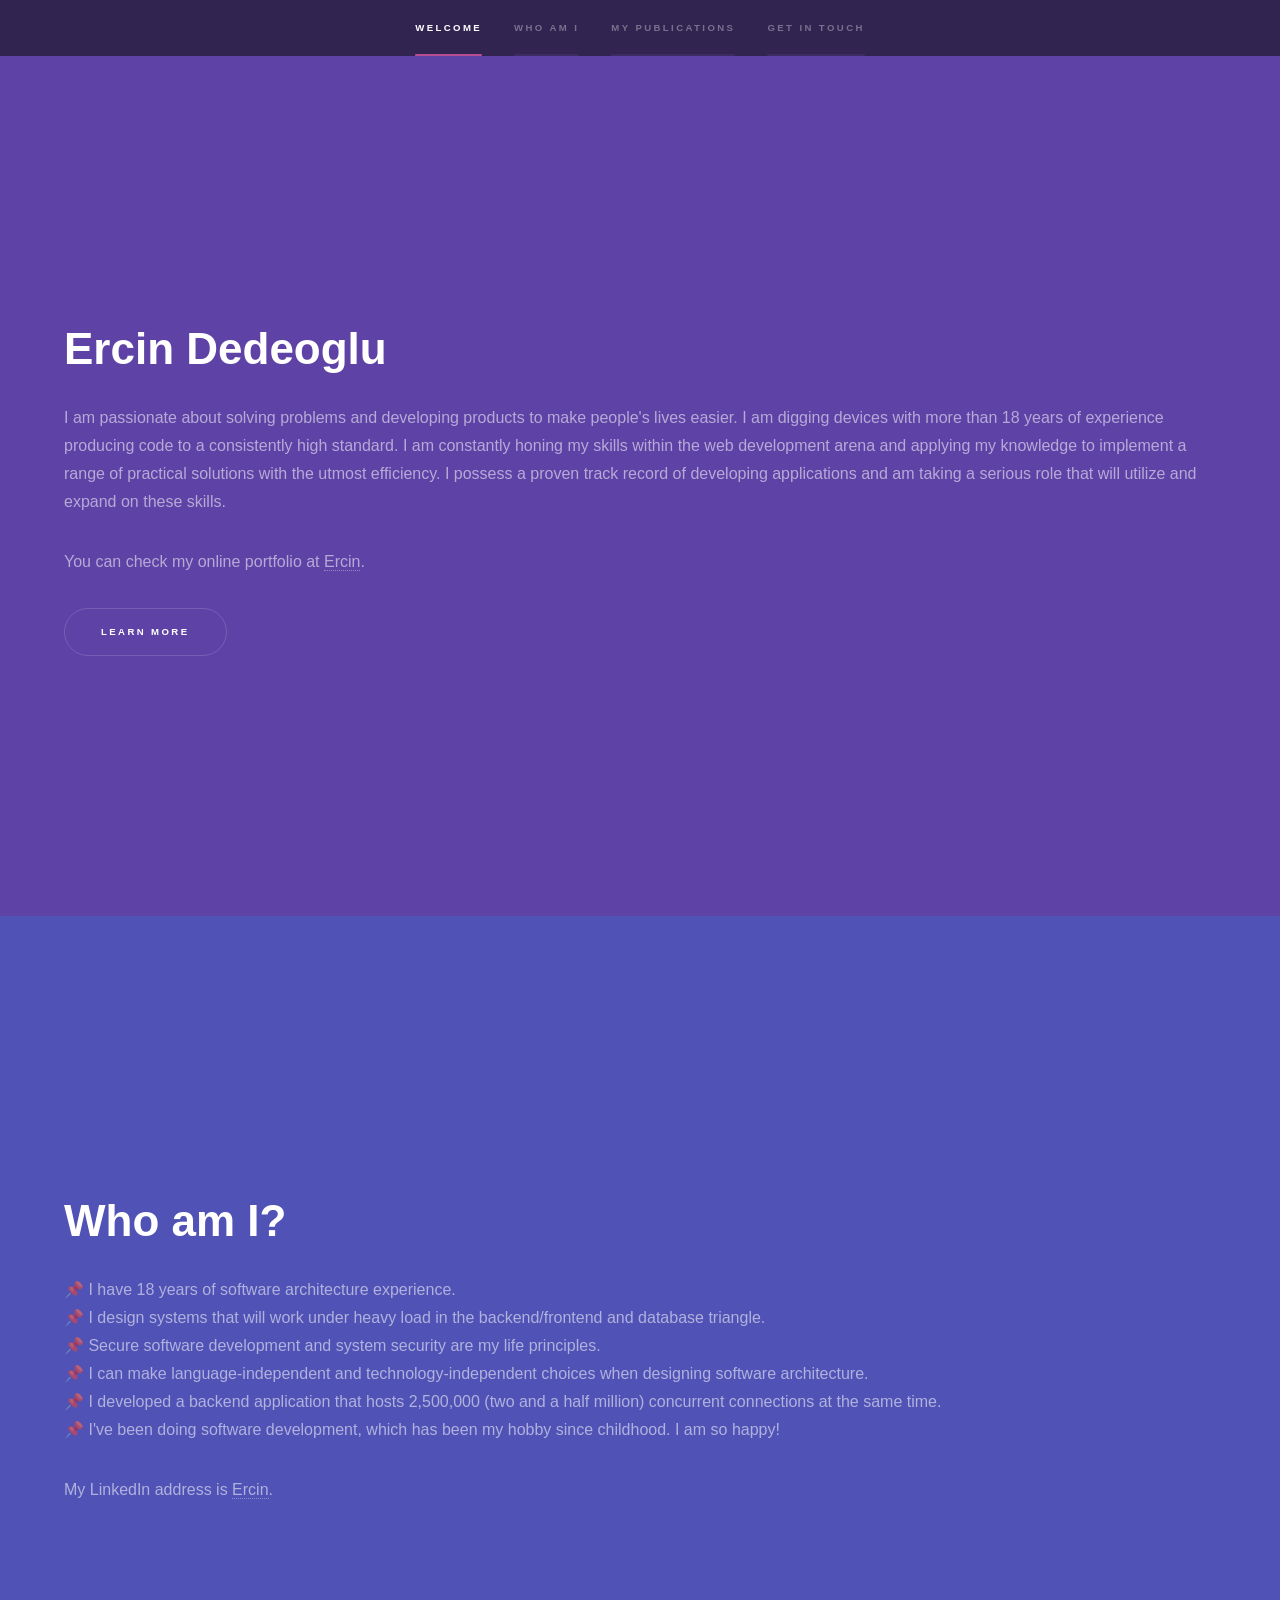
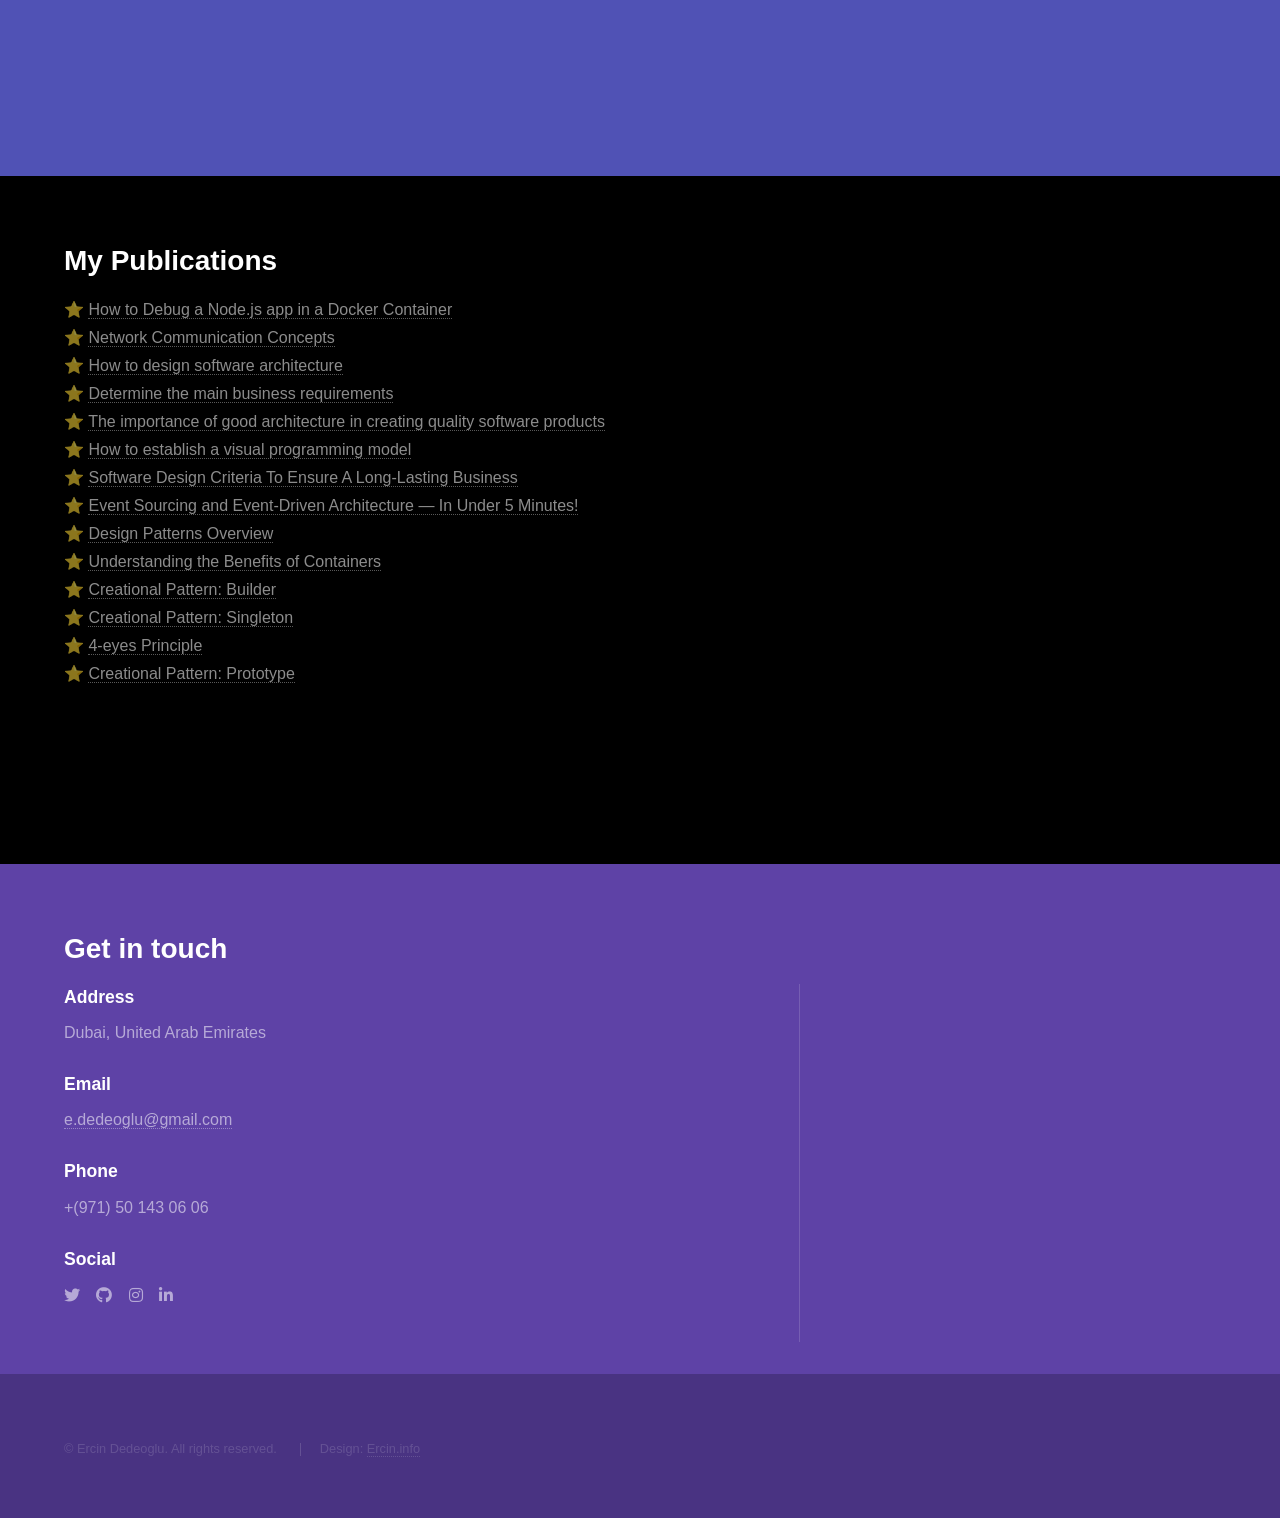
==== index.html @ f204e01d "Initial" ====
<!DOCTYPE HTML>
<html>
<head>
    <title>Ercin Dedeoglu</title>
    <meta charset="utf-8"/>
    <meta name="viewport" content="width=device-width, initial-scale=1, user-scalable=no"/>
    <link rel="stylesheet" href="assets/css/main.css"/>
    <noscript>
        <link rel="stylesheet" href="assets/css/noscript.css"/>
    </noscript>
</head>
<body class="is-preload">

<!-- Sidebar -->
<section id="sidebar">
    <div class="inner">
        <nav>
            <ul>
                <li><a href="#welcome">Welcome</a></li>
                <li><a href="#whoami">Who am I</a></li>
                <li><a href="#publications">My Publications</a></li>
                <li><a href="#contact">Get in touch</a></li>
            </ul>
        </nav>
    </div>
</section>

<!-- Wrapper -->
<div id="wrapper">

    <!-- Intro -->
    <section id="welcome" class="wrapper style1 fullscreen fade-up">
        <div class="inner">
            <h1>Ercin Dedeoglu</h1>
            <p>
                I am passionate about solving problems and developing products to make people's lives easier.
                I am digging devices with more than 18 years of experience producing code to a consistently high standard.
                I am constantly honing my skills within the web development arena and applying my knowledge to implement a range of practical solutions with the utmost efficiency.
                I possess a proven track record of developing applications and am taking a serious role that will utilize and expand on these skills.
            </p>
            <p>You can check my online portfolio at <a href="https://ercin.info">Ercin</a>.</p>
            <ul class="actions">
                <li><a href="#whoami" class="button scrolly">Learn more</a></li>
            </ul>
        </div>
    </section>

    <!-- One -->
    <section id="whoami" class="wrapper style2 fullscreen spotlights">
        <div class="inner">
            <h1>Who am I?</h1>
            <p>
                <span>📌 I have 18 years of software architecture experience.</span><br/>
                <span>📌 I design systems that will work under heavy load in the backend/frontend and database triangle.</span><br/>
                <span>📌 Secure software development and system security are my life principles.</span><br/>
                <span>📌 I can make language-independent and technology-independent choices when designing software architecture.</span><br/>
                <span>📌 I developed a backend application that hosts 2,500,000 (two and a half million) concurrent connections at the same time.</span><br/>
                <span>📌 I've been doing software development, which has been my hobby since childhood. I am so happy!</span><br/>
            </p>
            <p>My LinkedIn address is <a href="https://www.linkedin.com/in/ercindedeoglu/">Ercin</a>.</p>
        </div>
    </section>

    <!-- Two -->
    <section id="publications" class="wrapper style3 fade-up">
        <div class="inner">
            <h2>My Publications</h2>
            <p>
                <span>⭐ <a href="https://ercin.medium.com/how-to-debug-a-node-js-app-in-a-docker-container-fede9dc4a2d8">How to Debug a Node.js app in a Docker Container</a></span><br/>
                <span>⭐ <a href="https://ercin.medium.com/network-communication-concepts-f808c84afad7">Network Communication Concepts</a></span><br/>
                <span>⭐ <a href="https://ercin.medium.com/how-to-design-software-architecture-c39eb5481a07">How to design software architecture</a></span><br/>
                <span>⭐ <a href="https://ercin.medium.com/determine-the-main-business-requirements-b5db9e12ca19">Determine the main business requirements</a></span><br/>
                <span>⭐ <a href="https://ercin.medium.com/the-importance-of-good-architecture-in-creating-quality-software-products-4f44a626c27a">The importance of good architecture in creating quality software products</a></span><br/>
                <span>⭐ <a href="https://ercin.medium.com/how-to-establish-a-visual-programming-model-f663b535981c">How to establish a visual programming model</a></span><br/>
                <span>⭐ <a href="https://ercin.medium.com/software-design-criteria-to-ensure-a-long-lasting-business-f091bcec8383">Software Design Criteria To Ensure A Long-Lasting Business</a></span><br/>
                <span>⭐ <a href="https://ercin.medium.com/event-sourcing-and-event-driven-architecture-in-under-5-minutes-927f4e88351a">Event Sourcing and Event-Driven Architecture — In Under 5 Minutes!</a></span><br/>
                <span>⭐ <a href="https://ercin.medium.com/design-patterns-overview-3075789b961d">Design Patterns Overview</a></span><br/>
                <span>⭐ <a href="https://ercin.medium.com/understanding-the-benefits-of-containers-7236318815f8">Understanding the Benefits of Containers</a></span><br/>
                <span>⭐ <a href="https://ercin.medium.com/creational-pattern-builder-f585390a2050">Creational Pattern: Builder</a></span><br/>
                <span>⭐ <a href="https://ercin.medium.com/creational-pattern-singleton-191e02f38f5f">Creational Pattern: Singleton</a></span><br/>
                <span>⭐ <a href="https://ercin.medium.com/4-eyes-principle-bf136c37bc8">4-eyes Principle</a></span><br/>
                <span>⭐ <a href="https://ercin.medium.com/creational-pattern-prototype-c9cdae0ca42a">Creational Pattern: Prototype</a></span><br/>
                <span></span><br/>
                <span></span><br/>
                <span></span><br/>
                <span></span><br/>
            </p>
        </div>
    </section>

    <!-- Three -->
    <section id="contact" class="wrapper style1 fade-up">
        <div class="inner">
            <h2>Get in touch</h2>
            <div class="split style1">
                <section>
                    <ul class="contact">
                        <li>
                            <h3>Address</h3>
                            <span>Dubai, United Arab Emirates</span>
                        </li>
                        <li>
                            <h3>Email</h3>
                            <a href="mailto:e.dedeoglu@gmail.com">e.dedeoglu@gmail.com</a>
                        </li>
                        <li>
                            <h3>Phone</h3>
                            <span>+(971) 50 143 06 06</span>
                        </li>
                        <li>
                            <h3>Social</h3>
                            <ul class="icons">
                                <li><a href="https://twitter.com/ErcinDedeoglu" class="icon brands fa-twitter"><span class="label">Twitter</span></a></li>
                                <li><a href="https://github.com/ErcinDedeoglu" class="icon brands fa-github"><span class="label">GitHub</span></a></li>
                                <li><a href="https://www.instagram.com/ercindedeoglu/" class="icon brands fa-instagram"><span class="label">Instagram</span></a></li>
                                <li><a href="https://www.linkedin.com/in/ercindedeoglu/" class="icon brands fa-linkedin-in"><span class="label">LinkedIn</span></a></li>
                            </ul>
                        </li>
                    </ul>
                </section>
            </div>
        </div>
    </section>

</div>

<!-- Footer -->
<footer id="footer" class="wrapper style1-alt">
    <div class="inner">
        <ul class="menu">
            <li>&copy; Ercin Dedeoglu. All rights reserved.</li>
            <li>Design: <a href="https://ercin.info">Ercin.info</a></li>
        </ul>
    </div>
</footer>

<!-- Scripts -->
<script src="assets/js/jquery.min.js"></script>
<script src="assets/js/jquery.scrollex.min.js"></script>
<script src="assets/js/jquery.scrolly.min.js"></script>
<script src="assets/js/browser.min.js"></script>
<script src="assets/js/breakpoints.min.js"></script>
<script src="assets/js/util.js"></script>
<script src="assets/js/main.js"></script>

</body>
</html>
---- assets/css/main.css ----
@import url(fontawesome-all.min.css);

/*
	Hyperspace by HTML5 UP
	html5up.net | @ajlkn
	Free for personal and commercial use under the CCA 3.0 license (html5up.net/license)
*/

html, body, div, span, applet, object,
iframe, h1, h2, h3, h4, h5, h6, p, blockquote,
pre, a, abbr, acronym, address, big, cite,
code, del, dfn, em, img, ins, kbd, q, s, samp,
small, strike, strong, sub, sup, tt, var, b,
u, i, center, dl, dt, dd, ol, ul, li, fieldset,
form, label, legend, table, caption, tbody,
tfoot, thead, tr, th, td, article, aside,
canvas, details, embed, figure, figcaption,
footer, header, hgroup, menu, nav, output, ruby,
section, summary, time, mark, audio, video {
	margin: 0;
	padding: 0;
	border: 0;
	font-size: 100%;
	font: inherit;
	vertical-align: baseline;}

article, aside, details, figcaption, figure,
footer, header, hgroup, menu, nav, section {
	display: block;}

body {
	line-height: 1;
}

ol, ul {
	list-style: none;
}

blockquote, q {
	quotes: none;
}

	blockquote:before, blockquote:after, q:before, q:after {
		content: '';
		content: none;
	}

table {
	border-collapse: collapse;
	border-spacing: 0;
}

body {
	-webkit-text-size-adjust: none;
}

mark {
	background-color: transparent;
	color: inherit;
}

input::-moz-focus-inner {
	border: 0;
	padding: 0;
}

input, select, textarea {
	-moz-appearance: none;
	-webkit-appearance: none;
	-ms-appearance: none;
	appearance: none;
}

/* Basic */

	@-ms-viewport {
		width: device-width;
	}

	body {
		-ms-overflow-style: scrollbar;
	}

	@media screen and (max-width: 480px) {

		html, body {
			min-width: 320px;
		}

	}

	html {
		box-sizing: border-box;
	}

	*, *:before, *:after {
		box-sizing: inherit;
	}

	body {
		background: #312450;
	}

		body.is-preload *, body.is-preload *:before, body.is-preload *:after {
			-moz-animation: none !important;
			-webkit-animation: none !important;
			-ms-animation: none !important;
			animation: none !important;
			-moz-transition: none !important;
			-webkit-transition: none !important;
			-ms-transition: none !important;
			transition: none !important;
		}

/* Type */

	body, input, select, textarea {
		color: rgba(255, 255, 255, 0.55);
		font-family: Arial, Helvetica, sans-serif;
		font-size: 16.5pt;
		font-weight: normal;
		line-height: 1.75;
	}

		@media screen and (max-width: 1680px) {

			body, input, select, textarea {
				font-size: 13pt;
			}

		}

		@media screen and (max-width: 1280px) {

			body, input, select, textarea {
				font-size: 12pt;
			}

		}

		@media screen and (max-width: 360px) {

			body, input, select, textarea {
				font-size: 11pt;
			}

		}

	a {
		-moz-transition: color 0.2s ease, border-bottom-color 0.2s ease;
		-webkit-transition: color 0.2s ease, border-bottom-color 0.2s ease;
		-ms-transition: color 0.2s ease, border-bottom-color 0.2s ease;
		transition: color 0.2s ease, border-bottom-color 0.2s ease;
		border-bottom: dotted 1px rgba(255, 255, 255, 0.35);
		color: inherit;
		text-decoration: none;
	}

		a:hover {
			border-bottom-color: transparent;
			color: #ffffff;
		}

	strong, b {
		color: #ffffff;
		font-weight: bold;
	}

	em, i {
		font-style: italic;
	}

	p {
		margin: 0 0 2em 0;
	}

	h1, h2, h3, h4, h5, h6 {
		color: #ffffff;
		font-weight: bold;
		line-height: 1.5;
		margin: 0 0 0.5em 0;
	}

		h1 a, h2 a, h3 a, h4 a, h5 a, h6 a {
			color: inherit;
			text-decoration: none;
		}

	h1 {
		font-size: 2.75em;
	}

		h1.major {
			margin: 0 0 1.3em 0;
			position: relative;
			padding-bottom: 0.35em;
		}

			h1.major:after {
				background-image: -moz-linear-gradient(to right, #5e42a6, #b74e91);
				background-image: -webkit-linear-gradient(to right, #5e42a6, #b74e91);
				background-image: -ms-linear-gradient(to right, #5e42a6, #b74e91);
				background-image: linear-gradient(to right, #5e42a6, #b74e91);
				-moz-transition: max-width 0.2s ease;
				-webkit-transition: max-width 0.2s ease;
				-ms-transition: max-width 0.2s ease;
				transition: max-width 0.2s ease;
				border-radius: 0.2em;
				bottom: 0;
				content: '';
				height: 0.05em;
				position: absolute;
				right: 0;
				width: 100%;
			}

	h2 {
		font-size: 1.75em;
	}

	h3 {
		font-size: 1.1em;
	}

	h4 {
		font-size: 1em;
	}

	h5 {
		font-size: 0.8em;
	}

	h6 {
		font-size: 0.6em;
	}

	@media screen and (max-width: 736px) {

		h1 {
			font-size: 2em;
		}

		h2 {
			font-size: 1.25em;
		}

		h3 {
			font-size: 1em;
		}

		h4 {
			font-size: 0.8em;
		}

		h5 {
			font-size: 0.6em;
		}

		h6 {
			font-size: 0.6em;
		}

	}

	sub {
		font-size: 0.8em;
		position: relative;
		top: 0.5em;
	}

	sup {
		font-size: 0.8em;
		position: relative;
		top: -0.5em;
	}

	blockquote {
		border-left: solid 4px rgba(255, 255, 255, 0.15);
		font-style: italic;
		margin: 0 0 2em 0;
		padding: 0.5em 0 0.5em 2em;
	}

	code {
		background: rgba(255, 255, 255, 0.05);
		border-radius: 0.25em;
		border: solid 1px rgba(255, 255, 255, 0.15);
		font-family: "Courier New", monospace;
		font-size: 0.9em;
		margin: 0 0.25em;
		padding: 0.25em 0.65em;
	}

	pre {
		-webkit-overflow-scrolling: touch;
		font-family: "Courier New", monospace;
		font-size: 0.9em;
		margin: 0 0 2em 0;
	}

		pre code {
			display: block;
			line-height: 1.75em;
			padding: 1em 1.5em;
			overflow-x: auto;
		}

	hr {
		border: 0;
		border-bottom: solid 1px rgba(255, 255, 255, 0.15);
		margin: 2em 0;
	}

		hr.major {
			margin: 3em 0;
		}

	.align-left {
		text-align: left;
	}

	.align-center {
		text-align: center;
	}

	.align-right {
		text-align: right;
	}

/* Row */

	.row {
		display: flex;
		flex-wrap: wrap;
		box-sizing: border-box;
		align-items: stretch;
	}

		.row > * {
			box-sizing: border-box;
		}

		.row.gtr-uniform > * > :last-child {
			margin-bottom: 0;
		}

		.row.aln-left {
			justify-content: flex-start;
		}

		.row.aln-center {
			justify-content: center;
		}

		.row.aln-right {
			justify-content: flex-end;
		}

		.row.aln-top {
			align-items: flex-start;
		}

		.row.aln-middle {
			align-items: center;
		}

		.row.aln-bottom {
			align-items: flex-end;
		}

		.row > .imp {
			order: -1;
		}

		.row > .col-1 {
			width: 8.33333%;
		}

		.row > .off-1 {
			margin-left: 8.33333%;
		}

		.row > .col-2 {
			width: 16.66667%;
		}

		.row > .off-2 {
			margin-left: 16.66667%;
		}

		.row > .col-3 {
			width: 25%;
		}

		.row > .off-3 {
			margin-left: 25%;
		}

		.row > .col-4 {
			width: 33.33333%;
		}

		.row > .off-4 {
			margin-left: 33.33333%;
		}

		.row > .col-5 {
			width: 41.66667%;
		}

		.row > .off-5 {
			margin-left: 41.66667%;
		}

		.row > .col-6 {
			width: 50%;
		}

		.row > .off-6 {
			margin-left: 50%;
		}

		.row > .col-7 {
			width: 58.33333%;
		}

		.row > .off-7 {
			margin-left: 58.33333%;
		}

		.row > .col-8 {
			width: 66.66667%;
		}

		.row > .off-8 {
			margin-left: 66.66667%;
		}

		.row > .col-9 {
			width: 75%;
		}

		.row > .off-9 {
			margin-left: 75%;
		}

		.row > .col-10 {
			width: 83.33333%;
		}

		.row > .off-10 {
			margin-left: 83.33333%;
		}

		.row > .col-11 {
			width: 91.66667%;
		}

		.row > .off-11 {
			margin-left: 91.66667%;
		}

		.row > .col-12 {
			width: 100%;
		}

		.row > .off-12 {
			margin-left: 100%;
		}

		.row.gtr-0 {
			margin-top: 0;
			margin-left: 0em;
		}

			.row.gtr-0 > * {
				padding: 0 0 0 0em;
			}

			.row.gtr-0.gtr-uniform {
				margin-top: 0em;
			}

				.row.gtr-0.gtr-uniform > * {
					padding-top: 0em;
				}

		.row.gtr-25 {
			margin-top: 0;
			margin-left: -0.375em;
		}

			.row.gtr-25 > * {
				padding: 0 0 0 0.375em;
			}

			.row.gtr-25.gtr-uniform {
				margin-top: -0.375em;
			}

				.row.gtr-25.gtr-uniform > * {
					padding-top: 0.375em;
				}

		.row.gtr-50 {
			margin-top: 0;
			margin-left: -0.75em;
		}

			.row.gtr-50 > * {
				padding: 0 0 0 0.75em;
			}

			.row.gtr-50.gtr-uniform {
				margin-top: -0.75em;
			}

				.row.gtr-50.gtr-uniform > * {
					padding-top: 0.75em;
				}

		.row {
			margin-top: 0;
			margin-left: -1.5em;
		}

			.row > * {
				padding: 0 0 0 1.5em;
			}

			.row.gtr-uniform {
				margin-top: -1.5em;
			}

				.row.gtr-uniform > * {
					padding-top: 1.5em;
				}

		.row.gtr-150 {
			margin-top: 0;
			margin-left: -2.25em;
		}

			.row.gtr-150 > * {
				padding: 0 0 0 2.25em;
			}

			.row.gtr-150.gtr-uniform {
				margin-top: -2.25em;
			}

				.row.gtr-150.gtr-uniform > * {
					padding-top: 2.25em;
				}

		.row.gtr-200 {
			margin-top: 0;
			margin-left: -3em;
		}

			.row.gtr-200 > * {
				padding: 0 0 0 3em;
			}

			.row.gtr-200.gtr-uniform {
				margin-top: -3em;
			}

				.row.gtr-200.gtr-uniform > * {
					padding-top: 3em;
				}

		@media screen and (max-width: 1680px) {

			.row {
				display: flex;
				flex-wrap: wrap;
				box-sizing: border-box;
				align-items: stretch;
			}

				.row > * {
					box-sizing: border-box;
				}

				.row.gtr-uniform > * > :last-child {
					margin-bottom: 0;
				}

				.row.aln-left {
					justify-content: flex-start;
				}

				.row.aln-center {
					justify-content: center;
				}

				.row.aln-right {
					justify-content: flex-end;
				}

				.row.aln-top {
					align-items: flex-start;
				}

				.row.aln-middle {
					align-items: center;
				}

				.row.aln-bottom {
					align-items: flex-end;
				}

				.row > .imp-xlarge {
					order: -1;
				}

				.row > .col-1-xlarge {
					width: 8.33333%;
				}

				.row > .off-1-xlarge {
					margin-left: 8.33333%;
				}

				.row > .col-2-xlarge {
					width: 16.66667%;
				}

				.row > .off-2-xlarge {
					margin-left: 16.66667%;
				}

				.row > .col-3-xlarge {
					width: 25%;
				}

				.row > .off-3-xlarge {
					margin-left: 25%;
				}

				.row > .col-4-xlarge {
					width: 33.33333%;
				}

				.row > .off-4-xlarge {
					margin-left: 33.33333%;
				}

				.row > .col-5-xlarge {
					width: 41.66667%;
				}

				.row > .off-5-xlarge {
					margin-left: 41.66667%;
				}

				.row > .col-6-xlarge {
					width: 50%;
				}

				.row > .off-6-xlarge {
					margin-left: 50%;
				}

				.row > .col-7-xlarge {
					width: 58.33333%;
				}

				.row > .off-7-xlarge {
					margin-left: 58.33333%;
				}

				.row > .col-8-xlarge {
					width: 66.66667%;
				}

				.row > .off-8-xlarge {
					margin-left: 66.66667%;
				}

				.row > .col-9-xlarge {
					width: 75%;
				}

				.row > .off-9-xlarge {
					margin-left: 75%;
				}

				.row > .col-10-xlarge {
					width: 83.33333%;
				}

				.row > .off-10-xlarge {
					margin-left: 83.33333%;
				}

				.row > .col-11-xlarge {
					width: 91.66667%;
				}

				.row > .off-11-xlarge {
					margin-left: 91.66667%;
				}

				.row > .col-12-xlarge {
					width: 100%;
				}

				.row > .off-12-xlarge {
					margin-left: 100%;
				}

				.row.gtr-0 {
					margin-top: 0;
					margin-left: 0em;
				}

					.row.gtr-0 > * {
						padding: 0 0 0 0em;
					}

					.row.gtr-0.gtr-uniform {
						margin-top: 0em;
					}

						.row.gtr-0.gtr-uniform > * {
							padding-top: 0em;
						}

				.row.gtr-25 {
					margin-top: 0;
					margin-left: -0.375em;
				}

					.row.gtr-25 > * {
						padding: 0 0 0 0.375em;
					}

					.row.gtr-25.gtr-uniform {
						margin-top: -0.375em;
					}

						.row.gtr-25.gtr-uniform > * {
							padding-top: 0.375em;
						}

				.row.gtr-50 {
					margin-top: 0;
					margin-left: -0.75em;
				}

					.row.gtr-50 > * {
						padding: 0 0 0 0.75em;
					}

					.row.gtr-50.gtr-uniform {
						margin-top: -0.75em;
					}

						.row.gtr-50.gtr-uniform > * {
							padding-top: 0.75em;
						}

				.row {
					margin-top: 0;
					margin-left: -1.5em;
				}

					.row > * {
						padding: 0 0 0 1.5em;
					}

					.row.gtr-uniform {
						margin-top: -1.5em;
					}

						.row.gtr-uniform > * {
							padding-top: 1.5em;
						}

				.row.gtr-150 {
					margin-top: 0;
					margin-left: -2.25em;
				}

					.row.gtr-150 > * {
						padding: 0 0 0 2.25em;
					}

					.row.gtr-150.gtr-uniform {
						margin-top: -2.25em;
					}

						.row.gtr-150.gtr-uniform > * {
							padding-top: 2.25em;
						}

				.row.gtr-200 {
					margin-top: 0;
					margin-left: -3em;
				}

					.row.gtr-200 > * {
						padding: 0 0 0 3em;
					}

					.row.gtr-200.gtr-uniform {
						margin-top: -3em;
					}

						.row.gtr-200.gtr-uniform > * {
							padding-top: 3em;
						}

		}

		@media screen and (max-width: 1280px) {

			.row {
				display: flex;
				flex-wrap: wrap;
				box-sizing: border-box;
				align-items: stretch;
			}

				.row > * {
					box-sizing: border-box;
				}

				.row.gtr-uniform > * > :last-child {
					margin-bottom: 0;
				}

				.row.aln-left {
					justify-content: flex-start;
				}

				.row.aln-center {
					justify-content: center;
				}

				.row.aln-right {
					justify-content: flex-end;
				}

				.row.aln-top {
					align-items: flex-start;
				}

				.row.aln-middle {
					align-items: center;
				}

				.row.aln-bottom {
					align-items: flex-end;
				}

				.row > .imp-large {
					order: -1;
				}

				.row > .col-1-large {
					width: 8.33333%;
				}

				.row > .off-1-large {
					margin-left: 8.33333%;
				}

				.row > .col-2-large {
					width: 16.66667%;
				}

				.row > .off-2-large {
					margin-left: 16.66667%;
				}

				.row > .col-3-large {
					width: 25%;
				}

				.row > .off-3-large {
					margin-left: 25%;
				}

				.row > .col-4-large {
					width: 33.33333%;
				}

				.row > .off-4-large {
					margin-left: 33.33333%;
				}

				.row > .col-5-large {
					width: 41.66667%;
				}

				.row > .off-5-large {
					margin-left: 41.66667%;
				}

				.row > .col-6-large {
					width: 50%;
				}

				.row > .off-6-large {
					margin-left: 50%;
				}

				.row > .col-7-large {
					width: 58.33333%;
				}

				.row > .off-7-large {
					margin-left: 58.33333%;
				}

				.row > .col-8-large {
					width: 66.66667%;
				}

				.row > .off-8-large {
					margin-left: 66.66667%;
				}

				.row > .col-9-large {
					width: 75%;
				}

				.row > .off-9-large {
					margin-left: 75%;
				}

				.row > .col-10-large {
					width: 83.33333%;
				}

				.row > .off-10-large {
					margin-left: 83.33333%;
				}

				.row > .col-11-large {
					width: 91.66667%;
				}

				.row > .off-11-large {
					margin-left: 91.66667%;
				}

				.row > .col-12-large {
					width: 100%;
				}

				.row > .off-12-large {
					margin-left: 100%;
				}

				.row.gtr-0 {
					margin-top: 0;
					margin-left: 0em;
				}

					.row.gtr-0 > * {
						padding: 0 0 0 0em;
					}

					.row.gtr-0.gtr-uniform {
						margin-top: 0em;
					}

						.row.gtr-0.gtr-uniform > * {
							padding-top: 0em;
						}

				.row.gtr-25 {
					margin-top: 0;
					margin-left: -0.375em;
				}

					.row.gtr-25 > * {
						padding: 0 0 0 0.375em;
					}

					.row.gtr-25.gtr-uniform {
						margin-top: -0.375em;
					}

						.row.gtr-25.gtr-uniform > * {
							padding-top: 0.375em;
						}

				.row.gtr-50 {
					margin-top: 0;
					margin-left: -0.75em;
				}

					.row.gtr-50 > * {
						padding: 0 0 0 0.75em;
					}

					.row.gtr-50.gtr-uniform {
						margin-top: -0.75em;
					}

						.row.gtr-50.gtr-uniform > * {
							padding-top: 0.75em;
						}

				.row {
					margin-top: 0;
					margin-left: -1.5em;
				}

					.row > * {
						padding: 0 0 0 1.5em;
					}

					.row.gtr-uniform {
						margin-top: -1.5em;
					}

						.row.gtr-uniform > * {
							padding-top: 1.5em;
						}

				.row.gtr-150 {
					margin-top: 0;
					margin-left: -2.25em;
				}

					.row.gtr-150 > * {
						padding: 0 0 0 2.25em;
					}

					.row.gtr-150.gtr-uniform {
						margin-top: -2.25em;
					}

						.row.gtr-150.gtr-uniform > * {
							padding-top: 2.25em;
						}

				.row.gtr-200 {
					margin-top: 0;
					margin-left: -3em;
				}

					.row.gtr-200 > * {
						padding: 0 0 0 3em;
					}

					.row.gtr-200.gtr-uniform {
						margin-top: -3em;
					}

						.row.gtr-200.gtr-uniform > * {
							padding-top: 3em;
						}

		}

		@media screen and (max-width: 980px) {

			.row {
				display: flex;
				flex-wrap: wrap;
				box-sizing: border-box;
				align-items: stretch;
			}

				.row > * {
					box-sizing: border-box;
				}

				.row.gtr-uniform > * > :last-child {
					margin-bottom: 0;
				}

				.row.aln-left {
					justify-content: flex-start;
				}

				.row.aln-center {
					justify-content: center;
				}

				.row.aln-right {
					justify-content: flex-end;
				}

				.row.aln-top {
					align-items: flex-start;
				}

				.row.aln-middle {
					align-items: center;
				}

				.row.aln-bottom {
					align-items: flex-end;
				}

				.row > .imp-medium {
					order: -1;
				}

				.row > .col-1-medium {
					width: 8.33333%;
				}

				.row > .off-1-medium {
					margin-left: 8.33333%;
				}

				.row > .col-2-medium {
					width: 16.66667%;
				}

				.row > .off-2-medium {
					margin-left: 16.66667%;
				}

				.row > .col-3-medium {
					width: 25%;
				}

				.row > .off-3-medium {
					margin-left: 25%;
				}

				.row > .col-4-medium {
					width: 33.33333%;
				}

				.row > .off-4-medium {
					margin-left: 33.33333%;
				}

				.row > .col-5-medium {
					width: 41.66667%;
				}

				.row > .off-5-medium {
					margin-left: 41.66667%;
				}

				.row > .col-6-medium {
					width: 50%;
				}

				.row > .off-6-medium {
					margin-left: 50%;
				}

				.row > .col-7-medium {
					width: 58.33333%;
				}

				.row > .off-7-medium {
					margin-left: 58.33333%;
				}

				.row > .col-8-medium {
					width: 66.66667%;
				}

				.row > .off-8-medium {
					margin-left: 66.66667%;
				}

				.row > .col-9-medium {
					width: 75%;
				}

				.row > .off-9-medium {
					margin-left: 75%;
				}

				.row > .col-10-medium {
					width: 83.33333%;
				}

				.row > .off-10-medium {
					margin-left: 83.33333%;
				}

				.row > .col-11-medium {
					width: 91.66667%;
				}

				.row > .off-11-medium {
					margin-left: 91.66667%;
				}

				.row > .col-12-medium {
					width: 100%;
				}

				.row > .off-12-medium {
					margin-left: 100%;
				}

				.row.gtr-0 {
					margin-top: 0;
					margin-left: 0em;
				}

					.row.gtr-0 > * {
						padding: 0 0 0 0em;
					}

					.row.gtr-0.gtr-uniform {
						margin-top: 0em;
					}

						.row.gtr-0.gtr-uniform > * {
							padding-top: 0em;
						}

				.row.gtr-25 {
					margin-top: 0;
					margin-left: -0.375em;
				}

					.row.gtr-25 > * {
						padding: 0 0 0 0.375em;
					}

					.row.gtr-25.gtr-uniform {
						margin-top: -0.375em;
					}

						.row.gtr-25.gtr-uniform > * {
							padding-top: 0.375em;
						}

				.row.gtr-50 {
					margin-top: 0;
					margin-left: -0.75em;
				}

					.row.gtr-50 > * {
						padding: 0 0 0 0.75em;
					}

					.row.gtr-50.gtr-uniform {
						margin-top: -0.75em;
					}

						.row.gtr-50.gtr-uniform > * {
							padding-top: 0.75em;
						}

				.row {
					margin-top: 0;
					margin-left: -1.5em;
				}

					.row > * {
						padding: 0 0 0 1.5em;
					}

					.row.gtr-uniform {
						margin-top: -1.5em;
					}

						.row.gtr-uniform > * {
							padding-top: 1.5em;
						}

				.row.gtr-150 {
					margin-top: 0;
					margin-left: -2.25em;
				}

					.row.gtr-150 > * {
						padding: 0 0 0 2.25em;
					}

					.row.gtr-150.gtr-uniform {
						margin-top: -2.25em;
					}

						.row.gtr-150.gtr-uniform > * {
							padding-top: 2.25em;
						}

				.row.gtr-200 {
					margin-top: 0;
					margin-left: -3em;
				}

					.row.gtr-200 > * {
						padding: 0 0 0 3em;
					}

					.row.gtr-200.gtr-uniform {
						margin-top: -3em;
					}

						.row.gtr-200.gtr-uniform > * {
							padding-top: 3em;
						}

		}

		@media screen and (max-width: 736px) {

			.row {
				display: flex;
				flex-wrap: wrap;
				box-sizing: border-box;
				align-items: stretch;
			}

				.row > * {
					box-sizing: border-box;
				}

				.row.gtr-uniform > * > :last-child {
					margin-bottom: 0;
				}

				.row.aln-left {
					justify-content: flex-start;
				}

				.row.aln-center {
					justify-content: center;
				}

				.row.aln-right {
					justify-content: flex-end;
				}

				.row.aln-top {
					align-items: flex-start;
				}

				.row.aln-middle {
					align-items: center;
				}

				.row.aln-bottom {
					align-items: flex-end;
				}

				.row > .imp-small {
					order: -1;
				}

				.row > .col-1-small {
					width: 8.33333%;
				}

				.row > .off-1-small {
					margin-left: 8.33333%;
				}

				.row > .col-2-small {
					width: 16.66667%;
				}

				.row > .off-2-small {
					margin-left: 16.66667%;
				}

				.row > .col-3-small {
					width: 25%;
				}

				.row > .off-3-small {
					margin-left: 25%;
				}

				.row > .col-4-small {
					width: 33.33333%;
				}

				.row > .off-4-small {
					margin-left: 33.33333%;
				}

				.row > .col-5-small {
					width: 41.66667%;
				}

				.row > .off-5-small {
					margin-left: 41.66667%;
				}

				.row > .col-6-small {
					width: 50%;
				}

				.row > .off-6-small {
					margin-left: 50%;
				}

				.row > .col-7-small {
					width: 58.33333%;
				}

				.row > .off-7-small {
					margin-left: 58.33333%;
				}

				.row > .col-8-small {
					width: 66.66667%;
				}

				.row > .off-8-small {
					margin-left: 66.66667%;
				}

				.row > .col-9-small {
					width: 75%;
				}

				.row > .off-9-small {
					margin-left: 75%;
				}

				.row > .col-10-small {
					width: 83.33333%;
				}

				.row > .off-10-small {
					margin-left: 83.33333%;
				}

				.row > .col-11-small {
					width: 91.66667%;
				}

				.row > .off-11-small {
					margin-left: 91.66667%;
				}

				.row > .col-12-small {
					width: 100%;
				}

				.row > .off-12-small {
					margin-left: 100%;
				}

				.row.gtr-0 {
					margin-top: 0;
					margin-left: 0em;
				}

					.row.gtr-0 > * {
						padding: 0 0 0 0em;
					}

					.row.gtr-0.gtr-uniform {
						margin-top: 0em;
					}

						.row.gtr-0.gtr-uniform > * {
							padding-top: 0em;
						}

				.row.gtr-25 {
					margin-top: 0;
					margin-left: -0.375em;
				}

					.row.gtr-25 > * {
						padding: 0 0 0 0.375em;
					}

					.row.gtr-25.gtr-uniform {
						margin-top: -0.375em;
					}

						.row.gtr-25.gtr-uniform > * {
							padding-top: 0.375em;
						}

				.row.gtr-50 {
					margin-top: 0;
					margin-left: -0.75em;
				}

					.row.gtr-50 > * {
						padding: 0 0 0 0.75em;
					}

					.row.gtr-50.gtr-uniform {
						margin-top: -0.75em;
					}

						.row.gtr-50.gtr-uniform > * {
							padding-top: 0.75em;
						}

				.row {
					margin-top: 0;
					margin-left: -1.5em;
				}

					.row > * {
						padding: 0 0 0 1.5em;
					}

					.row.gtr-uniform {
						margin-top: -1.5em;
					}

						.row.gtr-uniform > * {
							padding-top: 1.5em;
						}

				.row.gtr-150 {
					margin-top: 0;
					margin-left: -2.25em;
				}

					.row.gtr-150 > * {
						padding: 0 0 0 2.25em;
					}

					.row.gtr-150.gtr-uniform {
						margin-top: -2.25em;
					}

						.row.gtr-150.gtr-uniform > * {
							padding-top: 2.25em;
						}

				.row.gtr-200 {
					margin-top: 0;
					margin-left: -3em;
				}

					.row.gtr-200 > * {
						padding: 0 0 0 3em;
					}

					.row.gtr-200.gtr-uniform {
						margin-top: -3em;
					}

						.row.gtr-200.gtr-uniform > * {
							padding-top: 3em;
						}

		}

		@media screen and (max-width: 480px) {

			.row {
				display: flex;
				flex-wrap: wrap;
				box-sizing: border-box;
				align-items: stretch;
			}

				.row > * {
					box-sizing: border-box;
				}

				.row.gtr-uniform > * > :last-child {
					margin-bottom: 0;
				}

				.row.aln-left {
					justify-content: flex-start;
				}

				.row.aln-center {
					justify-content: center;
				}

				.row.aln-right {
					justify-content: flex-end;
				}

				.row.aln-top {
					align-items: flex-start;
				}

				.row.aln-middle {
					align-items: center;
				}

				.row.aln-bottom {
					align-items: flex-end;
				}

				.row > .imp-xsmall {
					order: -1;
				}

				.row > .col-1-xsmall {
					width: 8.33333%;
				}

				.row > .off-1-xsmall {
					margin-left: 8.33333%;
				}

				.row > .col-2-xsmall {
					width: 16.66667%;
				}

				.row > .off-2-xsmall {
					margin-left: 16.66667%;
				}

				.row > .col-3-xsmall {
					width: 25%;
				}

				.row > .off-3-xsmall {
					margin-left: 25%;
				}

				.row > .col-4-xsmall {
					width: 33.33333%;
				}

				.row > .off-4-xsmall {
					margin-left: 33.33333%;
				}

				.row > .col-5-xsmall {
					width: 41.66667%;
				}

				.row > .off-5-xsmall {
					margin-left: 41.66667%;
				}

				.row > .col-6-xsmall {
					width: 50%;
				}

				.row > .off-6-xsmall {
					margin-left: 50%;
				}

				.row > .col-7-xsmall {
					width: 58.33333%;
				}

				.row > .off-7-xsmall {
					margin-left: 58.33333%;
				}

				.row > .col-8-xsmall {
					width: 66.66667%;
				}

				.row > .off-8-xsmall {
					margin-left: 66.66667%;
				}

				.row > .col-9-xsmall {
					width: 75%;
				}

				.row > .off-9-xsmall {
					margin-left: 75%;
				}

				.row > .col-10-xsmall {
					width: 83.33333%;
				}

				.row > .off-10-xsmall {
					margin-left: 83.33333%;
				}

				.row > .col-11-xsmall {
					width: 91.66667%;
				}

				.row > .off-11-xsmall {
					margin-left: 91.66667%;
				}

				.row > .col-12-xsmall {
					width: 100%;
				}

				.row > .off-12-xsmall {
					margin-left: 100%;
				}

				.row.gtr-0 {
					margin-top: 0;
					margin-left: 0em;
				}

					.row.gtr-0 > * {
						padding: 0 0 0 0em;
					}

					.row.gtr-0.gtr-uniform {
						margin-top: 0em;
					}

						.row.gtr-0.gtr-uniform > * {
							padding-top: 0em;
						}

				.row.gtr-25 {
					margin-top: 0;
					margin-left: -0.375em;
				}

					.row.gtr-25 > * {
						padding: 0 0 0 0.375em;
					}

					.row.gtr-25.gtr-uniform {
						margin-top: -0.375em;
					}

						.row.gtr-25.gtr-uniform > * {
							padding-top: 0.375em;
						}

				.row.gtr-50 {
					margin-top: 0;
					margin-left: -0.75em;
				}

					.row.gtr-50 > * {
						padding: 0 0 0 0.75em;
					}

					.row.gtr-50.gtr-uniform {
						margin-top: -0.75em;
					}

						.row.gtr-50.gtr-uniform > * {
							padding-top: 0.75em;
						}

				.row {
					margin-top: 0;
					margin-left: -1.5em;
				}

					.row > * {
						padding: 0 0 0 1.5em;
					}

					.row.gtr-uniform {
						margin-top: -1.5em;
					}

						.row.gtr-uniform > * {
							padding-top: 1.5em;
						}

				.row.gtr-150 {
					margin-top: 0;
					margin-left: -2.25em;
				}

					.row.gtr-150 > * {
						padding: 0 0 0 2.25em;
					}

					.row.gtr-150.gtr-uniform {
						margin-top: -2.25em;
					}

						.row.gtr-150.gtr-uniform > * {
							padding-top: 2.25em;
						}

				.row.gtr-200 {
					margin-top: 0;
					margin-left: -3em;
				}

					.row.gtr-200 > * {
						padding: 0 0 0 3em;
					}

					.row.gtr-200.gtr-uniform {
						margin-top: -3em;
					}

						.row.gtr-200.gtr-uniform > * {
							padding-top: 3em;
						}

		}

/* Box */

	.box {
		border-radius: 0.25em;
		border: solid 1px rgba(255, 255, 255, 0.15);
		margin-bottom: 2em;
		padding: 1.5em;
	}

		.box > :last-child,
		.box > :last-child > :last-child,
		.box > :last-child > :last-child > :last-child {
			margin-bottom: 0;
		}

		.box.alt {
			border: 0;
			border-radius: 0;
			padding: 0;
		}

/* Button */

	input[type="submit"],
	input[type="reset"],
	input[type="button"],
	button,
	.button {
		-moz-appearance: none;
		-webkit-appearance: none;
		-ms-appearance: none;
		appearance: none;
		-moz-transition: border-color 0.2s ease;
		-webkit-transition: border-color 0.2s ease;
		-ms-transition: border-color 0.2s ease;
		transition: border-color 0.2s ease;
		background-color: transparent;
		border: solid 1px !important;
		border-color: rgba(255, 255, 255, 0.15) !important;
		border-radius: 3em;
		color: #ffffff !important;
		cursor: pointer;
		display: inline-block;
		font-size: 0.6em;
		font-weight: bold;
		height: calc(4.75em + 2px);
		letter-spacing: 0.25em;
		line-height: 4.75em;
		outline: 0;
		padding: 0 3.75em;
		position: relative;
		text-align: center;
		text-decoration: none;
		text-transform: uppercase;
		white-space: nowrap;
	}

		input[type="submit"]:after,
		input[type="reset"]:after,
		input[type="button"]:after,
		button:after,
		.button:after {
			-moz-transform: scale(0.25);
			-webkit-transform: scale(0.25);
			-ms-transform: scale(0.25);
			transform: scale(0.25);
			pointer-events: none;
			-moz-transition: opacity 0.2s ease, -moz-transform 0.2s ease;
			-webkit-transition: opacity 0.2s ease, -webkit-transform 0.2s ease;
			-ms-transition: opacity 0.2s ease, -ms-transform 0.2s ease;
			transition: opacity 0.2s ease, transform 0.2s ease;
			background: #ffffff;
			border-radius: 3em;
			content: '';
			height: 100%;
			left: 0;
			opacity: 0;
			position: absolute;
			top: 0;
			width: 100%;
		}

		input[type="submit"].icon:before,
		input[type="reset"].icon:before,
		input[type="button"].icon:before,
		button.icon:before,
		.button.icon:before {
			margin-right: 0.75em;
		}

		input[type="submit"].fit,
		input[type="reset"].fit,
		input[type="button"].fit,
		button.fit,
		.button.fit {
			width: 100%;
		}

		input[type="submit"].small,
		input[type="reset"].small,
		input[type="button"].small,
		button.small,
		.button.small {
			font-size: 0.4em;
		}

		input[type="submit"].large,
		input[type="reset"].large,
		input[type="button"].large,
		button.large,
		.button.large {
			font-size: 0.8em;
		}

		input[type="submit"].primary,
		input[type="reset"].primary,
		input[type="button"].primary,
		button.primary,
		.button.primary {
			background-color: #ffffff;
			color: #312450 !important;
		}

			input[type="submit"].primary:after,
			input[type="reset"].primary:after,
			input[type="button"].primary:after,
			button.primary:after,
			.button.primary:after {
				display: none;
			}

		input[type="submit"].disabled, input[type="submit"]:disabled,
		input[type="reset"].disabled,
		input[type="reset"]:disabled,
		input[type="button"].disabled,
		input[type="button"]:disabled,
		button.disabled,
		button:disabled,
		.button.disabled,
		.button:disabled {
			cursor: default;
			opacity: 0.5;
			pointer-events: none;
		}

		input[type="submit"]:hover,
		input[type="reset"]:hover,
		input[type="button"]:hover,
		button:hover,
		.button:hover {
			border-color: rgba(255, 255, 255, 0.55) !important;
		}

			input[type="submit"]:hover:after,
			input[type="reset"]:hover:after,
			input[type="button"]:hover:after,
			button:hover:after,
			.button:hover:after {
				opacity: 0.05;
				-moz-transform: scale(1);
				-webkit-transform: scale(1);
				-ms-transform: scale(1);
				transform: scale(1);
			}

			input[type="submit"]:hover:active,
			input[type="reset"]:hover:active,
			input[type="button"]:hover:active,
			button:hover:active,
			.button:hover:active {
				border-color: #ffffff !important;
			}

				input[type="submit"]:hover:active:after,
				input[type="reset"]:hover:active:after,
				input[type="button"]:hover:active:after,
				button:hover:active:after,
				.button:hover:active:after {
					opacity: 0.1;
				}

/* Features */

	.features {
		display: -moz-flex;
		display: -webkit-flex;
		display: -ms-flex;
		display: flex;
		-moz-flex-wrap: wrap;
		-webkit-flex-wrap: wrap;
		-ms-flex-wrap: wrap;
		flex-wrap: wrap;
		border-radius: 0.25em;
		border: solid 1px rgba(255, 255, 255, 0.15);
		background: rgba(255, 255, 255, 0.05);
		margin: 0 0 2em 0;
	}

		.features section {
			padding: 3.5em 3em 1em 7em ;
			width: 50%;
			border-top: solid 1px rgba(255, 255, 255, 0.15);
			position: relative;
		}

			.features section:nth-child(-n + 2) {
				border-top-width: 0;
			}

			.features section:nth-child(2n) {
				border-left: solid 1px rgba(255, 255, 255, 0.15);
			}

			.features section .icon {
				-moz-transition: opacity 0.5s ease, -moz-transform 0.5s ease;
				-webkit-transition: opacity 0.5s ease, -webkit-transform 0.5s ease;
				-ms-transition: opacity 0.5s ease, -ms-transform 0.5s ease;
				transition: opacity 0.5s ease, transform 0.5s ease;
				-moz-transition-delay: 1s;
				-webkit-transition-delay: 1s;
				-ms-transition-delay: 1s;
				transition-delay: 1s;
				-moz-transform: scale(1);
				-webkit-transform: scale(1);
				-ms-transform: scale(1);
				transform: scale(1);
				position: absolute;
				left: 3em;
				top: 3em;
				opacity: 1;
			}

			.features section:nth-child(1) .icon {
				-moz-transition-delay: 0.15s;
				-webkit-transition-delay: 0.15s;
				-ms-transition-delay: 0.15s;
				transition-delay: 0.15s;
			}

			.features section:nth-child(2) .icon {
				-moz-transition-delay: 0.3s;
				-webkit-transition-delay: 0.3s;
				-ms-transition-delay: 0.3s;
				transition-delay: 0.3s;
			}

			.features section:nth-child(3) .icon {
				-moz-transition-delay: 0.45s;
				-webkit-transition-delay: 0.45s;
				-ms-transition-delay: 0.45s;
				transition-delay: 0.45s;
			}

			.features section:nth-child(4) .icon {
				-moz-transition-delay: 0.6s;
				-webkit-transition-delay: 0.6s;
				-ms-transition-delay: 0.6s;
				transition-delay: 0.6s;
			}

			.features section:nth-child(5) .icon {
				-moz-transition-delay: 0.75s;
				-webkit-transition-delay: 0.75s;
				-ms-transition-delay: 0.75s;
				transition-delay: 0.75s;
			}

			.features section:nth-child(6) .icon {
				-moz-transition-delay: 0.9s;
				-webkit-transition-delay: 0.9s;
				-ms-transition-delay: 0.9s;
				transition-delay: 0.9s;
			}

			.features section:nth-child(7) .icon {
				-moz-transition-delay: 1.05s;
				-webkit-transition-delay: 1.05s;
				-ms-transition-delay: 1.05s;
				transition-delay: 1.05s;
			}

			.features section:nth-child(8) .icon {
				-moz-transition-delay: 1.2s;
				-webkit-transition-delay: 1.2s;
				-ms-transition-delay: 1.2s;
				transition-delay: 1.2s;
			}

			.features section:nth-child(9) .icon {
				-moz-transition-delay: 1.35s;
				-webkit-transition-delay: 1.35s;
				-ms-transition-delay: 1.35s;
				transition-delay: 1.35s;
			}

			.features section:nth-child(10) .icon {
				-moz-transition-delay: 1.5s;
				-webkit-transition-delay: 1.5s;
				-ms-transition-delay: 1.5s;
				transition-delay: 1.5s;
			}

			.features section:nth-child(11) .icon {
				-moz-transition-delay: 1.65s;
				-webkit-transition-delay: 1.65s;
				-ms-transition-delay: 1.65s;
				transition-delay: 1.65s;
			}

			.features section:nth-child(12) .icon {
				-moz-transition-delay: 1.8s;
				-webkit-transition-delay: 1.8s;
				-ms-transition-delay: 1.8s;
				transition-delay: 1.8s;
			}

			.features section:nth-child(13) .icon {
				-moz-transition-delay: 1.95s;
				-webkit-transition-delay: 1.95s;
				-ms-transition-delay: 1.95s;
				transition-delay: 1.95s;
			}

			.features section:nth-child(14) .icon {
				-moz-transition-delay: 2.1s;
				-webkit-transition-delay: 2.1s;
				-ms-transition-delay: 2.1s;
				transition-delay: 2.1s;
			}

			.features section:nth-child(15) .icon {
				-moz-transition-delay: 2.25s;
				-webkit-transition-delay: 2.25s;
				-ms-transition-delay: 2.25s;
				transition-delay: 2.25s;
			}

			.features section:nth-child(16) .icon {
				-moz-transition-delay: 2.4s;
				-webkit-transition-delay: 2.4s;
				-ms-transition-delay: 2.4s;
				transition-delay: 2.4s;
			}

			.features section:nth-child(17) .icon {
				-moz-transition-delay: 2.55s;
				-webkit-transition-delay: 2.55s;
				-ms-transition-delay: 2.55s;
				transition-delay: 2.55s;
			}

			.features section:nth-child(18) .icon {
				-moz-transition-delay: 2.7s;
				-webkit-transition-delay: 2.7s;
				-ms-transition-delay: 2.7s;
				transition-delay: 2.7s;
			}

			.features section:nth-child(19) .icon {
				-moz-transition-delay: 2.85s;
				-webkit-transition-delay: 2.85s;
				-ms-transition-delay: 2.85s;
				transition-delay: 2.85s;
			}

			.features section:nth-child(20) .icon {
				-moz-transition-delay: 3s;
				-webkit-transition-delay: 3s;
				-ms-transition-delay: 3s;
				transition-delay: 3s;
			}

		.features.inactive section .icon {
			-moz-transform: scale(0.5);
			-webkit-transform: scale(0.5);
			-ms-transform: scale(0.5);
			transform: scale(0.5);
			opacity: 0;
		}

		@media screen and (max-width: 980px) {

			.features {
				display: block;
			}

				.features section {
					border-top-width: 1px !important;
					border-left-width: 0 !important;
					width: 100%;
				}

					.features section:first-child {
						border-top-width: 0 !important;
					}

		}

		@media screen and (max-width: 736px) {

			.features section {
				padding: 2.5em 1.5em 0.1em 5.5em ;
			}

				.features section .icon {
					left: 1.5em;
					top: 2em;
				}

		}

		@media screen and (max-width: 480px) {

			.features section {
				padding: 2em 1.5em 0.1em 1.5em ;
			}

				.features section .icon {
					left: 0;
					position: relative;
					top: 0;
				}

		}

/* Form */

	form {
		margin: 0 0 2em 0;
	}

		form > :last-child {
			margin-bottom: 0;
		}

		form > .fields {
			display: -moz-flex;
			display: -webkit-flex;
			display: -ms-flex;
			display: flex;
			-moz-flex-wrap: wrap;
			-webkit-flex-wrap: wrap;
			-ms-flex-wrap: wrap;
			flex-wrap: wrap;
			width: calc(100% + 3em);
			margin: -1.5em 0 2em -1.5em;
		}

			form > .fields > .field {
				-moz-flex-grow: 0;
				-webkit-flex-grow: 0;
				-ms-flex-grow: 0;
				flex-grow: 0;
				-moz-flex-shrink: 0;
				-webkit-flex-shrink: 0;
				-ms-flex-shrink: 0;
				flex-shrink: 0;
				padding: 1.5em 0 0 1.5em;
				width: calc(100% - 1.5em);
			}

				form > .fields > .field.half {
					width: calc(50% - 0.75em);
				}

				form > .fields > .field.third {
					width: calc(100%/3 - 0.5em);
				}

				form > .fields > .field.quarter {
					width: calc(25% - 0.375em);
				}

		@media screen and (max-width: 480px) {

			form > .fields {
				width: calc(100% + 3em);
				margin: -1.5em 0 2em -1.5em;
			}

				form > .fields > .field {
					padding: 1.5em 0 0 1.5em;
					width: calc(100% - 1.5em);
				}

					form > .fields > .field.half {
						width: calc(100% - 1.5em);
					}

					form > .fields > .field.third {
						width: calc(100% - 1.5em);
					}

					form > .fields > .field.quarter {
						width: calc(100% - 1.5em);
					}

		}

	label {
		color: #ffffff;
		font-weight: bold;
		line-height: 1.5;
		margin: 0 0 0.7em 0;
		display: block;
		font-size: 1.1em;
	}

	input[type="text"],
	input[type="password"],
	input[type="email"],
	input[type="tel"],
	select,
	textarea {
		-moz-appearance: none;
		-webkit-appearance: none;
		-ms-appearance: none;
		appearance: none;
		background: rgba(255, 255, 255, 0.05);
		border-radius: 0.25em;
		border: none;
		border: solid 1px rgba(255, 255, 255, 0.15);
		color: inherit;
		display: block;
		outline: 0;
		padding: 0 1em;
		text-decoration: none;
		width: 100%;
	}

		input[type="text"]:invalid,
		input[type="password"]:invalid,
		input[type="email"]:invalid,
		input[type="tel"]:invalid,
		select:invalid,
		textarea:invalid {
			box-shadow: none;
		}

		input[type="text"]:focus,
		input[type="password"]:focus,
		input[type="email"]:focus,
		input[type="tel"]:focus,
		select:focus,
		textarea:focus {
			border-color: #ffffff;
			box-shadow: 0 0 0 1px #ffffff;
		}

	select {
		background-image: url("data:image/svg+xml;charset=utf8,%3Csvg xmlns='http://www.w3.org/2000/svg' width='40' height='40' preserveAspectRatio='none' viewBox='0 0 40 40'%3E%3Cpath d='M9.4,12.3l10.4,10.4l10.4-10.4c0.2-0.2,0.5-0.4,0.9-0.4c0.3,0,0.6,0.1,0.9,0.4l3.3,3.3c0.2,0.2,0.4,0.5,0.4,0.9 c0,0.4-0.1,0.6-0.4,0.9L20.7,31.9c-0.2,0.2-0.5,0.4-0.9,0.4c-0.3,0-0.6-0.1-0.9-0.4L4.3,17.3c-0.2-0.2-0.4-0.5-0.4-0.9 c0-0.4,0.1-0.6,0.4-0.9l3.3-3.3c0.2-0.2,0.5-0.4,0.9-0.4S9.1,12.1,9.4,12.3z' fill='rgba(255, 255, 255, 0.15)' /%3E%3C/svg%3E");
		background-size: 1.25rem;
		background-repeat: no-repeat;
		background-position: calc(100% - 1rem) center;
		height: 2.75em;
		padding-right: 2.75em;
		text-overflow: ellipsis;
	}

		select option {
			color: #ffffff;
			background: #312450;
		}

		select:focus::-ms-value {
			background-color: transparent;
		}

		select::-ms-expand {
			display: none;
		}

	input[type="text"],
	input[type="password"],
	input[type="email"],
	select {
		height: 2.75em;
	}

	textarea {
		padding: 0.75em 1em;
	}

		body.is-ie textarea {
			min-height: 10em;
		}

	input[type="checkbox"],
	input[type="radio"] {
		-moz-appearance: none;
		-webkit-appearance: none;
		-ms-appearance: none;
		appearance: none;
		display: block;
		float: left;
		margin-right: -2em;
		opacity: 0;
		width: 1em;
		z-index: -1;
	}

		input[type="checkbox"] + label,
		input[type="radio"] + label {
			text-decoration: none;
			color: rgba(255, 255, 255, 0.55);
			cursor: pointer;
			display: inline-block;
			font-size: 1em;
			font-weight: normal;
			padding-left: 2.4em;
			padding-right: 0.75em;
			position: relative;
		}

			input[type="checkbox"] + label:before,
			input[type="radio"] + label:before {
				-moz-osx-font-smoothing: grayscale;
				-webkit-font-smoothing: antialiased;
				display: inline-block;
				font-style: normal;
				font-variant: normal;
				text-rendering: auto;
				line-height: 1;
				text-transform: none !important;
				font-family: 'Font Awesome 5 Free';
				font-weight: 900;
			}

			input[type="checkbox"] + label:before,
			input[type="radio"] + label:before {
				background: rgba(255, 255, 255, 0.05);
				border-radius: 0.25em;
				border: solid 1px rgba(255, 255, 255, 0.15);
				content: '';
				display: inline-block;
				font-size: 0.8em;
				height: 2.0625em;
				left: 0;
				line-height: 2.0625em;
				position: absolute;
				text-align: center;
				top: 0;
				width: 2.0625em;
			}

		input[type="checkbox"]:checked + label:before,
		input[type="radio"]:checked + label:before {
			background: #ffffff;
			border-color: #ffffff;
			color: #b74e91;
			content: '\f00c';
		}

		input[type="checkbox"]:focus + label:before,
		input[type="radio"]:focus + label:before {
			border-color: #ffffff;
			box-shadow: 0 0 0 1px #ffffff;
		}

	input[type="checkbox"] + label:before {
		border-radius: 0.25em;
	}

	input[type="radio"] + label:before {
		border-radius: 100%;
	}

	::-webkit-input-placeholder {
		color: rgba(255, 255, 255, 0.35) !important;
		opacity: 1.0;
	}

	:-moz-placeholder {
		color: rgba(255, 255, 255, 0.35) !important;
		opacity: 1.0;
	}

	::-moz-placeholder {
		color: rgba(255, 255, 255, 0.35) !important;
		opacity: 1.0;
	}

	:-ms-input-placeholder {
		color: rgba(255, 255, 255, 0.35) !important;
		opacity: 1.0;
	}

/* Icon */

	.icon {
		text-decoration: none;
		border-bottom: none;
		position: relative;
	}

		.icon:before {
			-moz-osx-font-smoothing: grayscale;
			-webkit-font-smoothing: antialiased;
			display: inline-block;
			font-style: normal;
			font-variant: normal;
			text-rendering: auto;
			line-height: 1;
			text-transform: none !important;
			font-family: 'Font Awesome 5 Free';
			font-weight: 400;
		}

		.icon > .label {
			display: none;
		}

		.icon:before {
			line-height: inherit;
		}

		.icon.solid:before {
			font-weight: 900;
		}

		.icon.brands:before {
			font-family: 'Font Awesome 5 Brands';
		}

		.icon.major {
			width: 2.5em;
			height: 2.5em;
			display: block;
			background: #ffffff;
			border-radius: 100%;
			color: #312450;
			text-align: center;
			line-height: 2.5em;
			margin: 0 0 1.3em 0;
		}

			.icon.major:before {
				font-size: 1.25em;
			}

				.wrapper.style1 .icon.major:before {
					color: #5e42a6;
				}

				.wrapper.style1-alt .icon.major:before {
					color: #493382;
				}

				.wrapper.style2 .icon.major:before {
					color: #5052b5;
				}

				.wrapper.style2-alt .icon.major:before {
					color: #3e4094;
				}

				.wrapper.style3 .icon.major:before {
					color: #b74e91;
				}

				.wrapper.style3-alt .icon.major:before {
					color: #953d75;
				}

/* Image */

	.image {
		border-radius: 0.25em;
		border: 0;
		display: inline-block;
		position: relative;
	}

		.image img {
			border-radius: 0.25em;
			display: block;
		}

		.image.left, .image.right {
			max-width: 40%;
		}

			.image.left img, .image.right img {
				width: 100%;
			}

		.image.left {
			float: left;
			margin: 0 1.5em 1em 0;
			top: 0.25em;
		}

		.image.right {
			float: right;
			margin: 0 0 1em 1.5em;
			top: 0.25em;
		}

		.image.fit {
			display: block;
			margin: 0 0 2em 0;
			width: 100%;
		}

			.image.fit img {
				width: 100%;
			}

		.image.main {
			display: block;
			margin: 0 0 3em 0;
			width: 100%;
		}

			.image.main img {
				width: 100%;
			}

/* List */

	ol {
		list-style: decimal;
		margin: 0 0 2em 0;
		padding-left: 1.25em;
	}

		ol li {
			padding-left: 0.25em;
		}

	ul {
		list-style: disc;
		margin: 0 0 2em 0;
		padding-left: 1em;
	}

		ul li {
			padding-left: 0.5em;
		}

		ul.alt {
			list-style: none;
			padding-left: 0;
		}

			ul.alt li {
				border-top: solid 1px rgba(255, 255, 255, 0.15);
				padding: 0.5em 0;
			}

				ul.alt li:first-child {
					border-top: 0;
					padding-top: 0;
				}

	dl {
		margin: 0 0 2em 0;
	}

		dl dt {
			display: block;
			font-weight: bold;
			margin: 0 0 1em 0;
		}

		dl dd {
			margin-left: 2em;
		}

/* Actions */

	ul.actions {
		display: -moz-flex;
		display: -webkit-flex;
		display: -ms-flex;
		display: flex;
		cursor: default;
		list-style: none;
		margin-left: -1em;
		padding-left: 0;
	}

		ul.actions li {
			padding: 0 0 0 1em;
			vertical-align: middle;
		}

		ul.actions.special {
			-moz-justify-content: center;
			-webkit-justify-content: center;
			-ms-justify-content: center;
			justify-content: center;
			width: 100%;
			margin-left: 0;
		}

			ul.actions.special li:first-child {
				padding-left: 0;
			}

		ul.actions.stacked {
			-moz-flex-direction: column;
			-webkit-flex-direction: column;
			-ms-flex-direction: column;
			flex-direction: column;
			margin-left: 0;
		}

			ul.actions.stacked li {
				padding: 1.3em 0 0 0;
			}

				ul.actions.stacked li:first-child {
					padding-top: 0;
				}

		ul.actions.fit {
			width: calc(100% + 1em);
		}

			ul.actions.fit li {
				-moz-flex-grow: 1;
				-webkit-flex-grow: 1;
				-ms-flex-grow: 1;
				flex-grow: 1;
				-moz-flex-shrink: 1;
				-webkit-flex-shrink: 1;
				-ms-flex-shrink: 1;
				flex-shrink: 1;
				width: 100%;
			}

				ul.actions.fit li > * {
					width: 100%;
				}

			ul.actions.fit.stacked {
				width: 100%;
			}

		@media screen and (max-width: 480px) {

			ul.actions:not(.fixed) {
				-moz-flex-direction: column;
				-webkit-flex-direction: column;
				-ms-flex-direction: column;
				flex-direction: column;
				margin-left: 0;
				width: 100% !important;
			}

				ul.actions:not(.fixed) li {
					-moz-flex-grow: 1;
					-webkit-flex-grow: 1;
					-ms-flex-grow: 1;
					flex-grow: 1;
					-moz-flex-shrink: 1;
					-webkit-flex-shrink: 1;
					-ms-flex-shrink: 1;
					flex-shrink: 1;
					padding: 1em 0 0 0;
					text-align: center;
					width: 100%;
				}

					ul.actions:not(.fixed) li > * {
						width: 100%;
					}

					ul.actions:not(.fixed) li:first-child {
						padding-top: 0;
					}

					ul.actions:not(.fixed) li input[type="submit"],
					ul.actions:not(.fixed) li input[type="reset"],
					ul.actions:not(.fixed) li input[type="button"],
					ul.actions:not(.fixed) li button,
					ul.actions:not(.fixed) li .button {
						width: 100%;
					}

						ul.actions:not(.fixed) li input[type="submit"].icon:before,
						ul.actions:not(.fixed) li input[type="reset"].icon:before,
						ul.actions:not(.fixed) li input[type="button"].icon:before,
						ul.actions:not(.fixed) li button.icon:before,
						ul.actions:not(.fixed) li .button.icon:before {
							margin-left: -0.5rem;
						}

		}

/* Contact */

	ul.contact {
		list-style: none;
		padding: 0;
	}

		ul.contact > li {
			padding: 0;
			margin: 1.5em 0 0 0;
		}

			ul.contact > li:first-child {
				margin-top: 0;
			}

/* Icons */

	ul.icons {
		cursor: default;
		list-style: none;
		padding-left: 0;
	}

		ul.icons li {
			display: inline-block;
			padding: 0 0.75em 0 0;
		}

			ul.icons li:last-child {
				padding-right: 0;
			}

			ul.icons li > a, ul.icons li > span {
				border: 0;
			}

				ul.icons li > a .label, ul.icons li > span .label {
					display: none;
				}

/* Menu */

	ul.menu {
		list-style: none;
		padding: 0;
	}

		ul.menu > li {
			border-left: solid 1px rgba(255, 255, 255, 0.15);
			display: inline-block;
			line-height: 1;
			margin-left: 1.5em;
			padding: 0 0 0 1.5em;
		}

			ul.menu > li:first-child {
				border-left: 0;
				margin: 0;
				padding-left: 0;
			}

		@media screen and (max-width: 480px) {

			ul.menu > li {
				border-left: 0;
				display: block;
				line-height: inherit;
				margin: 0.5em 0 0 0;
				padding-left: 0;
			}

		}

/* Section/Article */

	section.special, article.special {
		text-align: center;
	}

	header p {
		color: rgba(255, 255, 255, 0.35);
		position: relative;
		margin: 0 0 1.5em 0;
	}

	header h2 + p {
		font-size: 1.25em;
		margin-top: -1em;
		line-height: 1.5em;
	}

	header h3 + p {
		font-size: 1.1em;
		margin-top: -0.8em;
		line-height: 1.5em;
	}

	header h4 + p,
	header h5 + p,
	header h6 + p {
		font-size: 0.9em;
		margin-top: -0.6em;
		line-height: 1.5em;
	}

/* Split */

	.split {
		display: -moz-flex;
		display: -webkit-flex;
		display: -ms-flex;
		display: flex;
	}

		.split > * {
			width: calc(50% - 2.5em);
		}

		.split > :nth-child(2n - 1) {
			padding-right: 2.5em;
			border-right: solid 1px rgba(255, 255, 255, 0.15);
		}

		.split > :nth-child(2n) {
			padding-left: 2.5em;
		}

		.split.style1 > :nth-child(2n - 1) {
			width: calc(66.66666% - 2.5em);
		}

		.split.style1 > :nth-child(2n) {
			width: calc(33.33333% - 2.5em);
		}

		@media screen and (max-width: 1680px) {

			.split > * {
				width: calc(50% - 2em);
			}

			.split > :nth-child(2n - 1) {
				padding-right: 2em;
			}

			.split > :nth-child(2n) {
				padding-left: 2em;
			}

			.split.style1 > :nth-child(2n - 1) {
				width: calc(66.66666% - 2em);
			}

			.split.style1 > :nth-child(2n) {
				width: calc(33.33333% - 2em);
			}

		}

		@media screen and (max-width: 980px) {

			.split {
				display: block;
			}

				.split > * {
					border-top: solid 1px rgba(255, 255, 255, 0.15);
					margin: 4em 0 0 0;
					padding: 4em 0 0 0;
					width: 100% !important;
				}

				.split > :nth-child(2n - 1) {
					border-right: 0;
					padding-right: 0;
				}

				.split > :nth-child(2n) {
					padding-left: 0;
				}

				.split > :first-child {
					border-top: 0;
					margin-top: 0;
					padding-top: 0;
				}

		}

		@media screen and (max-width: 736px) {

			.split > * {
				margin: 3em 0 0 0;
				padding: 3em 0 0 0;
			}

		}

/* Spotlights */

	.spotlights > section {
		display: -moz-flex;
		display: -webkit-flex;
		display: -ms-flex;
		display: flex;
		-moz-flex-direction: row;
		-webkit-flex-direction: row;
		-ms-flex-direction: row;
		flex-direction: row;
		min-height: 22.5em;
	}

		body.is-ie .spotlights > section {
			min-height: 0;
		}

		.spotlights > section > .image {
			background-position: center center;
			background-size: cover;
			border-radius: 0;
			display: block;
			position: relative;
			width: 25em;
		}

			.spotlights > section > .image img {
				border-radius: 0;
				display: block;
			}

			.spotlights > section > .image:before {
				-moz-transition: opacity 1s ease;
				-webkit-transition: opacity 1s ease;
				-ms-transition: opacity 1s ease;
				transition: opacity 1s ease;
				background: rgba(49, 36, 80, 0.9);
				content: '';
				display: block;
				height: 100%;
				left: 0;
				opacity: 0;
				position: absolute;
				top: 0;
				width: 100%;
			}

		.spotlights > section > .content {
			padding: 4em 5em 2em 5em ;
			display: -moz-flex;
			display: -webkit-flex;
			display: -ms-flex;
			display: flex;
			-moz-flex-direction: column;
			-webkit-flex-direction: column;
			-ms-flex-direction: column;
			flex-direction: column;
			-moz-justify-content: center;
			-webkit-justify-content: center;
			-ms-justify-content: center;
			justify-content: center;
			width: 50em;
			-ms-flex: 1;
		}

			.spotlights > section > .content > .inner {
				-moz-transform: translateX(0) translateY(0);
				-webkit-transform: translateX(0) translateY(0);
				-ms-transform: translateX(0) translateY(0);
				transform: translateX(0) translateY(0);
				-moz-transition: opacity 1s ease, -moz-transform 1s ease;
				-webkit-transition: opacity 1s ease, -webkit-transform 1s ease;
				-ms-transition: opacity 1s ease, -ms-transform 1s ease;
				transition: opacity 1s ease, transform 1s ease;
				opacity: 1;
			}

		.spotlights > section:nth-child(2) {
			background-color: rgba(0, 0, 0, 0.05);
		}

		.spotlights > section:nth-child(3) {
			background-color: rgba(0, 0, 0, 0.1);
		}

		.spotlights > section.inactive > .image:before,
		body.is-preload .spotlights > section > .image:before {
			opacity: 1;
		}

		.spotlights > section.inactive > .content > .inner,
		body.is-preload .spotlights > section > .content > .inner {
			-moz-transform: translateX(-1em);
			-webkit-transform: translateX(-1em);
			-ms-transform: translateX(-1em);
			transform: translateX(-1em);
			opacity: 0;
		}

		@media screen and (max-width: 1680px) {

			.spotlights > section > .content {
				padding: 4em 4em 2em 4em ;
			}

		}

		@media screen and (max-width: 980px) {

			.spotlights > section {
				display: block;
			}

				.spotlights > section > .image {
					width: 100%;
					height: 50vh;
				}

				.spotlights > section > .content {
					width: 100%;
				}

				.spotlights > section.inactive > .content > .inner,
				body.is-preload .spotlights > section > .content > .inner {
					-moz-transform: translateY(1em);
					-webkit-transform: translateY(1em);
					-ms-transform: translateY(1em);
					transform: translateY(1em);
				}

		}

		@media screen and (max-width: 736px) {

			.spotlights > section > .image {
				height: 50vh;
				min-height: 15em;
			}

			.spotlights > section > .content {
				padding: 3em 2em 1em 2em ;
			}

		}

/* Table */

	.table-wrapper {
		-webkit-overflow-scrolling: touch;
		overflow-x: auto;
	}

	table {
		margin: 0 0 2em 0;
		width: 100%;
	}

		table tbody tr {
			border: solid 1px rgba(255, 255, 255, 0.15);
			border-left: 0;
			border-right: 0;
		}

			table tbody tr:nth-child(2n + 1) {
				background-color: rgba(255, 255, 255, 0.05);
			}

		table td {
			padding: 0.75em 0.75em;
		}

		table th {
			color: #ffffff;
			font-size: 1em;
			font-weight: bold;
			padding: 0 0.75em 0.75em 0.75em;
			text-align: left;
		}

		table thead {
			border-bottom: solid 2px rgba(255, 255, 255, 0.15);
		}

		table tfoot {
			border-top: solid 2px rgba(255, 255, 255, 0.15);
		}

		table.alt {
			border-collapse: separate;
		}

			table.alt tbody tr td {
				border: solid 1px rgba(255, 255, 255, 0.15);
				border-left-width: 0;
				border-top-width: 0;
			}

				table.alt tbody tr td:first-child {
					border-left-width: 1px;
				}

			table.alt tbody tr:first-child td {
				border-top-width: 1px;
			}

			table.alt thead {
				border-bottom: 0;
			}

			table.alt tfoot {
				border-top: 0;
			}

/* Wrapper */

	.wrapper {
		position: relative;
	}

		.wrapper > .inner {
			padding: 5em 5em 3em 5em ;
			max-width: 100%;
			width: 75em;
		}

			@media screen and (max-width: 1680px) {

				.wrapper > .inner {
					padding: 4em 4em 2em 4em ;
				}

			}

			@media screen and (max-width: 1280px) {

				.wrapper > .inner {
					width: 100%;
				}

			}

			@media screen and (max-width: 736px) {

				.wrapper > .inner {
					padding: 3em 2em 1em 2em ;
				}

			}

		.wrapper.alt {
			background-color: #261c3e;
		}

		.wrapper.style1 {
			background-color: #5e42a6;
		}

		.wrapper.style1-alt {
			background-color: #493382;
		}

		.wrapper.style2 {
			background-color: #5052b5;
		}

		.wrapper.style2-alt {
			background-color: #3e4094;
		}

		.wrapper.style3 {
			background-color: black;
		}

		.wrapper.style3-alt {
			background-color: #953d75;
		}

		.wrapper.fullscreen {
			display: -moz-flex;
			display: -webkit-flex;
			display: -ms-flex;
			display: flex;
			-moz-flex-direction: column;
			-webkit-flex-direction: column;
			-ms-flex-direction: column;
			flex-direction: column;
			-moz-justify-content: center;
			-webkit-justify-content: center;
			-ms-justify-content: center;
			justify-content: center;
			min-height: 100vh;
		}

			body.is-ie .wrapper.fullscreen {
				height: 100vh;
			}

			@media screen and (max-width: 1280px) {

				.wrapper.fullscreen {
					min-height: calc(100vh - 2.5em);
				}

					body.is-ie .wrapper.fullscreen {
						height: calc(100vh - 2.5em);
					}

			}

			@media screen and (max-width: 736px) {

				.wrapper.fullscreen {
					padding: 2em 0;
					min-height: 0;
				}

					body.is-ie .wrapper.fullscreen {
						height: auto;
					}

			}

		.wrapper.fade-up > .inner {
			-moz-transform: translateY(0);
			-webkit-transform: translateY(0);
			-ms-transform: translateY(0);
			transform: translateY(0);
			-moz-transition: opacity 1s ease, -moz-transform 1s ease;
			-webkit-transition: opacity 1s ease, -webkit-transform 1s ease;
			-ms-transition: opacity 1s ease, -ms-transform 1s ease;
			transition: opacity 1s ease, transform 1s ease;
			opacity: 1.0;
		}

		.wrapper.fade-up.inactive > .inner,
		body.is-preload .wrapper.fade-up > .inner {
			opacity: 0;
			-moz-transform: translateY(1em);
			-webkit-transform: translateY(1em);
			-ms-transform: translateY(1em);
			transform: translateY(1em);
		}

		.wrapper.fade-down > .inner {
			-moz-transform: translateY(0);
			-webkit-transform: translateY(0);
			-ms-transform: translateY(0);
			transform: translateY(0);
			-moz-transition: opacity 1s ease, -moz-transform 1s ease;
			-webkit-transition: opacity 1s ease, -webkit-transform 1s ease;
			-ms-transition: opacity 1s ease, -ms-transform 1s ease;
			transition: opacity 1s ease, transform 1s ease;
			opacity: 1.0;
		}

		.wrapper.fade-down.inactive > .inner,
		body.is-preload .wrapper.fade-down > .inner {
			opacity: 0;
			-moz-transform: translateY(-1em);
			-webkit-transform: translateY(-1em);
			-ms-transform: translateY(-1em);
			transform: translateY(-1em);
		}

		.wrapper.fade > .inner {
			-moz-transition: opacity 1s ease;
			-webkit-transition: opacity 1s ease;
			-ms-transition: opacity 1s ease;
			transition: opacity 1s ease;
			opacity: 1.0;
		}

		.wrapper.fade.inactive > .inner,
		body.is-preload .wrapper.fade > .inner {
			opacity: 0;
		}

/* Header */

	#header {
		display: -moz-flex;
		display: -webkit-flex;
		display: -ms-flex;
		display: flex;
		background-color: #5e42a6;
		cursor: default;
		padding: 1.75em 2em;
	}

		#header > .title {
			border: 0;
			color: #ffffff;
			display: block;
			font-size: 1.25em;
			font-weight: bold;
		}

		#header > nav {
			-moz-flex: 1;
			-webkit-flex: 1;
			-ms-flex: 1;
			flex: 1;
			text-align: right;
		}

			#header > nav > ul {
				margin: 0;
				padding: 0;
			}

				#header > nav > ul > li {
					display: inline-block;
					margin-left: 1.75em;
					padding: 0;
					vertical-align: middle;
				}

					#header > nav > ul > li:first-child {
						margin-left: 0;
					}

					#header > nav > ul > li a {
						border: 0;
						color: rgba(255, 255, 255, 0.35);
						display: inline-block;
						font-size: 0.6em;
						font-weight: bold;
						letter-spacing: 0.25em;
						text-transform: uppercase;
					}

						#header > nav > ul > li a:hover {
							color: rgba(255, 255, 255, 0.55);
						}

						#header > nav > ul > li a.active {
							color: #ffffff;
						}

		@media screen and (max-width: 736px) {

			#header {
				padding: 1em 2em;
			}

		}

		@media screen and (max-width: 480px) {

			#header {
				display: block;
				padding: 0 2em;
				text-align: left;
			}

				#header .title {
					font-size: 1.25em;
					padding: 1em 0;
				}

				#header > nav {
					border-top: solid 1px rgba(255, 255, 255, 0.15);
					text-align: inherit;
				}

					#header > nav > ul > li {
						margin-left: 1.5em;
					}

						#header > nav > ul > li a {
							height: 6em;
							line-height: 6em;
						}

		}

/* Wrapper (main) */

	#sidebar + #wrapper {
		margin-left: 18em;
	}

		@media screen and (max-width: 1280px) {

			#sidebar + #wrapper {
				margin-left: 0;
				padding-top: 3.5em;
			}

		}

		@media screen and (max-width: 736px) {

			#sidebar + #wrapper {
				padding-top: 0;
			}

		}

	#header + #wrapper > .wrapper > .inner {
		margin: 0 auto;
	}

/* Footer */

	#sidebar + #wrapper + #footer {
		margin-left: 18em;
	}

		@media screen and (max-width: 1280px) {

			#sidebar + #wrapper + #footer {
				margin-left: 0;
			}

		}

	#footer > .inner a {
		border-bottom-color: rgba(255, 255, 255, 0.15);
	}

		#footer > .inner a:hover {
			border-bottom-color: transparent;
		}

	#footer > .inner .menu {
		font-size: 0.8em;
		color: rgba(255, 255, 255, 0.15);
	}

	#header + #wrapper + #footer > .inner {
		margin: 0 auto;
	}

/* Sidebar */

	#sidebar {
		padding: 2.5em 2.5em 0.5em 2.5em ;
		background: #312450;
		cursor: default;
		height: 100vh;
		left: 0;
		overflow-x: hidden;
		overflow-y: auto;
		position: fixed;
		text-align: right;
		top: 0;
		width: 18em;
		z-index: 10000;
	}

		#sidebar > .inner {
			display: -moz-flex;
			display: -webkit-flex;
			display: -ms-flex;
			display: flex;
			-moz-flex-direction: column;
			-webkit-flex-direction: column;
			-ms-flex-direction: column;
			flex-direction: column;
			-moz-justify-content: center;
			-webkit-justify-content: center;
			-ms-justify-content: center;
			justify-content: center;
			-moz-transform: translateY(0);
			-webkit-transform: translateY(0);
			-ms-transform: translateY(0);
			transform: translateY(0);
			-moz-transition: opacity 1s ease;
			-webkit-transition: opacity 1s ease;
			-ms-transition: opacity 1s ease;
			transition: opacity 1s ease;
			min-height: 100%;
			opacity: 1;
			width: 100%;
		}

			body.is-ie #sidebar > .inner {
				height: 100%;
			}

		#sidebar nav > ul {
			list-style: none;
			padding: 0;
		}

			#sidebar nav > ul > li {
				-moz-transform: translateY(0);
				-webkit-transform: translateY(0);
				-ms-transform: translateY(0);
				transform: translateY(0);
				-moz-transition: opacity 0.15s ease, -moz-transform 0.75s ease;
				-webkit-transition: opacity 0.15s ease, -webkit-transform 0.75s ease;
				-ms-transition: opacity 0.15s ease, -ms-transform 0.75s ease;
				transition: opacity 0.15s ease, transform 0.75s ease;
				margin: 1.5em 0 0 0;
				opacity: 1;
				padding: 0;
				position: relative;
			}

				#sidebar nav > ul > li:first-child {
					margin: 0;
				}

				#sidebar nav > ul > li:nth-child(1) {
					-moz-transition-delay: 0.45s;
					-webkit-transition-delay: 0.45s;
					-ms-transition-delay: 0.45s;
					transition-delay: 0.45s;
				}

				#sidebar nav > ul > li:nth-child(2) {
					-moz-transition-delay: 0.65s;
					-webkit-transition-delay: 0.65s;
					-ms-transition-delay: 0.65s;
					transition-delay: 0.65s;
				}

				#sidebar nav > ul > li:nth-child(3) {
					-moz-transition-delay: 0.85s;
					-webkit-transition-delay: 0.85s;
					-ms-transition-delay: 0.85s;
					transition-delay: 0.85s;
				}

				#sidebar nav > ul > li:nth-child(4) {
					-moz-transition-delay: 1.05s;
					-webkit-transition-delay: 1.05s;
					-ms-transition-delay: 1.05s;
					transition-delay: 1.05s;
				}

				#sidebar nav > ul > li:nth-child(5) {
					-moz-transition-delay: 1.25s;
					-webkit-transition-delay: 1.25s;
					-ms-transition-delay: 1.25s;
					transition-delay: 1.25s;
				}

				#sidebar nav > ul > li:nth-child(6) {
					-moz-transition-delay: 1.45s;
					-webkit-transition-delay: 1.45s;
					-ms-transition-delay: 1.45s;
					transition-delay: 1.45s;
				}

				#sidebar nav > ul > li:nth-child(7) {
					-moz-transition-delay: 1.65s;
					-webkit-transition-delay: 1.65s;
					-ms-transition-delay: 1.65s;
					transition-delay: 1.65s;
				}

				#sidebar nav > ul > li:nth-child(8) {
					-moz-transition-delay: 1.85s;
					-webkit-transition-delay: 1.85s;
					-ms-transition-delay: 1.85s;
					transition-delay: 1.85s;
				}

				#sidebar nav > ul > li:nth-child(9) {
					-moz-transition-delay: 2.05s;
					-webkit-transition-delay: 2.05s;
					-ms-transition-delay: 2.05s;
					transition-delay: 2.05s;
				}

				#sidebar nav > ul > li:nth-child(10) {
					-moz-transition-delay: 2.25s;
					-webkit-transition-delay: 2.25s;
					-ms-transition-delay: 2.25s;
					transition-delay: 2.25s;
				}

				#sidebar nav > ul > li:nth-child(11) {
					-moz-transition-delay: 2.45s;
					-webkit-transition-delay: 2.45s;
					-ms-transition-delay: 2.45s;
					transition-delay: 2.45s;
				}

				#sidebar nav > ul > li:nth-child(12) {
					-moz-transition-delay: 2.65s;
					-webkit-transition-delay: 2.65s;
					-ms-transition-delay: 2.65s;
					transition-delay: 2.65s;
				}

				#sidebar nav > ul > li:nth-child(13) {
					-moz-transition-delay: 2.85s;
					-webkit-transition-delay: 2.85s;
					-ms-transition-delay: 2.85s;
					transition-delay: 2.85s;
				}

				#sidebar nav > ul > li:nth-child(14) {
					-moz-transition-delay: 3.05s;
					-webkit-transition-delay: 3.05s;
					-ms-transition-delay: 3.05s;
					transition-delay: 3.05s;
				}

				#sidebar nav > ul > li:nth-child(15) {
					-moz-transition-delay: 3.25s;
					-webkit-transition-delay: 3.25s;
					-ms-transition-delay: 3.25s;
					transition-delay: 3.25s;
				}

				#sidebar nav > ul > li:nth-child(16) {
					-moz-transition-delay: 3.45s;
					-webkit-transition-delay: 3.45s;
					-ms-transition-delay: 3.45s;
					transition-delay: 3.45s;
				}

				#sidebar nav > ul > li:nth-child(17) {
					-moz-transition-delay: 3.65s;
					-webkit-transition-delay: 3.65s;
					-ms-transition-delay: 3.65s;
					transition-delay: 3.65s;
				}

				#sidebar nav > ul > li:nth-child(18) {
					-moz-transition-delay: 3.85s;
					-webkit-transition-delay: 3.85s;
					-ms-transition-delay: 3.85s;
					transition-delay: 3.85s;
				}

				#sidebar nav > ul > li:nth-child(19) {
					-moz-transition-delay: 4.05s;
					-webkit-transition-delay: 4.05s;
					-ms-transition-delay: 4.05s;
					transition-delay: 4.05s;
				}

				#sidebar nav > ul > li:nth-child(20) {
					-moz-transition-delay: 4.25s;
					-webkit-transition-delay: 4.25s;
					-ms-transition-delay: 4.25s;
					transition-delay: 4.25s;
				}

		#sidebar nav a {
			-moz-transition: color 0.2s ease;
			-webkit-transition: color 0.2s ease;
			-ms-transition: color 0.2s ease;
			transition: color 0.2s ease;
			border: 0;
			color: rgba(255, 255, 255, 0.35);
			display: block;
			font-size: 0.6em;
			font-weight: bold;
			letter-spacing: 0.25em;
			line-height: 1.75;
			outline: 0;
			padding: 1.35em 0;
			position: relative;
			text-decoration: none;
			text-transform: uppercase;
		}

			#sidebar nav a:before, #sidebar nav a:after {
				border-radius: 0.2em;
				bottom: 0;
				content: '';
				height: 0.2em;
				position: absolute;
				right: 0;
				width: 100%;
			}

			#sidebar nav a:before {
				background: #3c2c62;
			}

			#sidebar nav a:after {
				background-image: -moz-linear-gradient(to right, #5e42a6, #b74e91);
				background-image: -webkit-linear-gradient(to right, #5e42a6, #b74e91);
				background-image: -ms-linear-gradient(to right, #5e42a6, #b74e91);
				background-image: linear-gradient(to right, #5e42a6, #b74e91);
				-moz-transition: max-width 0.2s ease;
				-webkit-transition: max-width 0.2s ease;
				-ms-transition: max-width 0.2s ease;
				transition: max-width 0.2s ease;
				max-width: 0;
			}

			#sidebar nav a:hover {
				color: rgba(255, 255, 255, 0.55);
			}

			#sidebar nav a.active {
				color: #ffffff;
			}

				#sidebar nav a.active:after {
					max-width: 100%;
				}

		body.is-preload #sidebar > .inner {
			opacity: 0;
		}

		body.is-preload #sidebar nav ul li {
			-moz-transform: translateY(2em);
			-webkit-transform: translateY(2em);
			-ms-transform: translateY(2em);
			transform: translateY(2em);
			opacity: 0;
		}

		@media screen and (max-width: 1280px) {

			#sidebar {
				height: 3.5em;
				left: 0;
				line-height: 3.5em;
				overflow: hidden;
				padding: 0;
				text-align: center;
				top: 0;
				width: 100%;
			}

				#sidebar > .inner {
					-moz-flex-direction: row;
					-webkit-flex-direction: row;
					-ms-flex-direction: row;
					flex-direction: row;
					-moz-align-items: -moz-stretch;
					-webkit-align-items: -webkit-stretch;
					-ms-align-items: -ms-stretch;
					align-items: stretch;
					height: inherit;
					line-height: inherit;
				}

				#sidebar nav {
					height: inherit;
					line-height: inherit;
				}

					#sidebar nav ul {
						display: -moz-flex;
						display: -webkit-flex;
						display: -ms-flex;
						display: flex;
						height: inherit;
						line-height: inherit;
						margin: 0;
					}

						#sidebar nav ul li {
							display: block;
							height: inherit;
							line-height: inherit;
							margin: 0 0 0 2em;
							padding: 0;
						}

					#sidebar nav a {
						height: inherit;
						line-height: inherit;
						padding: 0;
					}

						#sidebar nav a:after {
							background-image: none;
							background-color: #b74e91;
						}

		}

		@media screen and (max-width: 736px) {

			#sidebar {
				display: none;
			}

		}

/* Intro */

	#intro {
		background-attachment: fixed;
		background-image: url("images/intro.svg");
		background-position: top right;
		background-repeat: no-repeat;
		background-size: 100% 100%;
	}

		#intro p {
			font-size: 1.25em;
		}

			@media screen and (max-width: 980px) {

				#intro p br {
					display: none;
				}

			}

			@media screen and (max-width: 736px) {

				#intro p {
					font-size: 1em;
				}

			}

		@media screen and (max-width: 1280px) {

			#intro {
				background-attachment: scroll;
			}

		}
---- assets/css/noscript.css ----
/*
	Hyperspace by HTML5 UP
	html5up.net | @ajlkn
	Free for personal and commercial use under the CCA 3.0 license (html5up.net/license)
*/

/* Spotlights */

	.spotlights > section > .image:before {
		opacity: 0 !important;
	}

	.spotlights > section > .content > .inner {
		-moz-transform: none !important;
		-webkit-transform: none !important;
		-ms-transform: none !important;
		transform: none !important;
		opacity: 1 !important;
	}

/* Wrapper */

	.wrapper > .inner {
		opacity: 1 !important;
		-moz-transform: none !important;
		-webkit-transform: none !important;
		-ms-transform: none !important;
		transform: none !important;
	}

/* Sidebar */

	#sidebar > .inner {
		opacity: 1 !important;
	}

	#sidebar nav > ul > li {
		-moz-transform: none !important;
		-webkit-transform: none !important;
		-ms-transform: none !important;
		transform: none !important;
		opacity: 1 !important;
	}
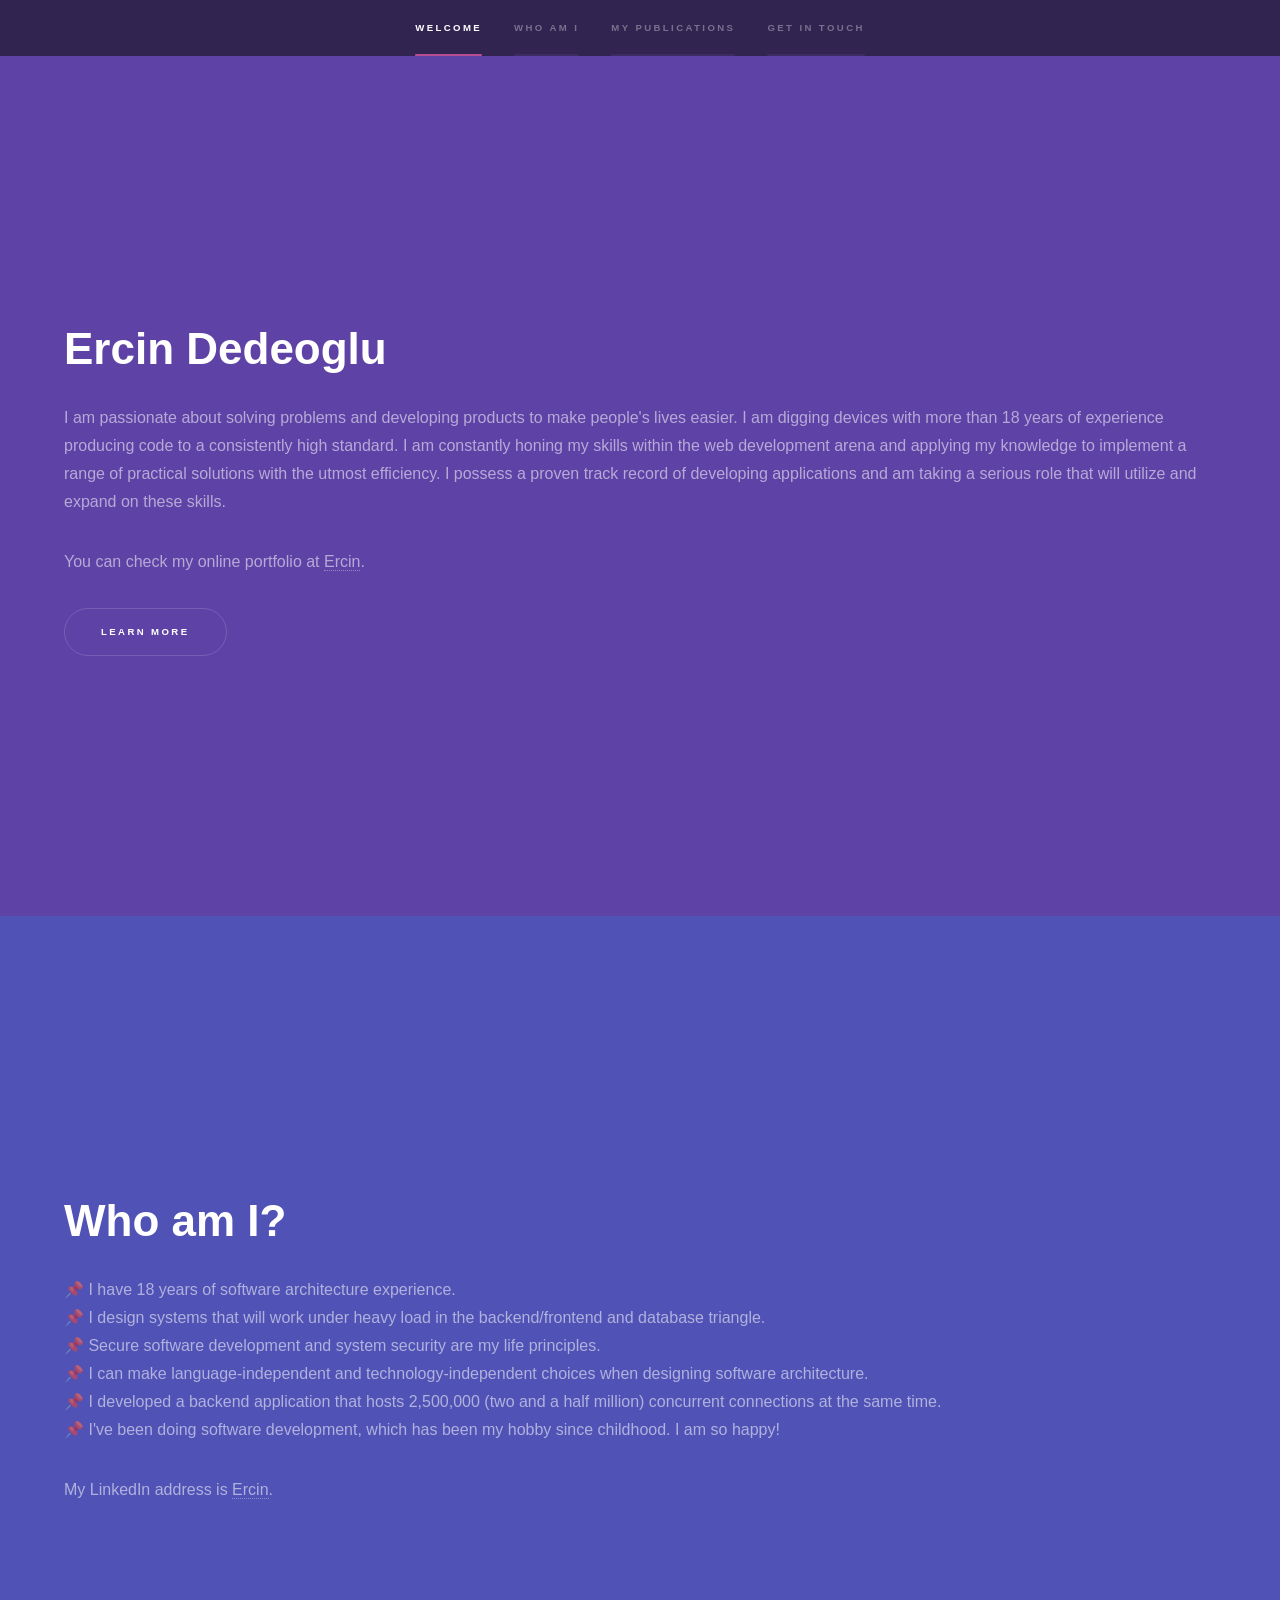
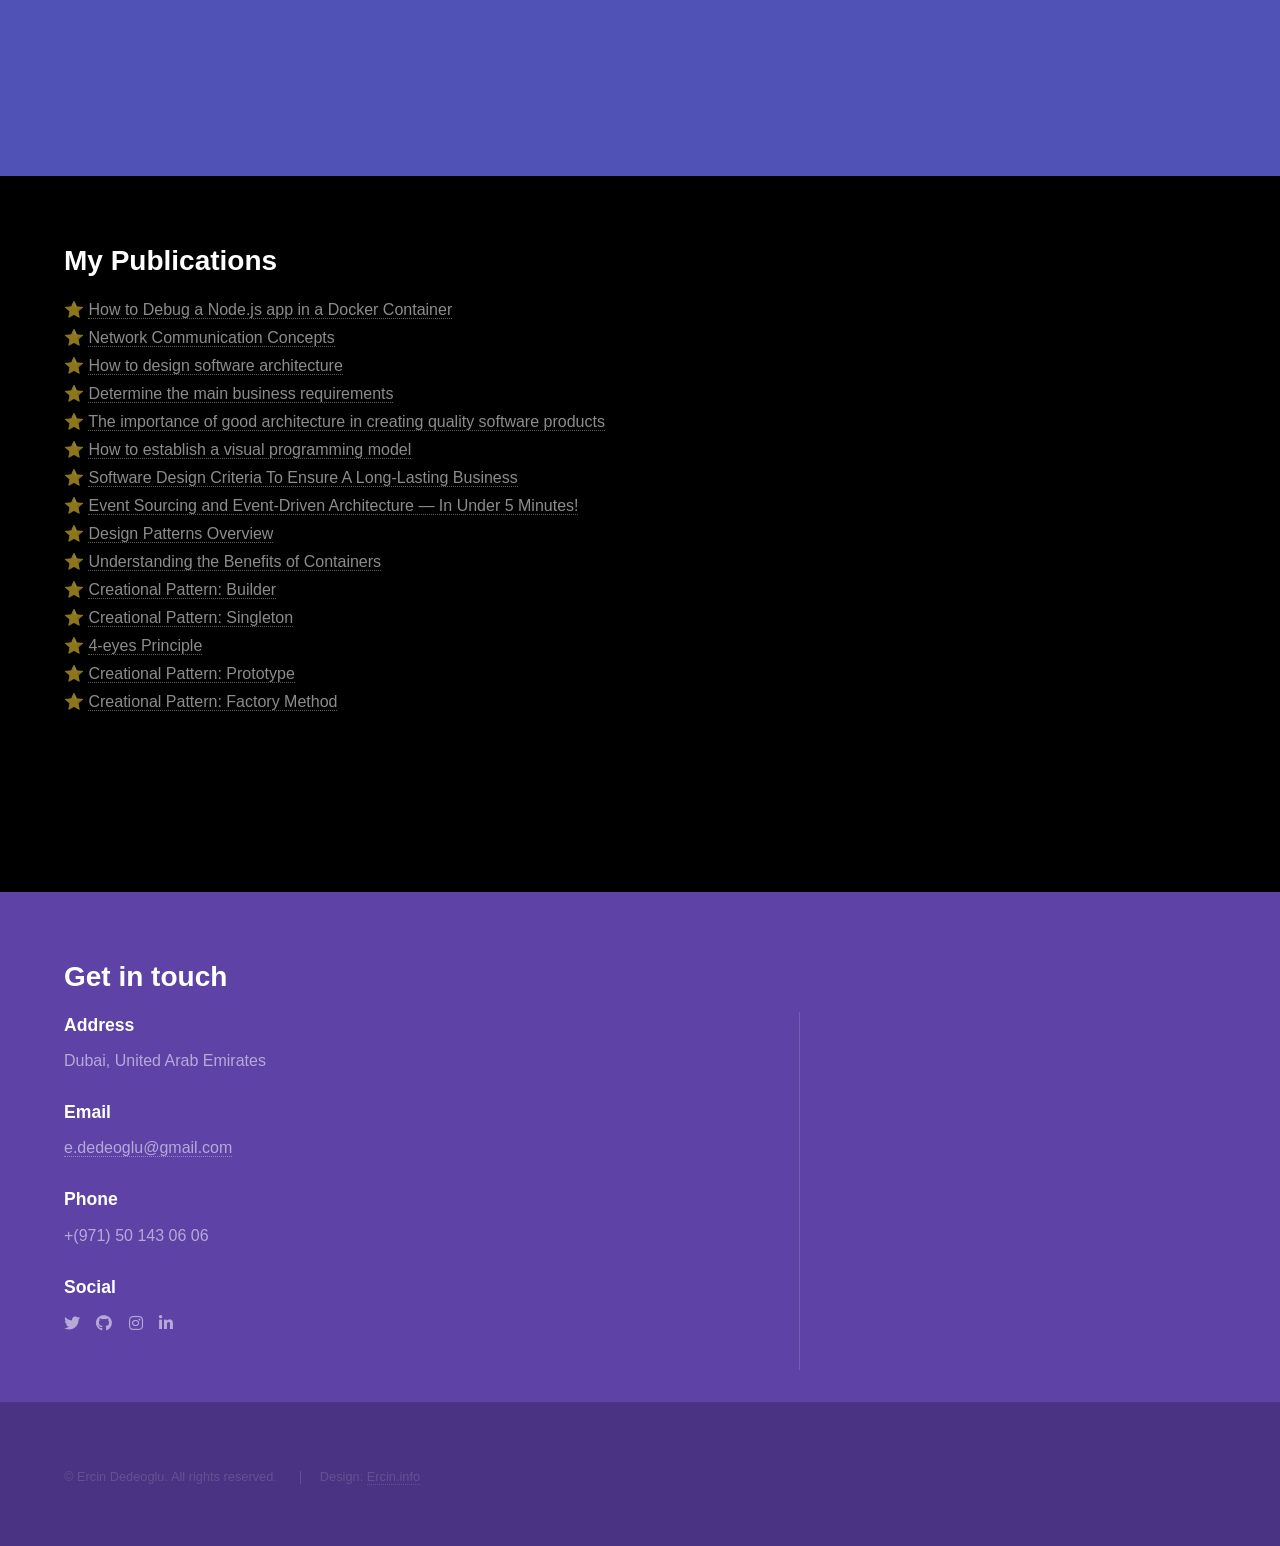
==== commit 9b1043a7: "Initial" ====
--- a/index.html
+++ b/index.html
@@ -80,6 +80,7 @@
                 <span>⭐ <a href="https://ercin.medium.com/creational-pattern-singleton-191e02f38f5f">Creational Pattern: Singleton</a></span><br/>
                 <span>⭐ <a href="https://ercin.medium.com/4-eyes-principle-bf136c37bc8">4-eyes Principle</a></span><br/>
                 <span>⭐ <a href="https://ercin.medium.com/creational-pattern-prototype-c9cdae0ca42a">Creational Pattern: Prototype</a></span><br/>
+                <span>⭐ <a href="https://ercin.medium.com/creational-pattern-factory-method-ffa6bbcaba1b">Creational Pattern: Factory Method</a></span><br/>
                 <span></span><br/>
                 <span></span><br/>
                 <span></span><br/>
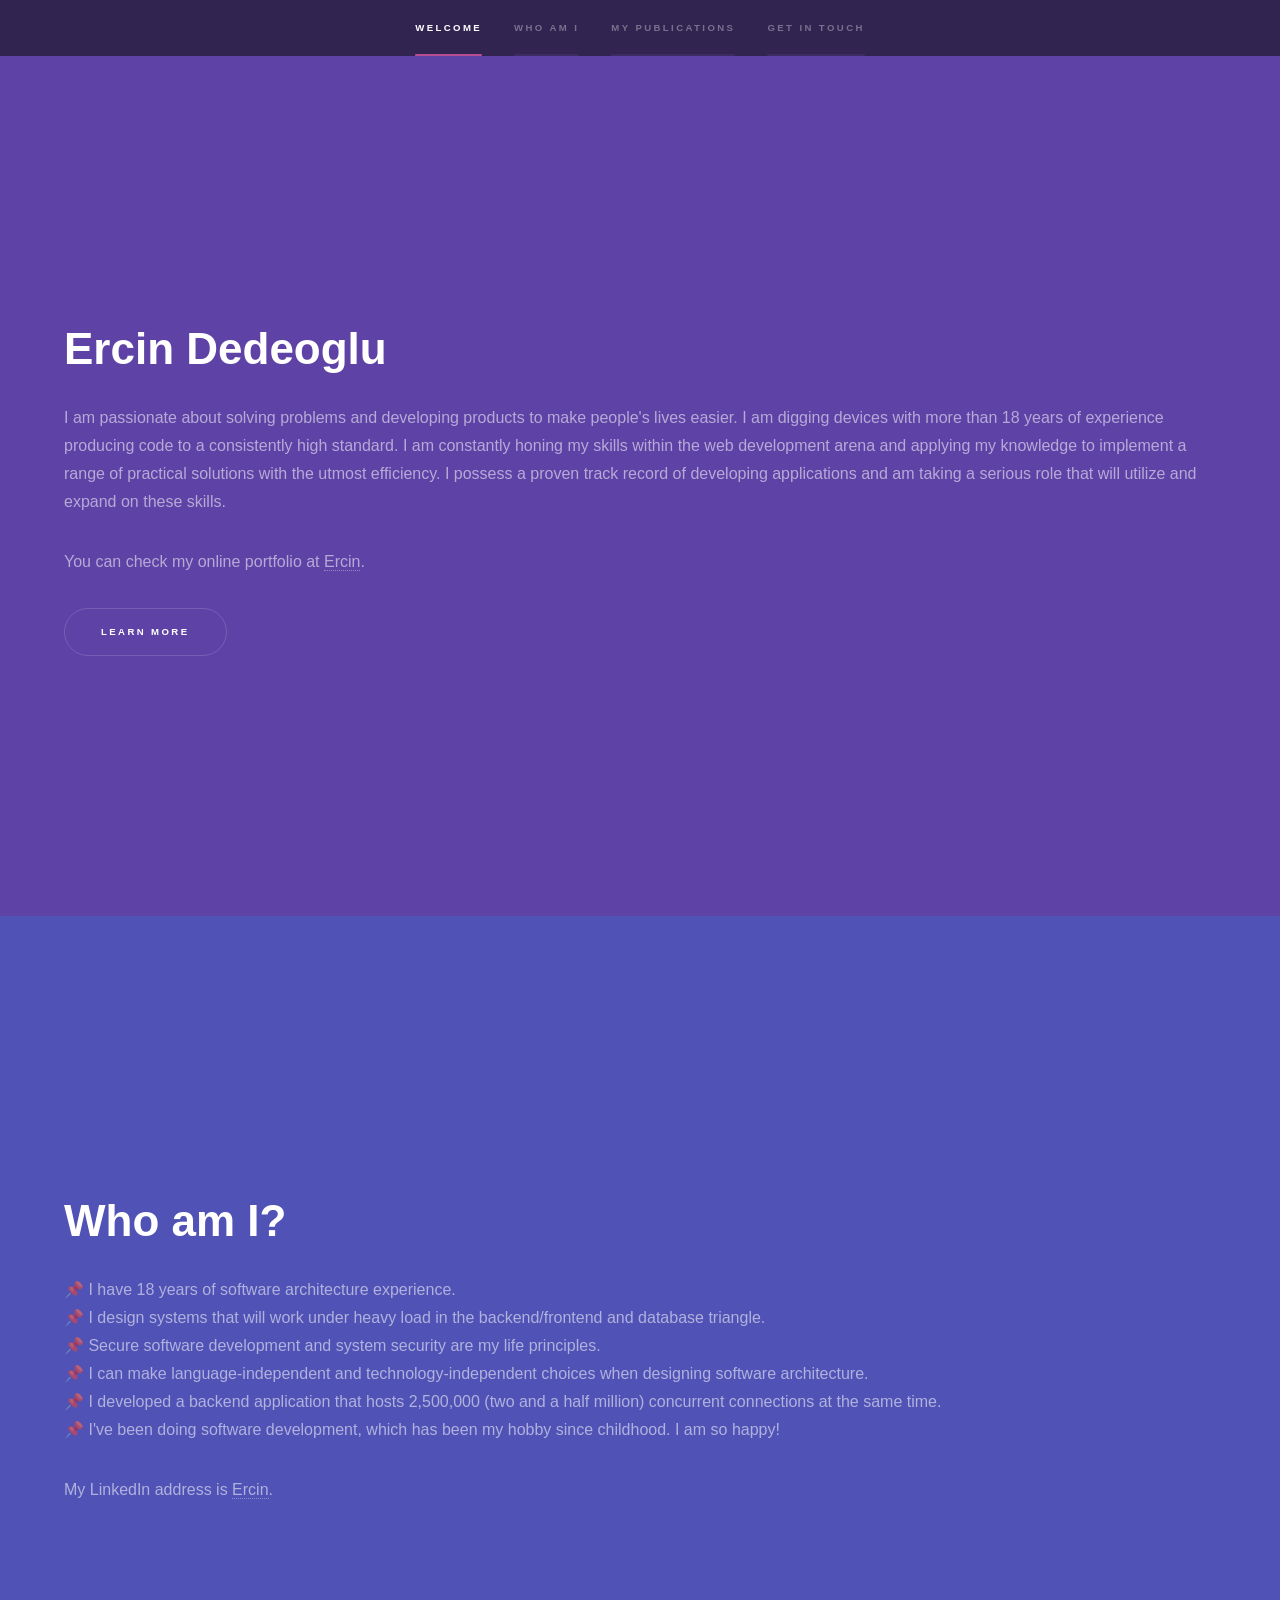
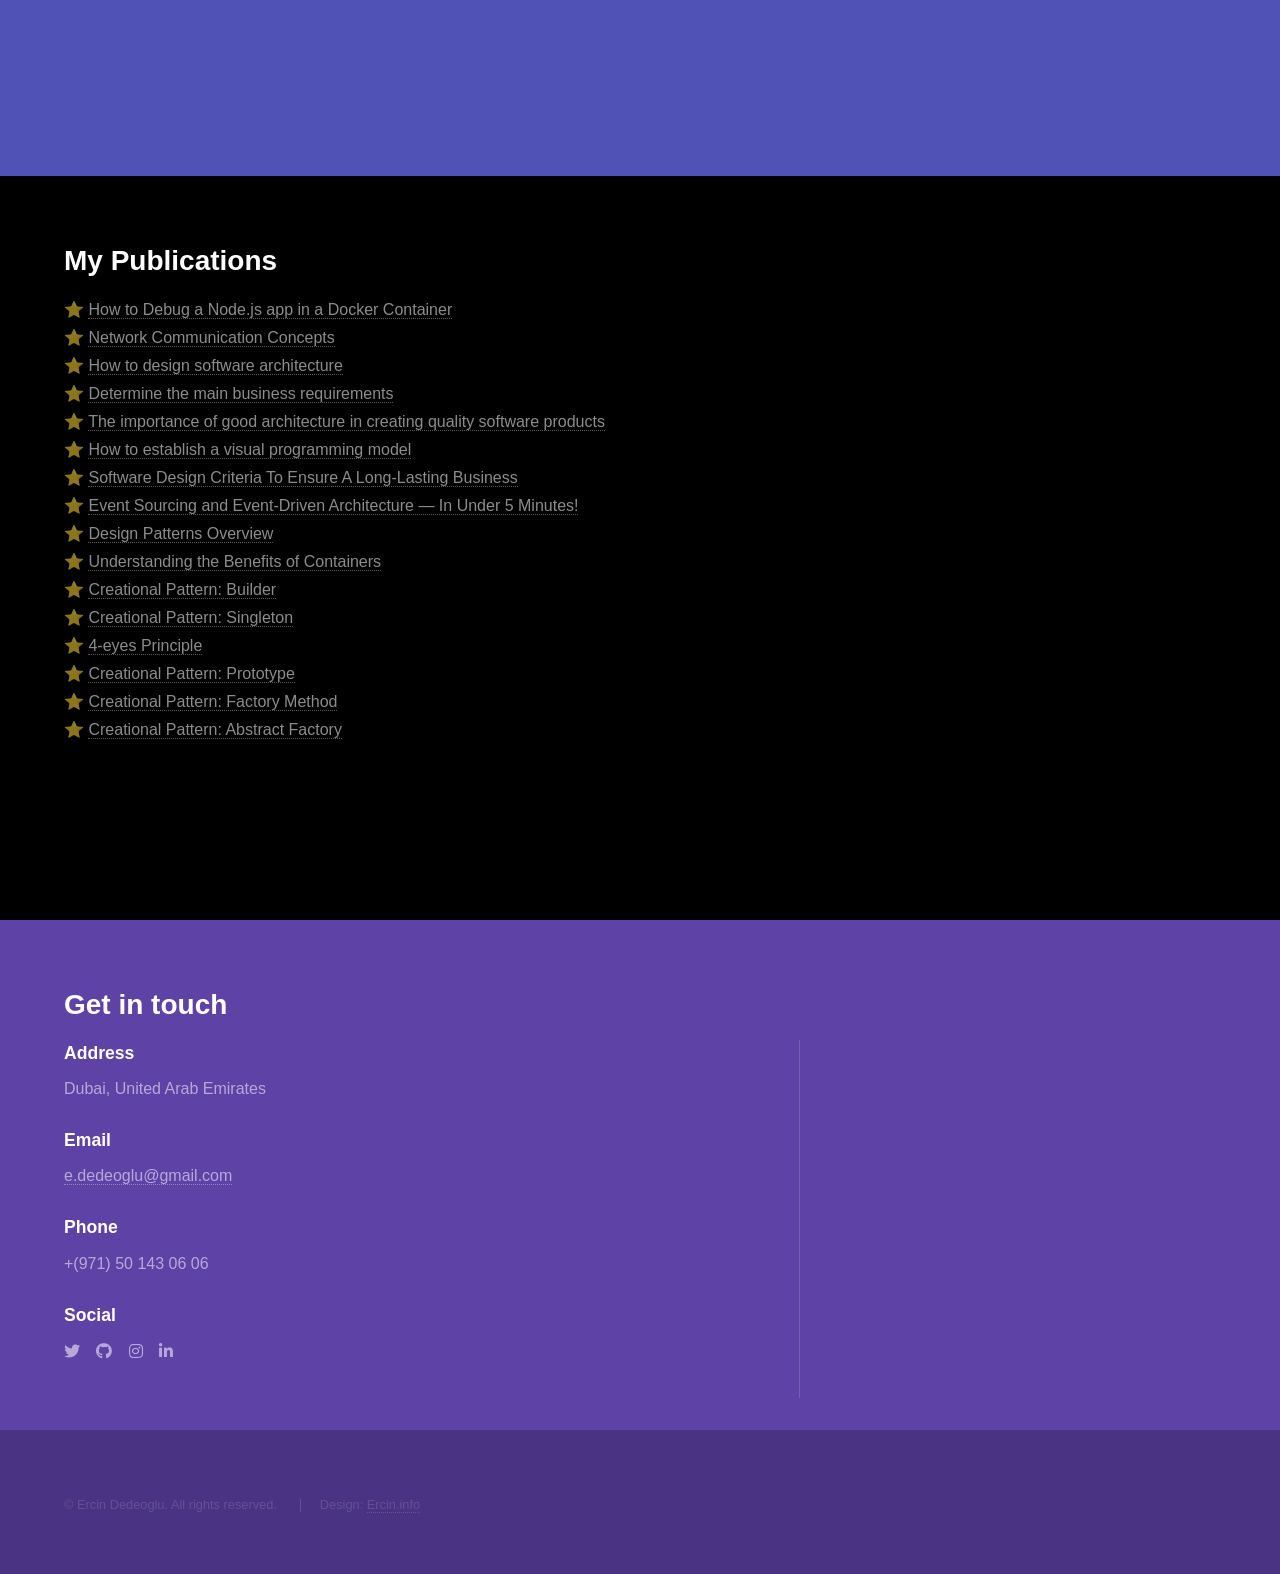
==== commit 800633b6: "Initial" ====
--- a/index.html
+++ b/index.html
@@ -81,6 +81,7 @@
                 <span>⭐ <a href="https://ercin.medium.com/4-eyes-principle-bf136c37bc8">4-eyes Principle</a></span><br/>
                 <span>⭐ <a href="https://ercin.medium.com/creational-pattern-prototype-c9cdae0ca42a">Creational Pattern: Prototype</a></span><br/>
                 <span>⭐ <a href="https://ercin.medium.com/creational-pattern-factory-method-ffa6bbcaba1b">Creational Pattern: Factory Method</a></span><br/>
+                <span>⭐ <a href="https://ercin.medium.com/creational-pattern-abstract-factory-b9ee4cac86af">Creational Pattern: Abstract Factory</a></span><br/>
                 <span></span><br/>
                 <span></span><br/>
                 <span></span><br/>
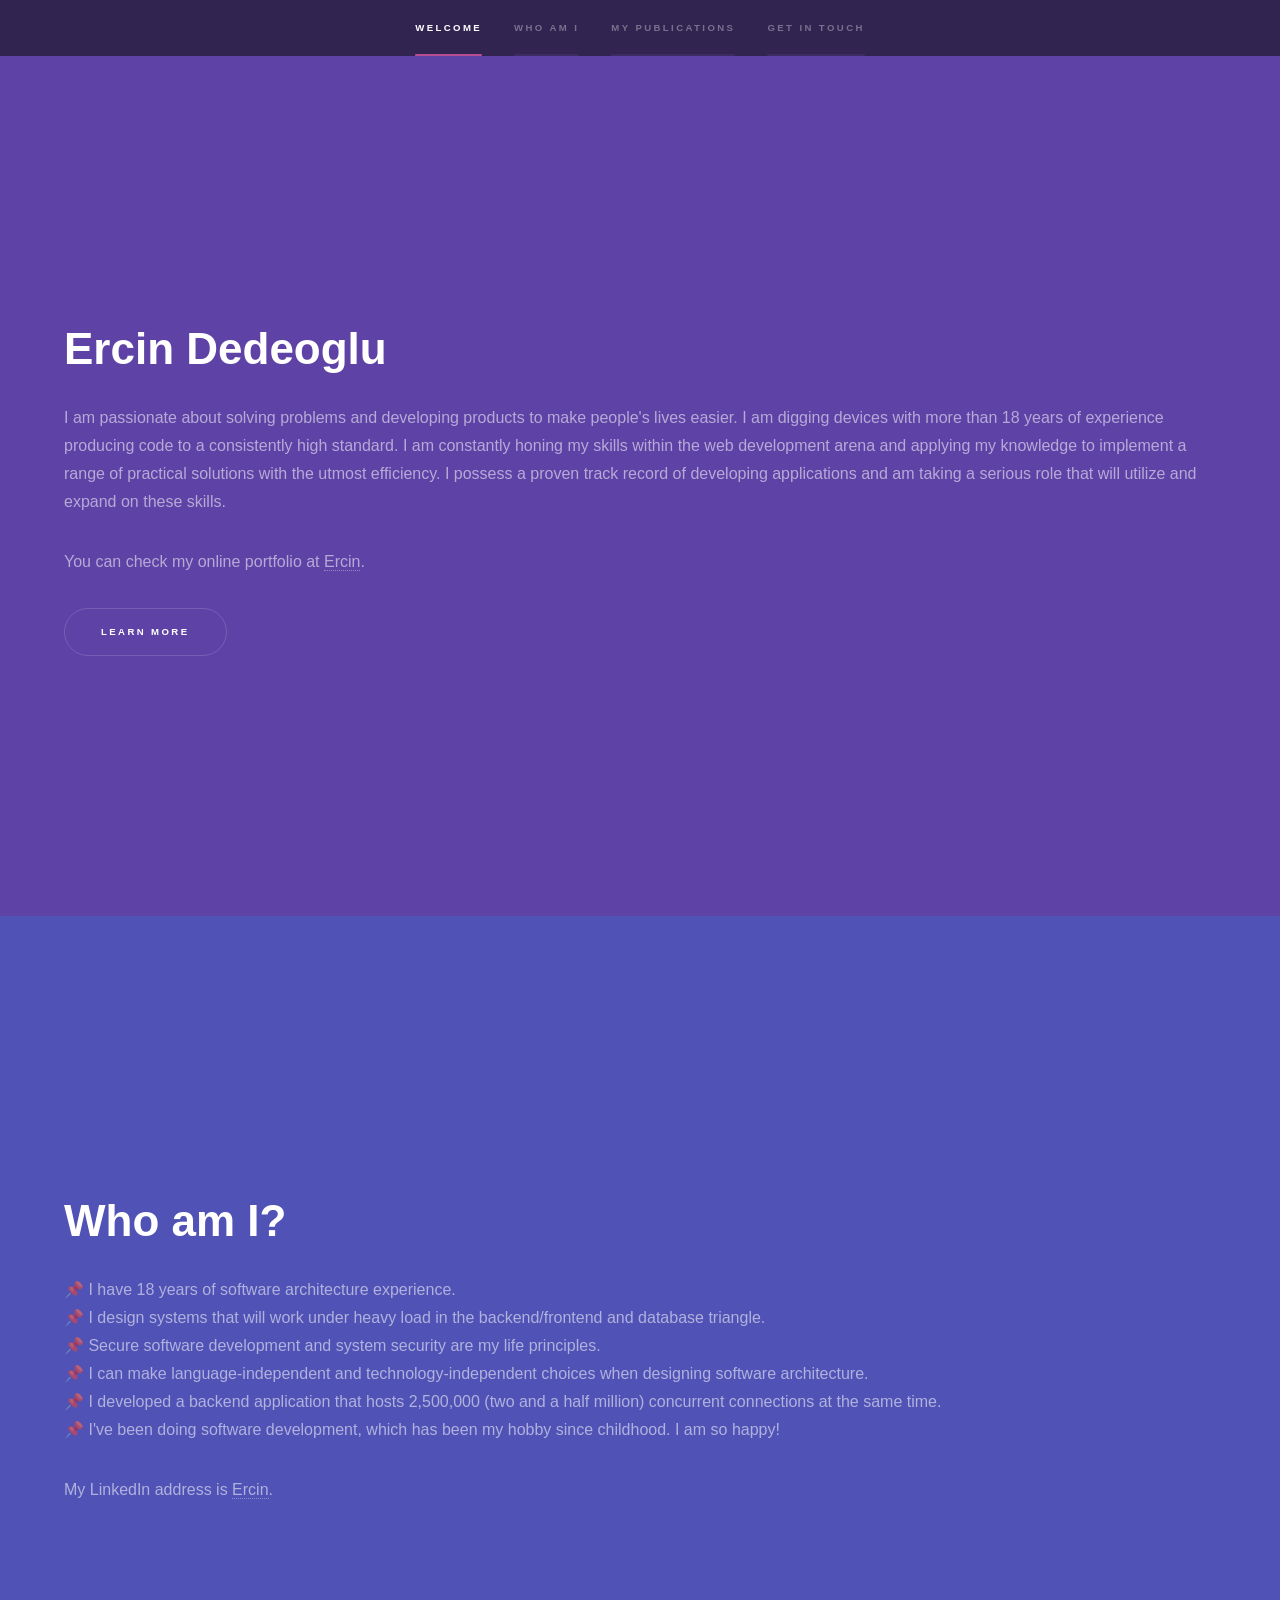
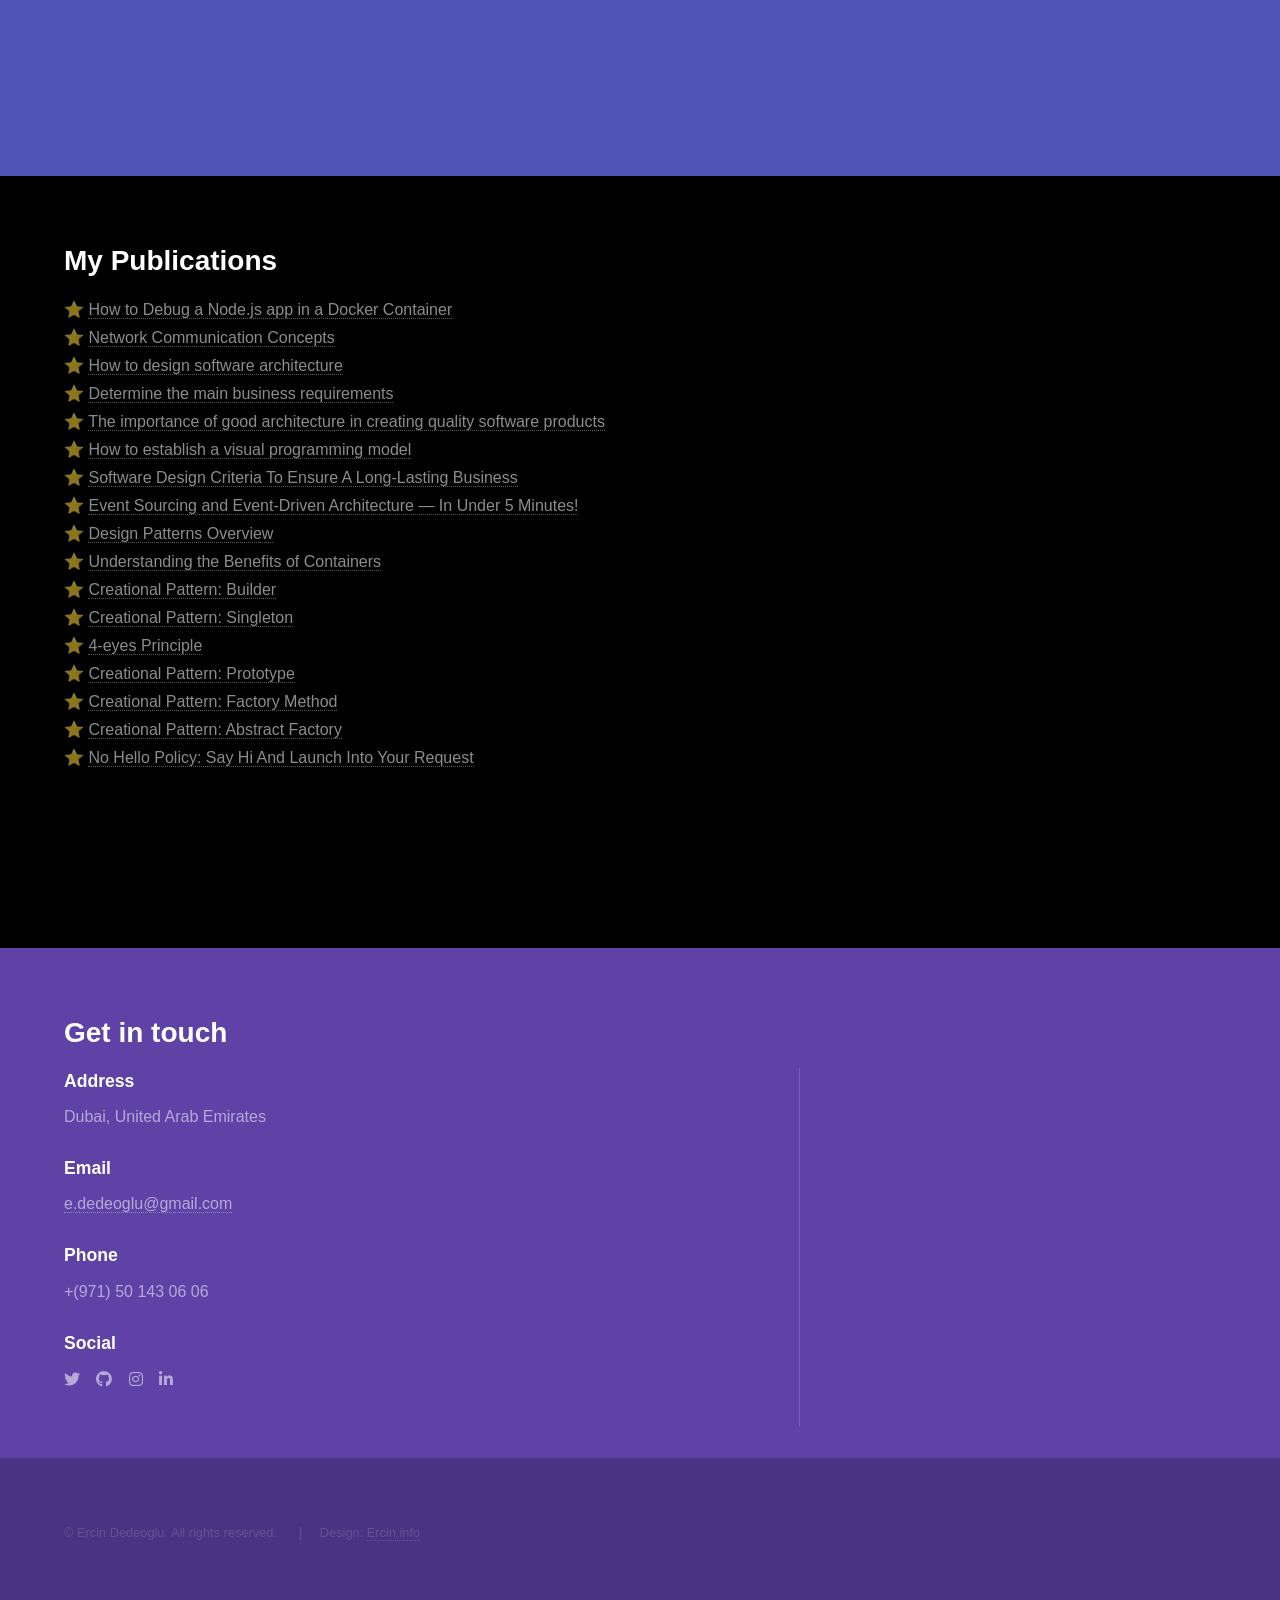
==== commit e37be7b6: "Initial" ====
--- a/index.html
+++ b/index.html
@@ -82,6 +82,7 @@
                 <span>⭐ <a href="https://ercin.medium.com/creational-pattern-prototype-c9cdae0ca42a">Creational Pattern: Prototype</a></span><br/>
                 <span>⭐ <a href="https://ercin.medium.com/creational-pattern-factory-method-ffa6bbcaba1b">Creational Pattern: Factory Method</a></span><br/>
                 <span>⭐ <a href="https://ercin.medium.com/creational-pattern-abstract-factory-b9ee4cac86af">Creational Pattern: Abstract Factory</a></span><br/>
+                <span>⭐ <a href="https://ercin.medium.com/no-hello-policy-say-hi-and-launch-into-your-request-27978d522c85">No Hello Policy: Say Hi And Launch Into Your Request</a></span><br/>
                 <span></span><br/>
                 <span></span><br/>
                 <span></span><br/>
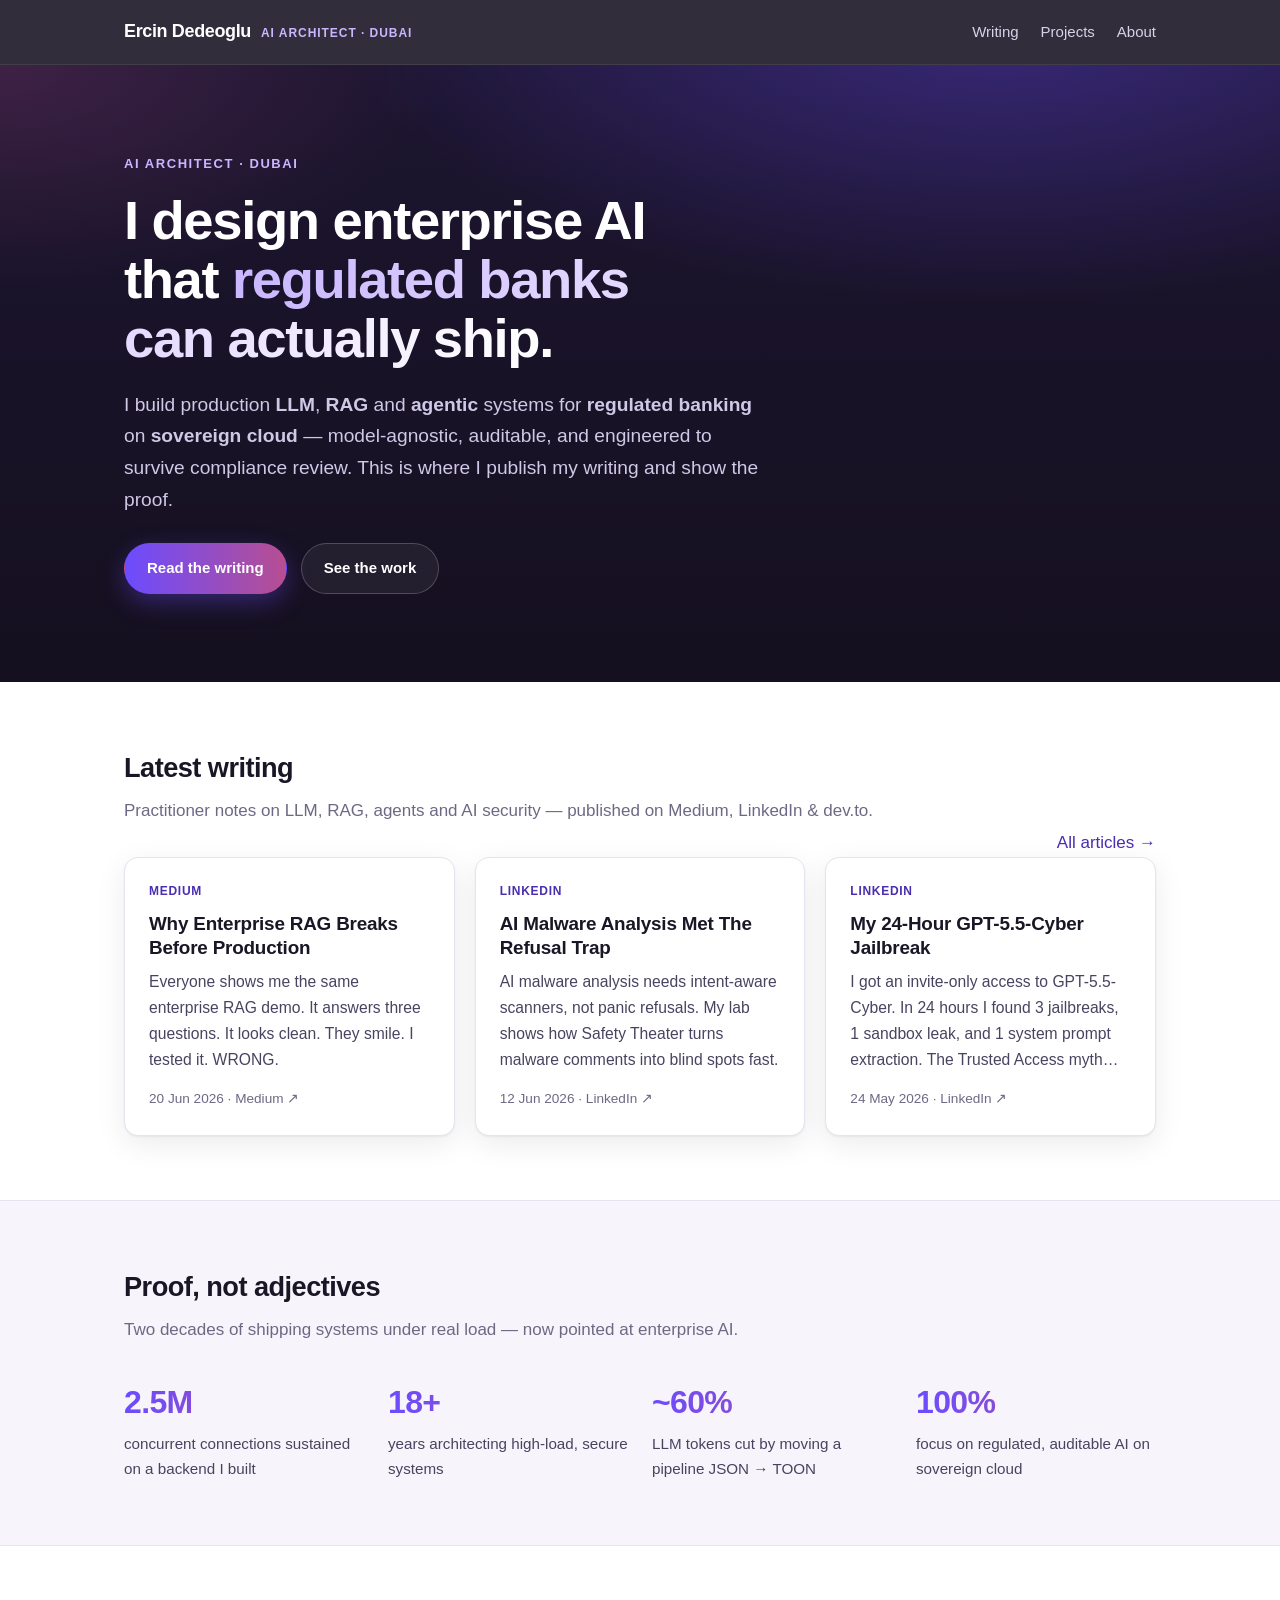
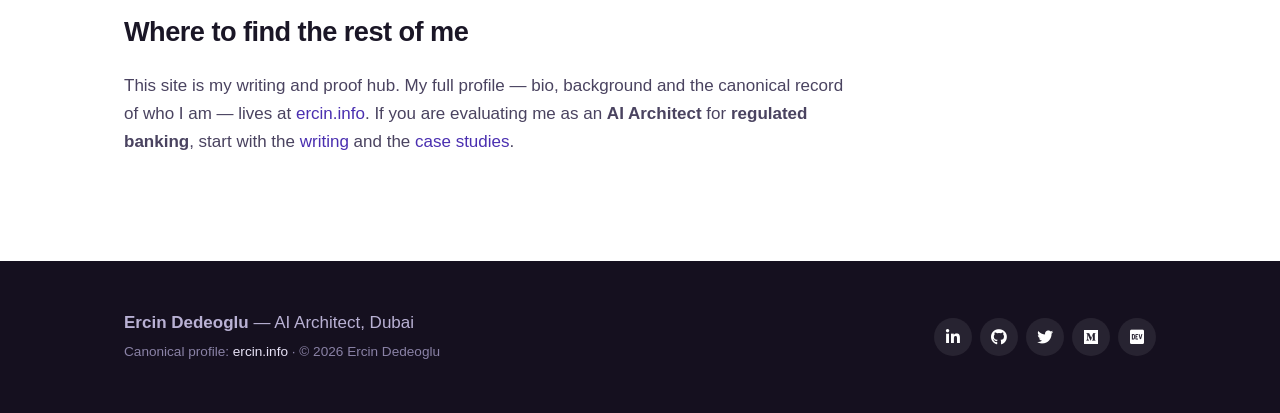
==== commit 29095cf4: "Rebuild site as data-driven GEO/SEO writing & proof hub Repositions the site as "AI Architect in Dub" ====
--- a/index.html
+++ b/index.html
@@ -1,150 +1,212 @@
-<!DOCTYPE HTML>
-<html>
+<!DOCTYPE html>
+<html lang="en">
 <head>
-    <title>Ercin Dedeoglu</title>
     <meta charset="utf-8"/>
-    <meta name="viewport" content="width=device-width, initial-scale=1, user-scalable=no"/>
-    <link rel="stylesheet" href="assets/css/main.css"/>
-    <noscript>
-        <link rel="stylesheet" href="assets/css/noscript.css"/>
-    </noscript>
+    <meta name="viewport" content="width=device-width, initial-scale=1"/>
+
+    <title>Ercin Dedeoglu — AI Architect in Dubai | LLM, RAG &amp; Sovereign Banking AI</title>
+    <meta name="description" content="Writing and case studies by Ercin Dedeoglu, an AI Architect in Dubai building enterprise LLM, RAG and agentic systems for regulated banking on sovereign cloud."/>
+    <meta name="author" content="Ercin Dedeoglu"/>
+    <meta name="robots" content="index, follow, max-image-preview:large, max-snippet:-1"/>
+    <link rel="canonical" href="https://ercindedeoglu.github.io/"/>
+    <meta name="theme-color" content="#15101f"/>
+
+    <meta property="og:type" content="website"/>
+    <meta property="og:site_name" content="Ercin Dedeoglu"/>
+    <meta property="og:title" content="Ercin Dedeoglu — AI Architect in Dubai"/>
+    <meta property="og:description" content="Writing and case studies on enterprise LLM, RAG and agentic systems for regulated banking on sovereign cloud."/>
+    <meta property="og:url" content="https://ercindedeoglu.github.io/"/>
+    <meta property="og:image" content="https://ercindedeoglu.github.io/images/og-image.png"/>
+    <meta property="og:image:width" content="1200"/>
+    <meta property="og:image:height" content="630"/>
+    <meta property="og:image:alt" content="Ercin Dedeoglu — AI Architect in Dubai"/>
+    <meta property="og:locale" content="en_US"/>
+
+    <meta name="twitter:card" content="summary_large_image"/>
+    <meta name="twitter:site" content="@AIArchitect"/>
+    <meta name="twitter:creator" content="@AIArchitect"/>
+    <meta name="twitter:title" content="Ercin Dedeoglu — AI Architect in Dubai"/>
+    <meta name="twitter:description" content="Writing and case studies on enterprise LLM, RAG and agentic systems for regulated banking on sovereign cloud."/>
+    <meta name="twitter:image" content="https://ercindedeoglu.github.io/images/og-image.png"/>
+
+    <link rel="icon" href="/favicon.ico" sizes="any"/>
+    <link rel="icon" type="image/svg+xml" href="/favicon.svg"/>
+    <link rel="apple-touch-icon" href="/apple-touch-icon.png"/>
+    <link rel="manifest" href="/site.webmanifest"/>
+
+    <link rel="stylesheet" href="/assets/css/site.css"/>
+    <link rel="stylesheet" href="/assets/css/fontawesome-all.min.css"/>
+
+    <script type="application/ld+json">
+    {
+      "@context": "https://schema.org",
+      "@graph": [
+        {
+          "@type": "Person",
+          "@id": "https://ercin.info/#person",
+          "name": "Ercin Dedeoglu",
+          "givenName": "Ercin",
+          "familyName": "Dedeoglu",
+          "jobTitle": "AI Architect",
+          "description": "AI Architect in Dubai building enterprise LLM, RAG and agentic systems for regulated banking on sovereign cloud.",
+          "worksFor": {
+            "@type": "Organization",
+            "name": "SBS",
+            "url": "https://www.sbs-software.com"
+          },
+          "address": {
+            "@type": "PostalAddress",
+            "addressLocality": "Dubai",
+            "addressCountry": "AE"
+          },
+          "url": "https://ercin.info",
+          "mainEntityOfPage": "https://ercindedeoglu.github.io/",
+          "knowsAbout": [
+            "AI Architecture",
+            "Large Language Models",
+            "Retrieval-Augmented Generation",
+            "Agentic AI",
+            "Sovereign AI",
+            "Model-agnostic LLM gateways",
+            "Enterprise AI",
+            "Regulated Banking AI",
+            "MLOps"
+          ],
+          "sameAs": [
+            "https://www.linkedin.com/in/ercindedeoglu/",
+            "https://github.com/ErcinDedeoglu",
+            "https://x.com/AIArchitect",
+            "https://ercin.medium.com/",
+            "https://dev.to/ercin",
+            "https://orcid.org/0009-0004-0792-5310",
+            "https://ercin.info"
+          ]
+        },
+        {
+          "@type": "WebSite",
+          "@id": "https://ercindedeoglu.github.io/#website",
+          "url": "https://ercindedeoglu.github.io/",
+          "name": "Ercin Dedeoglu — Writing & Proof Hub",
+          "description": "Articles and case studies on enterprise AI, LLM, RAG and sovereign banking systems by Ercin Dedeoglu.",
+          "inLanguage": "en",
+          "about": {
+            "@id": "https://ercin.info/#person"
+          },
+          "publisher": {
+            "@id": "https://ercin.info/#person"
+          }
+        }
+      ]
+    }
+    </script>
 </head>
-<body class="is-preload">
-
-<!-- Sidebar -->
-<section id="sidebar">
-    <div class="inner">
-        <nav>
-            <ul>
-                <li><a href="#welcome">Welcome</a></li>
-                <li><a href="#whoami">Who am I</a></li>
-                <li><a href="#publications">My Publications</a></li>
-                <li><a href="#contact">Get in touch</a></li>
-            </ul>
+<body>
+<a class="skip-link" href="#main">Skip to content</a>
+<header class="site-header">
+    <div class="container">
+        <div class="brand-mark">
+            <a href="/">Ercin Dedeoglu</a>
+            <span class="tag">AI Architect · Dubai</span>
+        </div>
+        <nav class="nav" aria-label="Primary">
+            <a href="/writing/">Writing</a>
+            <a href="/projects/">Projects</a>
+            <a href="/about/">About</a>
         </nav>
     </div>
-</section>
-
-<!-- Wrapper -->
-<div id="wrapper">
-
-    <!-- Intro -->
-    <section id="welcome" class="wrapper style1 fullscreen fade-up">
-        <div class="inner">
-            <h1>Ercin Dedeoglu</h1>
-            <p>
-                I am passionate about solving problems and developing products to make people's lives easier.
-                I am digging devices with more than 18 years of experience producing code to a consistently high standard.
-                I am constantly honing my skills within the web development arena and applying my knowledge to implement a range of practical solutions with the utmost efficiency.
-                I possess a proven track record of developing applications and am taking a serious role that will utilize and expand on these skills.
+</header>
+
+<main id="main">
+    <section class="hero">
+        <div class="container">
+            <span class="eyebrow">AI Architect · Dubai</span>
+            <h1>I design enterprise AI that <span class="grad">regulated banks can actually ship</span>.</h1>
+            <p class="lead">
+                I build production <strong>LLM</strong>, <strong>RAG</strong> and <strong>agentic</strong> systems for
+                <strong>regulated banking</strong> on <strong>sovereign cloud</strong> — model-agnostic, auditable,
+                and engineered to survive compliance review. This is where I publish my writing and show the proof.
             </p>
-            <p>You can check my online portfolio at <a href="https://ercin.info">Ercin</a>.</p>
-            <ul class="actions">
-                <li><a href="#whoami" class="button scrolly">Learn more</a></li>
-            </ul>
-        </div>
-    </section>
-
-    <!-- One -->
-    <section id="whoami" class="wrapper style2 fullscreen spotlights">
-        <div class="inner">
-            <h1>Who am I?</h1>
-            <p>
-                <span>📌 I have 18 years of software architecture experience.</span><br/>
-                <span>📌 I design systems that will work under heavy load in the backend/frontend and database triangle.</span><br/>
-                <span>📌 Secure software development and system security are my life principles.</span><br/>
-                <span>📌 I can make language-independent and technology-independent choices when designing software architecture.</span><br/>
-                <span>📌 I developed a backend application that hosts 2,500,000 (two and a half million) concurrent connections at the same time.</span><br/>
-                <span>📌 I've been doing software development, which has been my hobby since childhood. I am so happy!</span><br/>
-            </p>
-            <p>My LinkedIn address is <a href="https://www.linkedin.com/in/ercindedeoglu/">Ercin</a>.</p>
-        </div>
-    </section>
-
-    <!-- Two -->
-    <section id="publications" class="wrapper style3 fade-up">
-        <div class="inner">
-            <h2>My Publications</h2>
-            <p>
-                <span>⭐ <a href="https://ercin.medium.com/how-to-debug-a-node-js-app-in-a-docker-container-fede9dc4a2d8">How to Debug a Node.js app in a Docker Container</a></span><br/>
-                <span>⭐ <a href="https://ercin.medium.com/network-communication-concepts-f808c84afad7">Network Communication Concepts</a></span><br/>
-                <span>⭐ <a href="https://ercin.medium.com/how-to-design-software-architecture-c39eb5481a07">How to design software architecture</a></span><br/>
-                <span>⭐ <a href="https://ercin.medium.com/determine-the-main-business-requirements-b5db9e12ca19">Determine the main business requirements</a></span><br/>
-                <span>⭐ <a href="https://ercin.medium.com/the-importance-of-good-architecture-in-creating-quality-software-products-4f44a626c27a">The importance of good architecture in creating quality software products</a></span><br/>
-                <span>⭐ <a href="https://ercin.medium.com/how-to-establish-a-visual-programming-model-f663b535981c">How to establish a visual programming model</a></span><br/>
-                <span>⭐ <a href="https://ercin.medium.com/software-design-criteria-to-ensure-a-long-lasting-business-f091bcec8383">Software Design Criteria To Ensure A Long-Lasting Business</a></span><br/>
-                <span>⭐ <a href="https://ercin.medium.com/event-sourcing-and-event-driven-architecture-in-under-5-minutes-927f4e88351a">Event Sourcing and Event-Driven Architecture — In Under 5 Minutes!</a></span><br/>
-                <span>⭐ <a href="https://ercin.medium.com/design-patterns-overview-3075789b961d">Design Patterns Overview</a></span><br/>
-                <span>⭐ <a href="https://ercin.medium.com/understanding-the-benefits-of-containers-7236318815f8">Understanding the Benefits of Containers</a></span><br/>
-                <span>⭐ <a href="https://ercin.medium.com/creational-pattern-builder-f585390a2050">Creational Pattern: Builder</a></span><br/>
-                <span>⭐ <a href="https://ercin.medium.com/creational-pattern-singleton-191e02f38f5f">Creational Pattern: Singleton</a></span><br/>
-                <span>⭐ <a href="https://ercin.medium.com/4-eyes-principle-bf136c37bc8">4-eyes Principle</a></span><br/>
-                <span>⭐ <a href="https://ercin.medium.com/creational-pattern-prototype-c9cdae0ca42a">Creational Pattern: Prototype</a></span><br/>
-                <span>⭐ <a href="https://ercin.medium.com/creational-pattern-factory-method-ffa6bbcaba1b">Creational Pattern: Factory Method</a></span><br/>
-                <span>⭐ <a href="https://ercin.medium.com/creational-pattern-abstract-factory-b9ee4cac86af">Creational Pattern: Abstract Factory</a></span><br/>
-                <span>⭐ <a href="https://ercin.medium.com/no-hello-policy-say-hi-and-launch-into-your-request-27978d522c85">No Hello Policy: Say Hi And Launch Into Your Request</a></span><br/>
-                <span></span><br/>
-                <span></span><br/>
-                <span></span><br/>
-                <span></span><br/>
-            </p>
-        </div>
-    </section>
-
-    <!-- Three -->
-    <section id="contact" class="wrapper style1 fade-up">
-        <div class="inner">
-            <h2>Get in touch</h2>
-            <div class="split style1">
-                <section>
-                    <ul class="contact">
-                        <li>
-                            <h3>Address</h3>
-                            <span>Dubai, United Arab Emirates</span>
-                        </li>
-                        <li>
-                            <h3>Email</h3>
-                            <a href="mailto:e.dedeoglu@gmail.com">e.dedeoglu@gmail.com</a>
-                        </li>
-                        <li>
-                            <h3>Phone</h3>
-                            <span>+(971) 50 143 06 06</span>
-                        </li>
-                        <li>
-                            <h3>Social</h3>
-                            <ul class="icons">
-                                <li><a href="https://twitter.com/ErcinDedeoglu" class="icon brands fa-twitter"><span class="label">Twitter</span></a></li>
-                                <li><a href="https://github.com/ErcinDedeoglu" class="icon brands fa-github"><span class="label">GitHub</span></a></li>
-                                <li><a href="https://www.instagram.com/ercindedeoglu/" class="icon brands fa-instagram"><span class="label">Instagram</span></a></li>
-                                <li><a href="https://www.linkedin.com/in/ercindedeoglu/" class="icon brands fa-linkedin-in"><span class="label">LinkedIn</span></a></li>
-                            </ul>
-                        </li>
-                    </ul>
-                </section>
-            </div>
-        </div>
-    </section>
-
-</div>
-
-<!-- Footer -->
-<footer id="footer" class="wrapper style1-alt">
-    <div class="inner">
-        <ul class="menu">
-            <li>&copy; Ercin Dedeoglu. All rights reserved.</li>
-            <li>Design: <a href="https://ercin.info">Ercin.info</a></li>
+            <div class="actions">
+                <a class="btn btn-primary" href="/writing/">Read the writing</a>
+                <a class="btn btn-ghost" href="/projects/">See the work</a>
+            </div>
+        </div>
+    </section>
+
+    <section class="section">
+        <div class="container">
+            <div class="section-head">
+                <div>
+                    <h2>Latest writing</h2>
+                    <p class="section-sub">Practitioner notes on LLM, RAG, agents and AI security — published on Medium, LinkedIn &amp; dev.to.</p>
+                </div>
+                <a class="read" href="/writing/">All articles →</a>
+            </div>
+            <div class="card-grid">
+                <article class="card">
+                    <span class="kicker">Medium</span>
+                    <h3><a href="https://ercin.medium.com/why-enterprise-rag-breaks-before-production-22afb33026a6" rel="noopener" target="_blank">Why Enterprise RAG Breaks Before Production</a></h3>
+                    <p>Everyone shows me the same enterprise RAG demo. It answers three questions. It looks clean. They smile. I tested it. WRONG.</p>
+                    <div class="meta">20 Jun 2026 · Medium ↗</div>
+                </article>
+                <article class="card">
+                    <span class="kicker">LinkedIn</span>
+                    <h3><a href="https://www.linkedin.com/pulse/ai-malware-analysis-met-refusal-trap-ercin-dedeoglu-im1pf" rel="noopener" target="_blank">AI Malware Analysis Met The Refusal Trap</a></h3>
+                    <p>AI malware analysis needs intent-aware scanners, not panic refusals. My lab shows how Safety Theater turns malware comments into blind spots fast.</p>
+                    <div class="meta">12 Jun 2026 · LinkedIn ↗</div>
+                </article>
+                <article class="card">
+                    <span class="kicker">LinkedIn</span>
+                    <h3><a href="https://www.linkedin.com/pulse/my-24-hour-gpt-55-cyber-jailbreak-ercin-dedeoglu-kchpf" rel="noopener" target="_blank">My 24-Hour GPT-5.5-Cyber Jailbreak</a></h3>
+                    <p>I got an invite-only access to GPT-5.5-Cyber. In 24 hours I found 3 jailbreaks, 1 sandbox leak, and 1 system prompt extraction. The Trusted Access myth…</p>
+                    <div class="meta">24 May 2026 · LinkedIn ↗</div>
+                </article>
+            </div>
+        </div>
+    </section>
+
+    <section class="section alt">
+        <div class="container">
+            <h2>Proof, not adjectives</h2>
+            <p class="section-sub">Two decades of shipping systems under real load — now pointed at enterprise AI.</p>
+            <div class="stats">
+                <div class="stat"><div class="num">2.5M</div><div class="lbl">concurrent connections sustained on a backend I built</div></div>
+                <div class="stat"><div class="num">18+</div><div class="lbl">years architecting high-load, secure systems</div></div>
+                <div class="stat"><div class="num">~60%</div><div class="lbl">LLM tokens cut by moving a pipeline JSON → TOON</div></div>
+                <div class="stat"><div class="num">100%</div><div class="lbl">focus on regulated, auditable AI on sovereign cloud</div></div>
+            </div>
+        </div>
+    </section>
+
+    <section class="section">
+        <div class="container">
+            <div class="prose">
+                <h2>Where to find the rest of me</h2>
+                <p>
+                    This site is my writing and proof hub. My full profile — bio, background and the canonical
+                    record of who I am — lives at <a href="https://ercin.info" rel="me">ercin.info</a>.
+                    If you are evaluating me as an <strong>AI Architect</strong> for <strong>regulated banking</strong>,
+                    start with the <a href="/writing/">writing</a> and the <a href="/projects/">case studies</a>.
+                </p>
+            </div>
+        </div>
+    </section>
+</main>
+
+<footer class="site-footer">
+    <div class="container">
+        <div>
+            <strong>Ercin Dedeoglu</strong> — AI Architect, Dubai<br/>
+            <span class="foot-note">Canonical profile: <a href="https://ercin.info" rel="me">ercin.info</a> · &copy; 2026 Ercin Dedeoglu</span>
+        </div>
+        <ul class="social">
+            <li><a href="https://www.linkedin.com/in/ercindedeoglu/" rel="me noopener" aria-label="LinkedIn"><i class="fab fa-linkedin-in" aria-hidden="true"></i></a></li>
+            <li><a href="https://github.com/ErcinDedeoglu" rel="me noopener" aria-label="GitHub"><i class="fab fa-github" aria-hidden="true"></i></a></li>
+            <li><a href="https://x.com/AIArchitect" rel="me noopener" aria-label="X (Twitter)"><i class="fab fa-twitter" aria-hidden="true"></i></a></li>
+            <li><a href="https://ercin.medium.com/" rel="me noopener" aria-label="Medium"><i class="fab fa-medium" aria-hidden="true"></i></a></li>
+            <li><a href="https://dev.to/ercin" rel="me noopener" aria-label="dev.to"><i class="fab fa-dev" aria-hidden="true"></i></a></li>
         </ul>
     </div>
 </footer>
-
-<!-- Scripts -->
-<script src="assets/js/jquery.min.js"></script>
-<script src="assets/js/jquery.scrollex.min.js"></script>
-<script src="assets/js/jquery.scrolly.min.js"></script>
-<script src="assets/js/browser.min.js"></script>
-<script src="assets/js/breakpoints.min.js"></script>
-<script src="assets/js/util.js"></script>
-<script src="assets/js/main.js"></script>
-
 </body>
-</html>+</html>
--- a/assets/css/site.css
+++ b/assets/css/site.css
@@ -0,0 +1,222 @@
+/* ercindedeoglu.github.io — content hub
+   Self-contained, no-JS, fast. Brand: deep indigo/purple. */
+
+:root {
+  --bg: #15101f;
+  --bg-2: #1c1530;
+  --surface: #ffffff;
+  --surface-2: #f7f5fb;
+  --ink: #1a1626;
+  --ink-soft: #4a4360;
+  --ink-mute: #6f6885;
+  --line: #e7e3f0;
+  --brand: #6c4cff;
+  --brand-2: #b74e91;
+  --brand-deep: #4a2fb0;
+  --accent: #c9b6ff;
+  --maxw: 1080px;
+  --readw: 720px;
+  --radius: 14px;
+  --shadow: 0 1px 2px rgba(20,12,40,.06), 0 8px 30px rgba(20,12,40,.08);
+  --font: -apple-system, BlinkMacSystemFont, "Segoe UI", Roboto, Helvetica, Arial, sans-serif;
+  --serif: Georgia, "Times New Roman", serif;
+}
+
+* { box-sizing: border-box; }
+
+html { -webkit-text-size-adjust: 100%; scroll-behavior: smooth; }
+
+body {
+  margin: 0;
+  font-family: var(--font);
+  color: var(--ink);
+  background: var(--surface);
+  line-height: 1.65;
+  font-size: 17px;
+  -webkit-font-smoothing: antialiased;
+}
+
+a { color: var(--brand-deep); text-decoration: none; }
+a:hover { text-decoration: underline; }
+
+img { max-width: 100%; height: auto; }
+
+.container { max-width: var(--maxw); margin: 0 auto; padding: 0 24px; }
+
+/* ---------- Header / nav ---------- */
+.site-header {
+  position: sticky; top: 0; z-index: 50;
+  background: rgba(21,16,31,.88);
+  backdrop-filter: saturate(140%) blur(10px);
+  border-bottom: 1px solid rgba(255,255,255,.08);
+}
+.site-header .container {
+  display: flex; align-items: center; justify-content: space-between;
+  height: 64px; gap: 20px;
+}
+.brand-mark { display: flex; align-items: baseline; gap: 10px; color: #fff; }
+.brand-mark a { color: #fff; font-weight: 700; letter-spacing: -.02em; font-size: 18px; }
+.brand-mark .tag {
+  font-size: 12px; color: var(--accent); font-weight: 600;
+  text-transform: uppercase; letter-spacing: .08em;
+}
+.nav { display: flex; gap: 22px; align-items: center; }
+.nav a {
+  color: #d8d2ea; font-size: 15px; font-weight: 500;
+}
+.nav a:hover, .nav a[aria-current="page"] { color: #fff; text-decoration: none; }
+.nav a[aria-current="page"] { border-bottom: 2px solid var(--brand); padding-bottom: 2px; }
+
+/* ---------- Hero ---------- */
+.hero {
+  background:
+    radial-gradient(1100px 500px at 78% -10%, rgba(108,76,255,.38), transparent 60%),
+    radial-gradient(800px 400px at 0% 0%, rgba(183,78,145,.22), transparent 55%),
+    linear-gradient(180deg, var(--bg-2), var(--bg));
+  color: #fff;
+}
+.hero .container { padding-top: 84px; padding-bottom: 88px; }
+.eyebrow {
+  display: inline-block; font-size: 13px; font-weight: 700;
+  letter-spacing: .12em; text-transform: uppercase; color: var(--accent);
+  margin-bottom: 18px;
+}
+.hero h1 {
+  font-size: clamp(2.1rem, 5vw, 3.4rem); line-height: 1.08;
+  letter-spacing: -.025em; margin: 0 0 20px; max-width: 18ch; font-weight: 800;
+}
+.hero h1 .grad {
+  background: linear-gradient(90deg, var(--accent), #fff);
+  -webkit-background-clip: text; background-clip: text; color: transparent;
+}
+.hero p.lead { font-size: 1.2rem; color: #cfc8e6; max-width: 60ch; margin: 0 0 28px; }
+.hero .actions { display: flex; flex-wrap: wrap; gap: 14px; }
+
+/* ---------- Buttons ---------- */
+.btn {
+  display: inline-flex; align-items: center; gap: 8px;
+  padding: 12px 22px; border-radius: 999px; font-weight: 600; font-size: 15px;
+  border: 1px solid transparent; cursor: pointer; transition: transform .08s ease, box-shadow .2s ease;
+}
+.btn:hover { text-decoration: none; transform: translateY(-1px); }
+.btn-primary { background: linear-gradient(90deg, var(--brand), var(--brand-2)); color: #fff; box-shadow: 0 8px 24px rgba(108,76,255,.35); }
+.btn-ghost { background: rgba(255,255,255,.06); color: #fff; border-color: rgba(255,255,255,.2); }
+.btn-dark { background: var(--ink); color: #fff; }
+
+/* ---------- Sections ---------- */
+.section { padding: 64px 0; }
+.section.alt { background: var(--surface-2); border-block: 1px solid var(--line); }
+.section h2 { font-size: 1.7rem; letter-spacing: -.02em; margin: 0 0 6px; }
+.section .section-sub { color: var(--ink-mute); margin: 0 0 32px; }
+.section-head { display: flex; align-items: end; justify-content: space-between; gap: 16px; flex-wrap: wrap; }
+
+/* ---------- Cards / writing list ---------- */
+.card-grid { display: grid; grid-template-columns: repeat(auto-fill, minmax(300px,1fr)); gap: 20px; }
+.card {
+  display: flex; flex-direction: column;
+  background: var(--surface); border: 1px solid var(--line); border-radius: var(--radius);
+  padding: 24px; box-shadow: var(--shadow); transition: transform .12s ease, box-shadow .2s ease;
+}
+.card:hover { transform: translateY(-3px); box-shadow: 0 12px 36px rgba(20,12,40,.12); }
+.card .kicker { font-size: 12px; font-weight: 700; letter-spacing: .06em; text-transform: uppercase; color: var(--brand-deep); }
+.card h3 { font-size: 1.18rem; line-height: 1.3; margin: 10px 0 8px; letter-spacing: -.01em; }
+.card h3 a { color: var(--ink); }
+.card p { color: var(--ink-soft); margin: 0 0 16px; font-size: .98rem; }
+.card .meta { margin-top: auto; color: var(--ink-mute); font-size: .85rem; }
+.card .read { color: var(--brand-deep); font-weight: 600; font-size: .92rem; }
+
+.post-list { list-style: none; margin: 0; padding: 0; }
+.post-list li { border-top: 1px solid var(--line); }
+.post-list li:last-child { border-bottom: 1px solid var(--line); }
+.post-list a.row {
+  display: grid; grid-template-columns: 1fr auto; gap: 8px 24px; align-items: baseline;
+  padding: 22px 4px; color: var(--ink);
+}
+.post-list a.row:hover { text-decoration: none; }
+.post-list a.row:hover .row-title { color: var(--brand-deep); }
+.row-title { font-size: 1.2rem; font-weight: 700; letter-spacing: -.01em; }
+.row-desc { grid-column: 1 / 2; color: var(--ink-soft); font-size: .98rem; }
+.row-meta { color: var(--ink-mute); font-size: .85rem; white-space: nowrap; }
+
+/* ---------- Stat strip ---------- */
+.stats { display: grid; grid-template-columns: repeat(auto-fit, minmax(160px,1fr)); gap: 24px; }
+.stat .num { font-size: 2rem; font-weight: 800; letter-spacing: -.02em;
+  background: linear-gradient(90deg, var(--brand), var(--brand-2));
+  -webkit-background-clip: text; background-clip: text; color: transparent; }
+.stat .lbl { color: var(--ink-soft); font-size: .95rem; margin-top: 2px; }
+
+/* ---------- Article ---------- */
+.article-hero { background: linear-gradient(180deg, var(--bg-2), var(--bg)); color: #fff; }
+.article-hero .container { max-width: var(--readw); padding-top: 56px; padding-bottom: 40px; }
+.article-hero .kicker { color: var(--accent); font-weight: 700; font-size: 13px; letter-spacing: .1em; text-transform: uppercase; }
+.article-hero h1 { font-size: clamp(1.9rem, 4.5vw, 2.7rem); line-height: 1.15; letter-spacing: -.02em; margin: 14px 0 16px; }
+.article-hero .byline { color: #c9c2e0; font-size: .95rem; display: flex; gap: 10px; flex-wrap: wrap; align-items: center; }
+.article-hero .byline a { color: #fff; }
+
+.article { max-width: var(--readw); margin: 0 auto; padding: 48px 24px 24px; }
+.article > * { margin-block: 0 1.25em; }
+.article h2 { font-size: 1.55rem; letter-spacing: -.02em; margin-top: 1.8em; line-height: 1.25; }
+.article h3 { font-size: 1.22rem; margin-top: 1.5em; }
+.article p, .article li { color: #28233a; }
+.article ul, .article ol { padding-left: 1.3em; }
+.article li { margin-bottom: .5em; }
+.article a { text-decoration: underline; text-underline-offset: 2px; text-decoration-color: var(--accent); }
+.article blockquote {
+  margin: 1.6em 0; padding: 18px 24px; border-left: 4px solid var(--brand);
+  background: var(--surface-2); border-radius: 0 var(--radius) var(--radius) 0;
+  font-size: 1.12rem; color: var(--ink); font-style: italic;
+}
+.article blockquote cite { display: block; margin-top: 10px; font-size: .9rem; color: var(--ink-mute); font-style: normal; }
+.article pre {
+  background: #14111f; color: #e8e3f6; padding: 18px 20px; border-radius: var(--radius);
+  overflow-x: auto; font-size: .9rem; line-height: 1.55;
+}
+.article :not(pre) > code {
+  background: var(--surface-2); border: 1px solid var(--line); border-radius: 6px;
+  padding: .12em .4em; font-size: .9em;
+}
+.article pre code { background: none; border: 0; padding: 0; color: inherit; }
+.article table { width: 100%; border-collapse: collapse; font-size: .95rem; margin: 1.4em 0; }
+.article th, .article td { text-align: left; padding: 11px 14px; border-bottom: 1px solid var(--line); vertical-align: top; }
+.article thead th { background: var(--surface-2); font-weight: 700; }
+.article-sources { max-width: var(--readw); margin: 0 auto; padding: 8px 24px 40px; }
+.article-sources h2 { font-size: 1.1rem; }
+.article-sources ol { color: var(--ink-soft); font-size: .92rem; }
+
+.backlink { display: inline-block; margin-bottom: 8px; color: var(--accent); font-weight: 600; font-size: .9rem; }
+
+/* ---------- About bio ---------- */
+.prose { max-width: var(--readw); }
+.prose p { color: var(--ink-soft); }
+.callout {
+  background: var(--surface-2); border: 1px solid var(--line); border-radius: var(--radius);
+  padding: 22px 24px; margin: 24px 0;
+}
+
+/* ---------- Footer ---------- */
+.site-footer { background: var(--bg); color: #b9b1d4; padding: 48px 0; margin-top: 24px; }
+.site-footer .container { display: flex; flex-wrap: wrap; gap: 20px; justify-content: space-between; align-items: center; }
+.site-footer a { color: #e7e2f6; }
+.social { display: flex; gap: 8px; list-style: none; margin: 0; padding: 0; }
+.social a {
+  width: 38px; height: 38px; display: inline-flex; align-items: center; justify-content: center;
+  border-radius: 50%; background: rgba(255,255,255,.08); color: #fff; font-size: 16px;
+}
+.social a:hover { background: var(--brand); text-decoration: none; }
+.foot-note { font-size: .85rem; color: #8a82a6; }
+
+/* ---------- Utility ---------- */
+.sr-only { position: absolute; width: 1px; height: 1px; padding: 0; margin: -1px; overflow: hidden; clip: rect(0,0,0,0); border: 0; }
+.skip-link { position: absolute; left: -9999px; }
+.skip-link:focus { left: 16px; top: 10px; z-index: 100; background: #fff; color: var(--ink); padding: 8px 14px; border-radius: 8px; }
+
+@media (max-width: 680px) {
+  .nav { gap: 14px; }
+  .brand-mark .tag { display: none; }
+  .post-list a.row { grid-template-columns: 1fr; }
+  .row-meta { grid-column: 1; }
+}
+
+@media (prefers-reduced-motion: reduce) {
+  * { scroll-behavior: auto !important; transition: none !important; }
+}
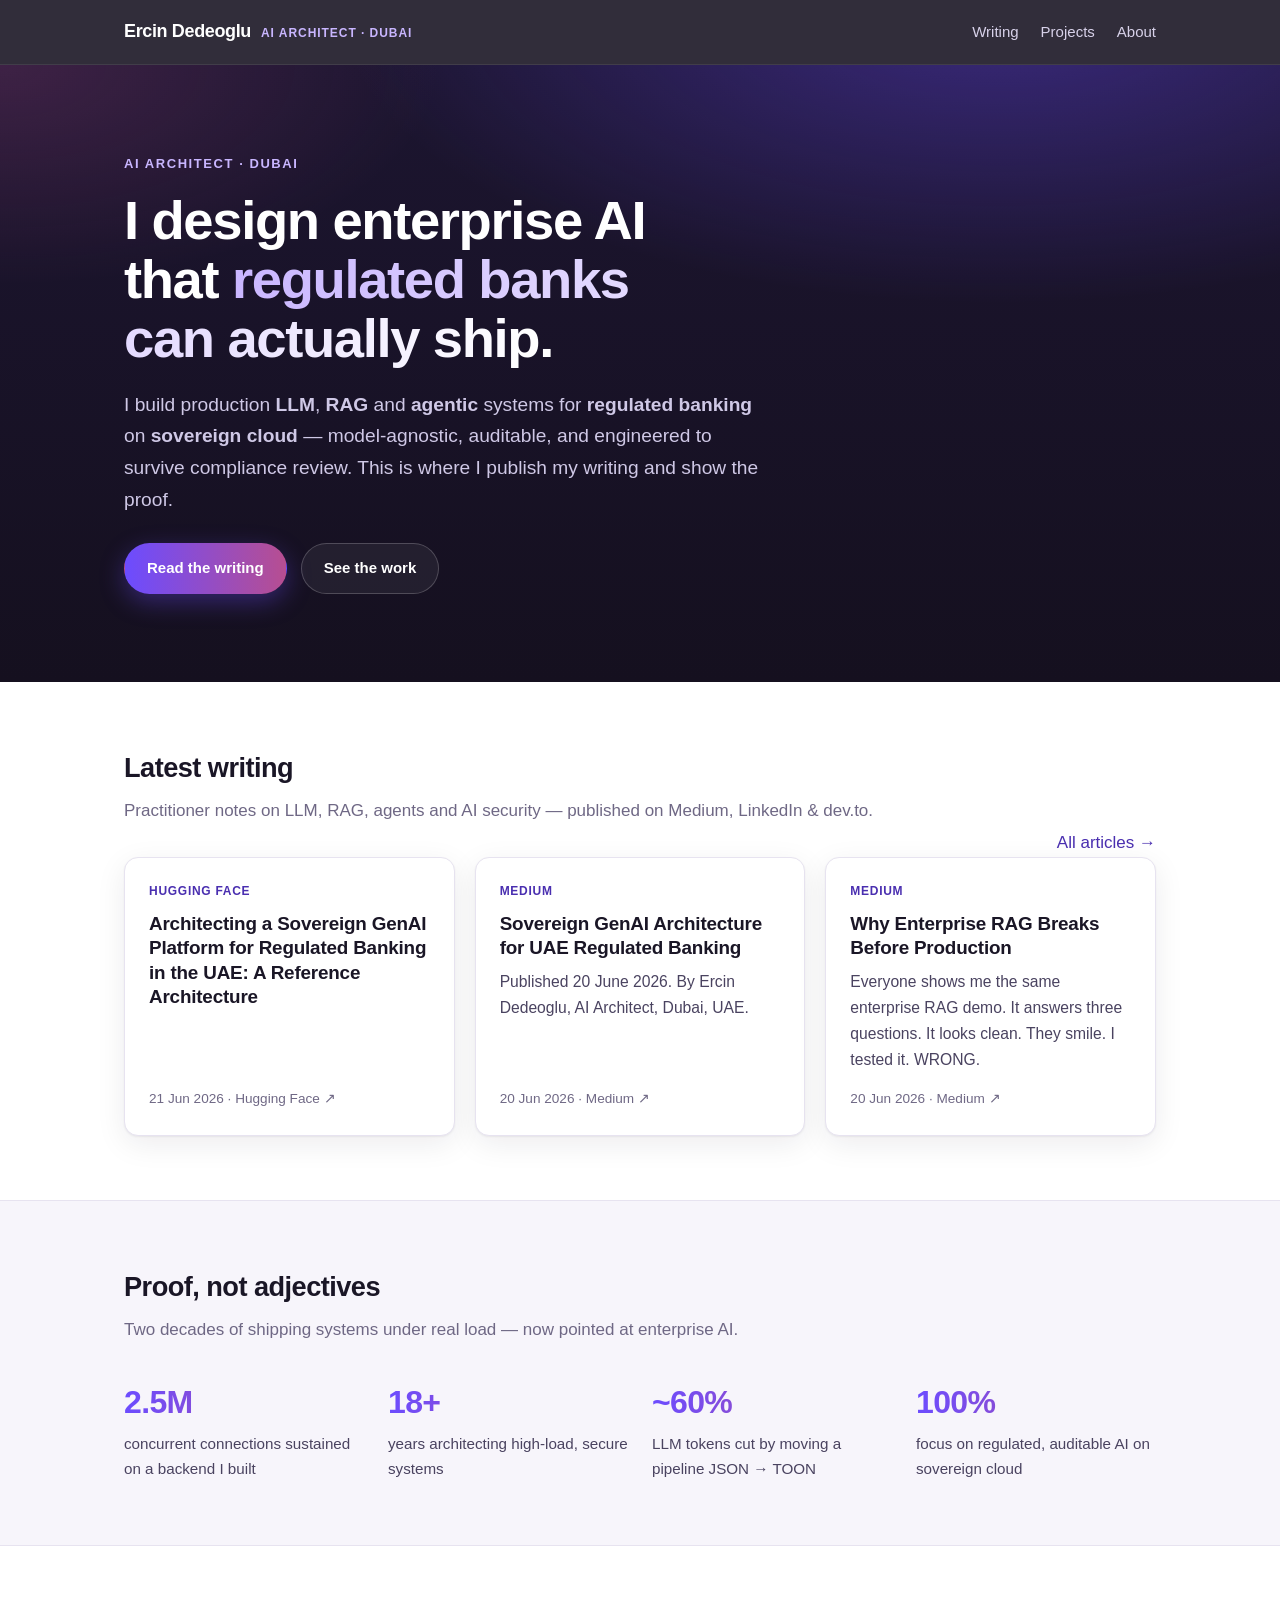
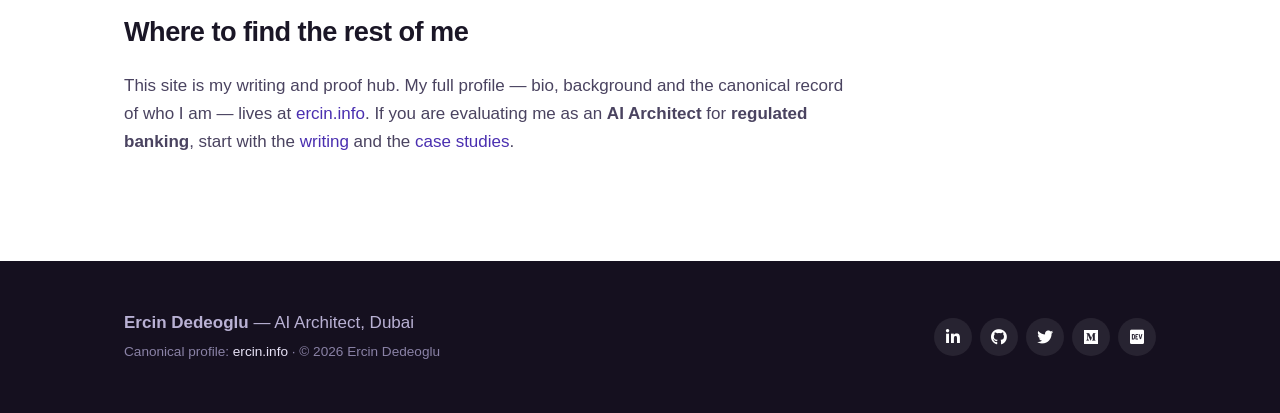
==== commit a1779398: "chore: rebuild site from writing feed" ====
--- a/index.html
+++ b/index.html
@@ -144,22 +144,22 @@
             </div>
             <div class="card-grid">
                 <article class="card">
+                    <span class="kicker">Hugging Face</span>
+                    <h3><a href="https://huggingface.co/blog/Ercin/sovereign-genai-regulated-banking-uae" rel="noopener" target="_blank">Architecting a Sovereign GenAI Platform for Regulated Banking in the UAE: A Reference Architecture</a></h3>
+                    <p></p>
+                    <div class="meta">21 Jun 2026 · Hugging Face ↗</div>
+                </article>
+                <article class="card">
+                    <span class="kicker">Medium</span>
+                    <h3><a href="https://ercin.medium.com/sovereign-genai-architecture-for-uae-regulated-banking-c423f15df5c6" rel="noopener" target="_blank">Sovereign GenAI Architecture for UAE Regulated Banking</a></h3>
+                    <p>Published 20 June 2026. By Ercin Dedeoglu, AI Architect, Dubai, UAE.</p>
+                    <div class="meta">20 Jun 2026 · Medium ↗</div>
+                </article>
+                <article class="card">
                     <span class="kicker">Medium</span>
                     <h3><a href="https://ercin.medium.com/why-enterprise-rag-breaks-before-production-22afb33026a6" rel="noopener" target="_blank">Why Enterprise RAG Breaks Before Production</a></h3>
                     <p>Everyone shows me the same enterprise RAG demo. It answers three questions. It looks clean. They smile. I tested it. WRONG.</p>
                     <div class="meta">20 Jun 2026 · Medium ↗</div>
-                </article>
-                <article class="card">
-                    <span class="kicker">LinkedIn</span>
-                    <h3><a href="https://www.linkedin.com/pulse/ai-malware-analysis-met-refusal-trap-ercin-dedeoglu-im1pf" rel="noopener" target="_blank">AI Malware Analysis Met The Refusal Trap</a></h3>
-                    <p>AI malware analysis needs intent-aware scanners, not panic refusals. My lab shows how Safety Theater turns malware comments into blind spots fast.</p>
-                    <div class="meta">12 Jun 2026 · LinkedIn ↗</div>
-                </article>
-                <article class="card">
-                    <span class="kicker">LinkedIn</span>
-                    <h3><a href="https://www.linkedin.com/pulse/my-24-hour-gpt-55-cyber-jailbreak-ercin-dedeoglu-kchpf" rel="noopener" target="_blank">My 24-Hour GPT-5.5-Cyber Jailbreak</a></h3>
-                    <p>I got an invite-only access to GPT-5.5-Cyber. In 24 hours I found 3 jailbreaks, 1 sandbox leak, and 1 system prompt extraction. The Trusted Access myth…</p>
-                    <div class="meta">24 May 2026 · LinkedIn ↗</div>
                 </article>
             </div>
         </div>
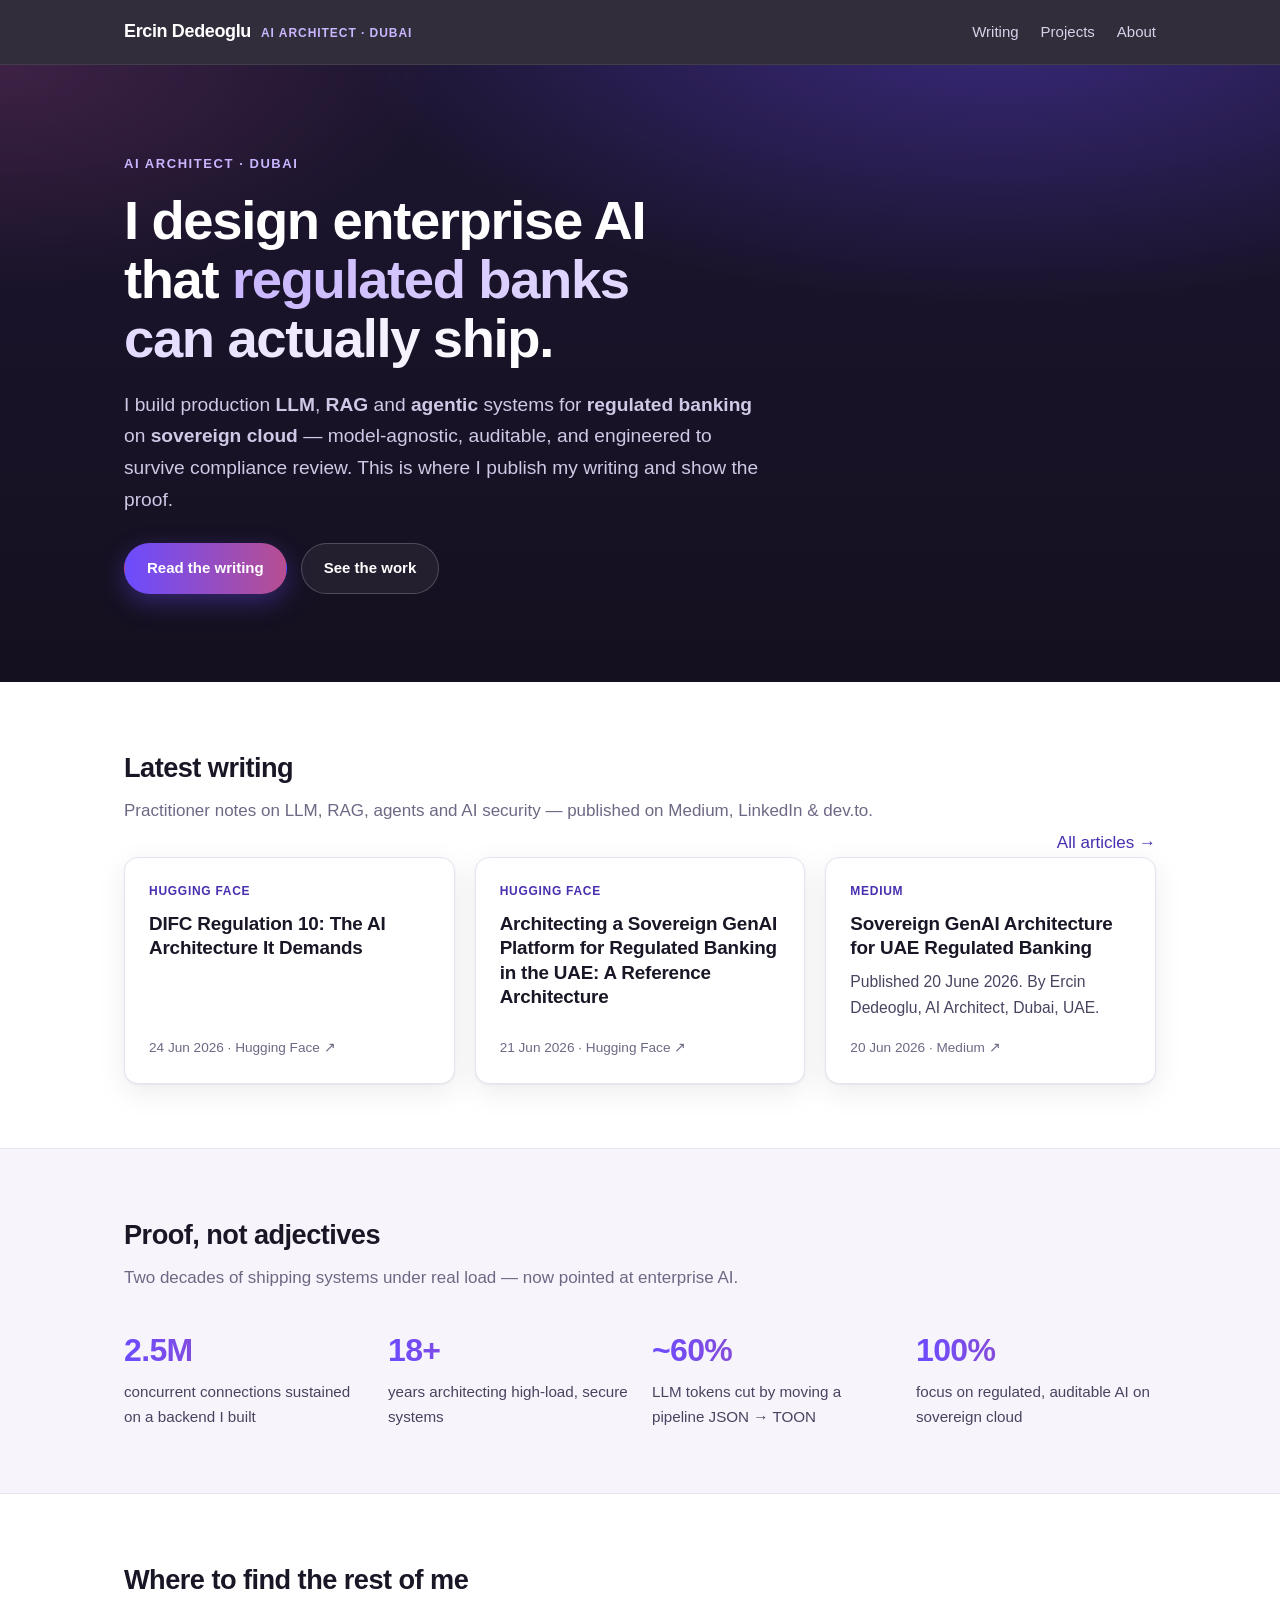
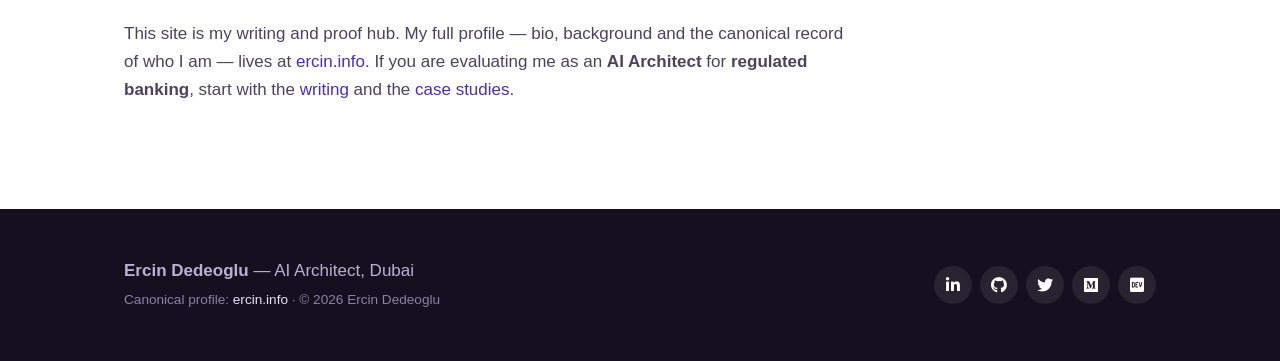
==== commit 69d4cb8a: "chore: rebuild site from writing feed" ====
--- a/index.html
+++ b/index.html
@@ -145,6 +145,12 @@
             <div class="card-grid">
                 <article class="card">
                     <span class="kicker">Hugging Face</span>
+                    <h3><a href="https://huggingface.co/blog/Ercin/difc-regulation-10" rel="noopener" target="_blank">DIFC Regulation 10: The AI Architecture It Demands</a></h3>
+                    <p></p>
+                    <div class="meta">24 Jun 2026 · Hugging Face ↗</div>
+                </article>
+                <article class="card">
+                    <span class="kicker">Hugging Face</span>
                     <h3><a href="https://huggingface.co/blog/Ercin/sovereign-genai-regulated-banking-uae" rel="noopener" target="_blank">Architecting a Sovereign GenAI Platform for Regulated Banking in the UAE: A Reference Architecture</a></h3>
                     <p></p>
                     <div class="meta">21 Jun 2026 · Hugging Face ↗</div>
@@ -153,12 +159,6 @@
                     <span class="kicker">Medium</span>
                     <h3><a href="https://ercin.medium.com/sovereign-genai-architecture-for-uae-regulated-banking-c423f15df5c6" rel="noopener" target="_blank">Sovereign GenAI Architecture for UAE Regulated Banking</a></h3>
                     <p>Published 20 June 2026. By Ercin Dedeoglu, AI Architect, Dubai, UAE.</p>
-                    <div class="meta">20 Jun 2026 · Medium ↗</div>
-                </article>
-                <article class="card">
-                    <span class="kicker">Medium</span>
-                    <h3><a href="https://ercin.medium.com/why-enterprise-rag-breaks-before-production-22afb33026a6" rel="noopener" target="_blank">Why Enterprise RAG Breaks Before Production</a></h3>
-                    <p>Everyone shows me the same enterprise RAG demo. It answers three questions. It looks clean. They smile. I tested it. WRONG.</p>
                     <div class="meta">20 Jun 2026 · Medium ↗</div>
                 </article>
             </div>
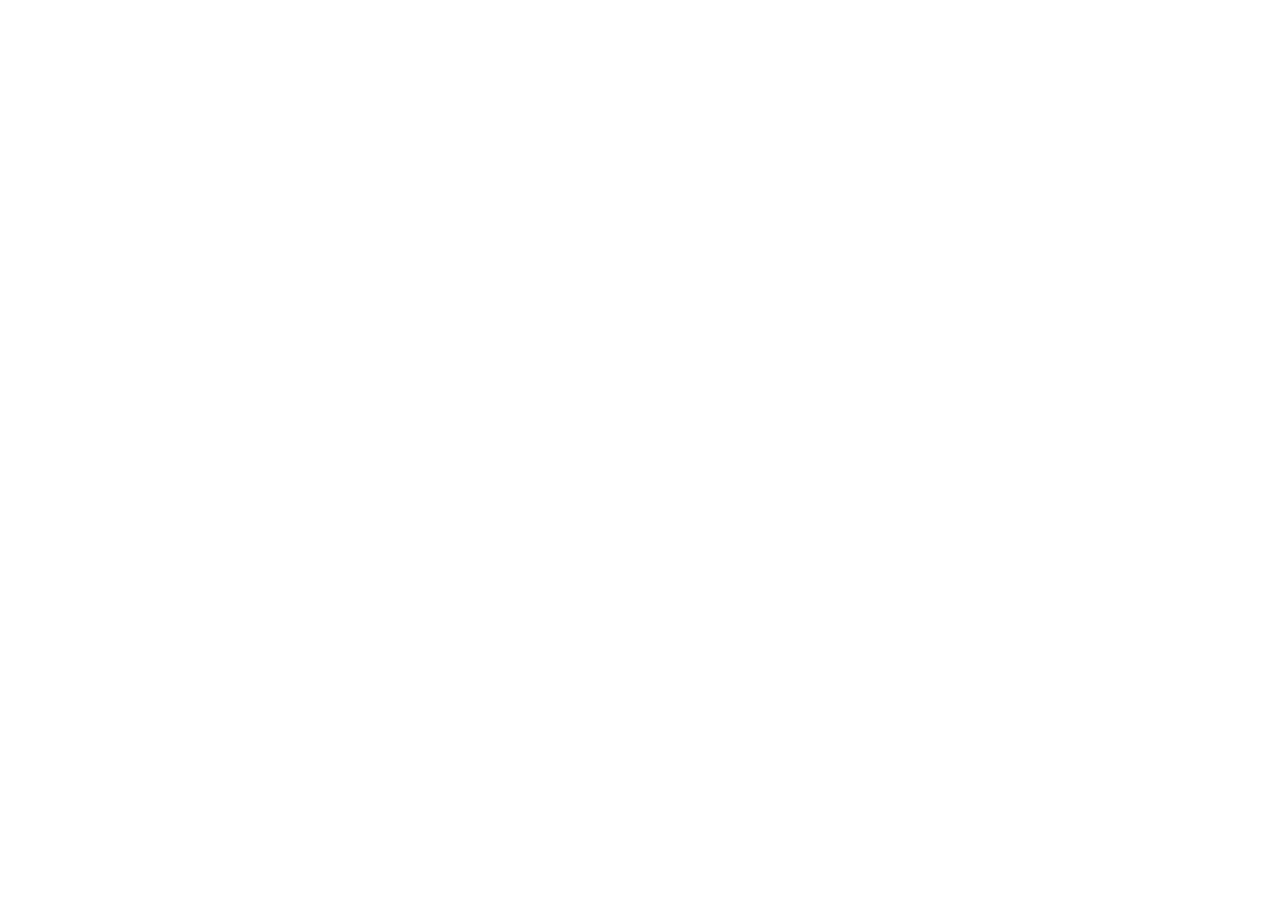
==== commit 0abb3edd: "Replace the GitHub Pages site with redirects to ercin.info Pages publishes the root of main, and tho" ====
--- a/index.html
+++ b/index.html
@@ -1,212 +1,22 @@
 <!DOCTYPE html>
 <html lang="en">
 <head>
-    <meta charset="utf-8"/>
-    <meta name="viewport" content="width=device-width, initial-scale=1"/>
-
-    <title>Ercin Dedeoglu — AI Architect in Dubai | LLM, RAG &amp; Sovereign Banking AI</title>
-    <meta name="description" content="Writing and case studies by Ercin Dedeoglu, an AI Architect in Dubai building enterprise LLM, RAG and agentic systems for regulated banking on sovereign cloud."/>
-    <meta name="author" content="Ercin Dedeoglu"/>
-    <meta name="robots" content="index, follow, max-image-preview:large, max-snippet:-1"/>
-    <link rel="canonical" href="https://ercindedeoglu.github.io/"/>
-    <meta name="theme-color" content="#15101f"/>
-
-    <meta property="og:type" content="website"/>
-    <meta property="og:site_name" content="Ercin Dedeoglu"/>
-    <meta property="og:title" content="Ercin Dedeoglu — AI Architect in Dubai"/>
-    <meta property="og:description" content="Writing and case studies on enterprise LLM, RAG and agentic systems for regulated banking on sovereign cloud."/>
-    <meta property="og:url" content="https://ercindedeoglu.github.io/"/>
-    <meta property="og:image" content="https://ercindedeoglu.github.io/images/og-image.png"/>
-    <meta property="og:image:width" content="1200"/>
-    <meta property="og:image:height" content="630"/>
-    <meta property="og:image:alt" content="Ercin Dedeoglu — AI Architect in Dubai"/>
-    <meta property="og:locale" content="en_US"/>
-
-    <meta name="twitter:card" content="summary_large_image"/>
-    <meta name="twitter:site" content="@AIArchitect"/>
-    <meta name="twitter:creator" content="@AIArchitect"/>
-    <meta name="twitter:title" content="Ercin Dedeoglu — AI Architect in Dubai"/>
-    <meta name="twitter:description" content="Writing and case studies on enterprise LLM, RAG and agentic systems for regulated banking on sovereign cloud."/>
-    <meta name="twitter:image" content="https://ercindedeoglu.github.io/images/og-image.png"/>
-
-    <link rel="icon" href="/favicon.ico" sizes="any"/>
-    <link rel="icon" type="image/svg+xml" href="/favicon.svg"/>
-    <link rel="apple-touch-icon" href="/apple-touch-icon.png"/>
-    <link rel="manifest" href="/site.webmanifest"/>
-
-    <link rel="stylesheet" href="/assets/css/site.css"/>
-    <link rel="stylesheet" href="/assets/css/fontawesome-all.min.css"/>
-
-    <script type="application/ld+json">
-    {
-      "@context": "https://schema.org",
-      "@graph": [
-        {
-          "@type": "Person",
-          "@id": "https://ercin.info/#person",
-          "name": "Ercin Dedeoglu",
-          "givenName": "Ercin",
-          "familyName": "Dedeoglu",
-          "jobTitle": "AI Architect",
-          "description": "AI Architect in Dubai building enterprise LLM, RAG and agentic systems for regulated banking on sovereign cloud.",
-          "worksFor": {
-            "@type": "Organization",
-            "name": "SBS",
-            "url": "https://www.sbs-software.com"
-          },
-          "address": {
-            "@type": "PostalAddress",
-            "addressLocality": "Dubai",
-            "addressCountry": "AE"
-          },
-          "url": "https://ercin.info",
-          "mainEntityOfPage": "https://ercindedeoglu.github.io/",
-          "knowsAbout": [
-            "AI Architecture",
-            "Large Language Models",
-            "Retrieval-Augmented Generation",
-            "Agentic AI",
-            "Sovereign AI",
-            "Model-agnostic LLM gateways",
-            "Enterprise AI",
-            "Regulated Banking AI",
-            "MLOps"
-          ],
-          "sameAs": [
-            "https://www.linkedin.com/in/ercindedeoglu/",
-            "https://github.com/ErcinDedeoglu",
-            "https://x.com/AIArchitect",
-            "https://ercin.medium.com/",
-            "https://dev.to/ercin",
-            "https://orcid.org/0009-0004-0792-5310",
-            "https://ercin.info"
-          ]
-        },
-        {
-          "@type": "WebSite",
-          "@id": "https://ercindedeoglu.github.io/#website",
-          "url": "https://ercindedeoglu.github.io/",
-          "name": "Ercin Dedeoglu — Writing & Proof Hub",
-          "description": "Articles and case studies on enterprise AI, LLM, RAG and sovereign banking systems by Ercin Dedeoglu.",
-          "inLanguage": "en",
-          "about": {
-            "@id": "https://ercin.info/#person"
-          },
-          "publisher": {
-            "@id": "https://ercin.info/#person"
-          }
-        }
-      ]
-    }
-    </script>
+  <meta charset="utf-8" />
+  <meta name="viewport" content="width=device-width, initial-scale=1" />
+  <title>Ercin Dedeoglu — moved to ercin.info</title>
+  <meta name="description" content="This page has moved. Ercin Dedeoglu's site is at ercin.info." />
+  <link rel="canonical" href="https://ercin.info/" />
+  <meta http-equiv="refresh" content="0; url=https://ercin.info/" />
+  <style>
+    body{margin:0;min-height:100vh;display:flex;align-items:center;justify-content:center;background:#0C2125;color:#E8EFEF;font:16px/1.6 system-ui,-apple-system,"Segoe UI",sans-serif}
+    main{max-width:34rem;padding:2rem;text-align:center}
+    a{color:#7FE0D0}
+  </style>
 </head>
 <body>
-<a class="skip-link" href="#main">Skip to content</a>
-<header class="site-header">
-    <div class="container">
-        <div class="brand-mark">
-            <a href="/">Ercin Dedeoglu</a>
-            <span class="tag">AI Architect · Dubai</span>
-        </div>
-        <nav class="nav" aria-label="Primary">
-            <a href="/writing/">Writing</a>
-            <a href="/projects/">Projects</a>
-            <a href="/about/">About</a>
-        </nav>
-    </div>
-</header>
-
-<main id="main">
-    <section class="hero">
-        <div class="container">
-            <span class="eyebrow">AI Architect · Dubai</span>
-            <h1>I design enterprise AI that <span class="grad">regulated banks can actually ship</span>.</h1>
-            <p class="lead">
-                I build production <strong>LLM</strong>, <strong>RAG</strong> and <strong>agentic</strong> systems for
-                <strong>regulated banking</strong> on <strong>sovereign cloud</strong> — model-agnostic, auditable,
-                and engineered to survive compliance review. This is where I publish my writing and show the proof.
-            </p>
-            <div class="actions">
-                <a class="btn btn-primary" href="/writing/">Read the writing</a>
-                <a class="btn btn-ghost" href="/projects/">See the work</a>
-            </div>
-        </div>
-    </section>
-
-    <section class="section">
-        <div class="container">
-            <div class="section-head">
-                <div>
-                    <h2>Latest writing</h2>
-                    <p class="section-sub">Practitioner notes on LLM, RAG, agents and AI security — published on Medium, LinkedIn &amp; dev.to.</p>
-                </div>
-                <a class="read" href="/writing/">All articles →</a>
-            </div>
-            <div class="card-grid">
-                <article class="card">
-                    <span class="kicker">Hugging Face</span>
-                    <h3><a href="https://huggingface.co/blog/Ercin/difc-regulation-10" rel="noopener" target="_blank">DIFC Regulation 10: The AI Architecture It Demands</a></h3>
-                    <p></p>
-                    <div class="meta">24 Jun 2026 · Hugging Face ↗</div>
-                </article>
-                <article class="card">
-                    <span class="kicker">Hugging Face</span>
-                    <h3><a href="https://huggingface.co/blog/Ercin/sovereign-genai-regulated-banking-uae" rel="noopener" target="_blank">Architecting a Sovereign GenAI Platform for Regulated Banking in the UAE: A Reference Architecture</a></h3>
-                    <p></p>
-                    <div class="meta">21 Jun 2026 · Hugging Face ↗</div>
-                </article>
-                <article class="card">
-                    <span class="kicker">Medium</span>
-                    <h3><a href="https://ercin.medium.com/sovereign-genai-architecture-for-uae-regulated-banking-c423f15df5c6" rel="noopener" target="_blank">Sovereign GenAI Architecture for UAE Regulated Banking</a></h3>
-                    <p>Published 20 June 2026. By Ercin Dedeoglu, AI Architect, Dubai, UAE.</p>
-                    <div class="meta">20 Jun 2026 · Medium ↗</div>
-                </article>
-            </div>
-        </div>
-    </section>
-
-    <section class="section alt">
-        <div class="container">
-            <h2>Proof, not adjectives</h2>
-            <p class="section-sub">Two decades of shipping systems under real load — now pointed at enterprise AI.</p>
-            <div class="stats">
-                <div class="stat"><div class="num">2.5M</div><div class="lbl">concurrent connections sustained on a backend I built</div></div>
-                <div class="stat"><div class="num">18+</div><div class="lbl">years architecting high-load, secure systems</div></div>
-                <div class="stat"><div class="num">~60%</div><div class="lbl">LLM tokens cut by moving a pipeline JSON → TOON</div></div>
-                <div class="stat"><div class="num">100%</div><div class="lbl">focus on regulated, auditable AI on sovereign cloud</div></div>
-            </div>
-        </div>
-    </section>
-
-    <section class="section">
-        <div class="container">
-            <div class="prose">
-                <h2>Where to find the rest of me</h2>
-                <p>
-                    This site is my writing and proof hub. My full profile — bio, background and the canonical
-                    record of who I am — lives at <a href="https://ercin.info" rel="me">ercin.info</a>.
-                    If you are evaluating me as an <strong>AI Architect</strong> for <strong>regulated banking</strong>,
-                    start with the <a href="/writing/">writing</a> and the <a href="/projects/">case studies</a>.
-                </p>
-            </div>
-        </div>
-    </section>
-</main>
-
-<footer class="site-footer">
-    <div class="container">
-        <div>
-            <strong>Ercin Dedeoglu</strong> — AI Architect, Dubai<br/>
-            <span class="foot-note">Canonical profile: <a href="https://ercin.info" rel="me">ercin.info</a> · &copy; 2026 Ercin Dedeoglu</span>
-        </div>
-        <ul class="social">
-            <li><a href="https://www.linkedin.com/in/ercindedeoglu/" rel="me noopener" aria-label="LinkedIn"><i class="fab fa-linkedin-in" aria-hidden="true"></i></a></li>
-            <li><a href="https://github.com/ErcinDedeoglu" rel="me noopener" aria-label="GitHub"><i class="fab fa-github" aria-hidden="true"></i></a></li>
-            <li><a href="https://x.com/AIArchitect" rel="me noopener" aria-label="X (Twitter)"><i class="fab fa-twitter" aria-hidden="true"></i></a></li>
-            <li><a href="https://ercin.medium.com/" rel="me noopener" aria-label="Medium"><i class="fab fa-medium" aria-hidden="true"></i></a></li>
-            <li><a href="https://dev.to/ercin" rel="me noopener" aria-label="dev.to"><i class="fab fa-dev" aria-hidden="true"></i></a></li>
-        </ul>
-    </div>
-</footer>
+  <main>
+    <h1>Ercin Dedeoglu</h1>
+    <p>This site has moved. You'll find it at <a href="https://ercin.info/">ercin.info</a>.</p>
+  </main>
 </body>
 </html>
